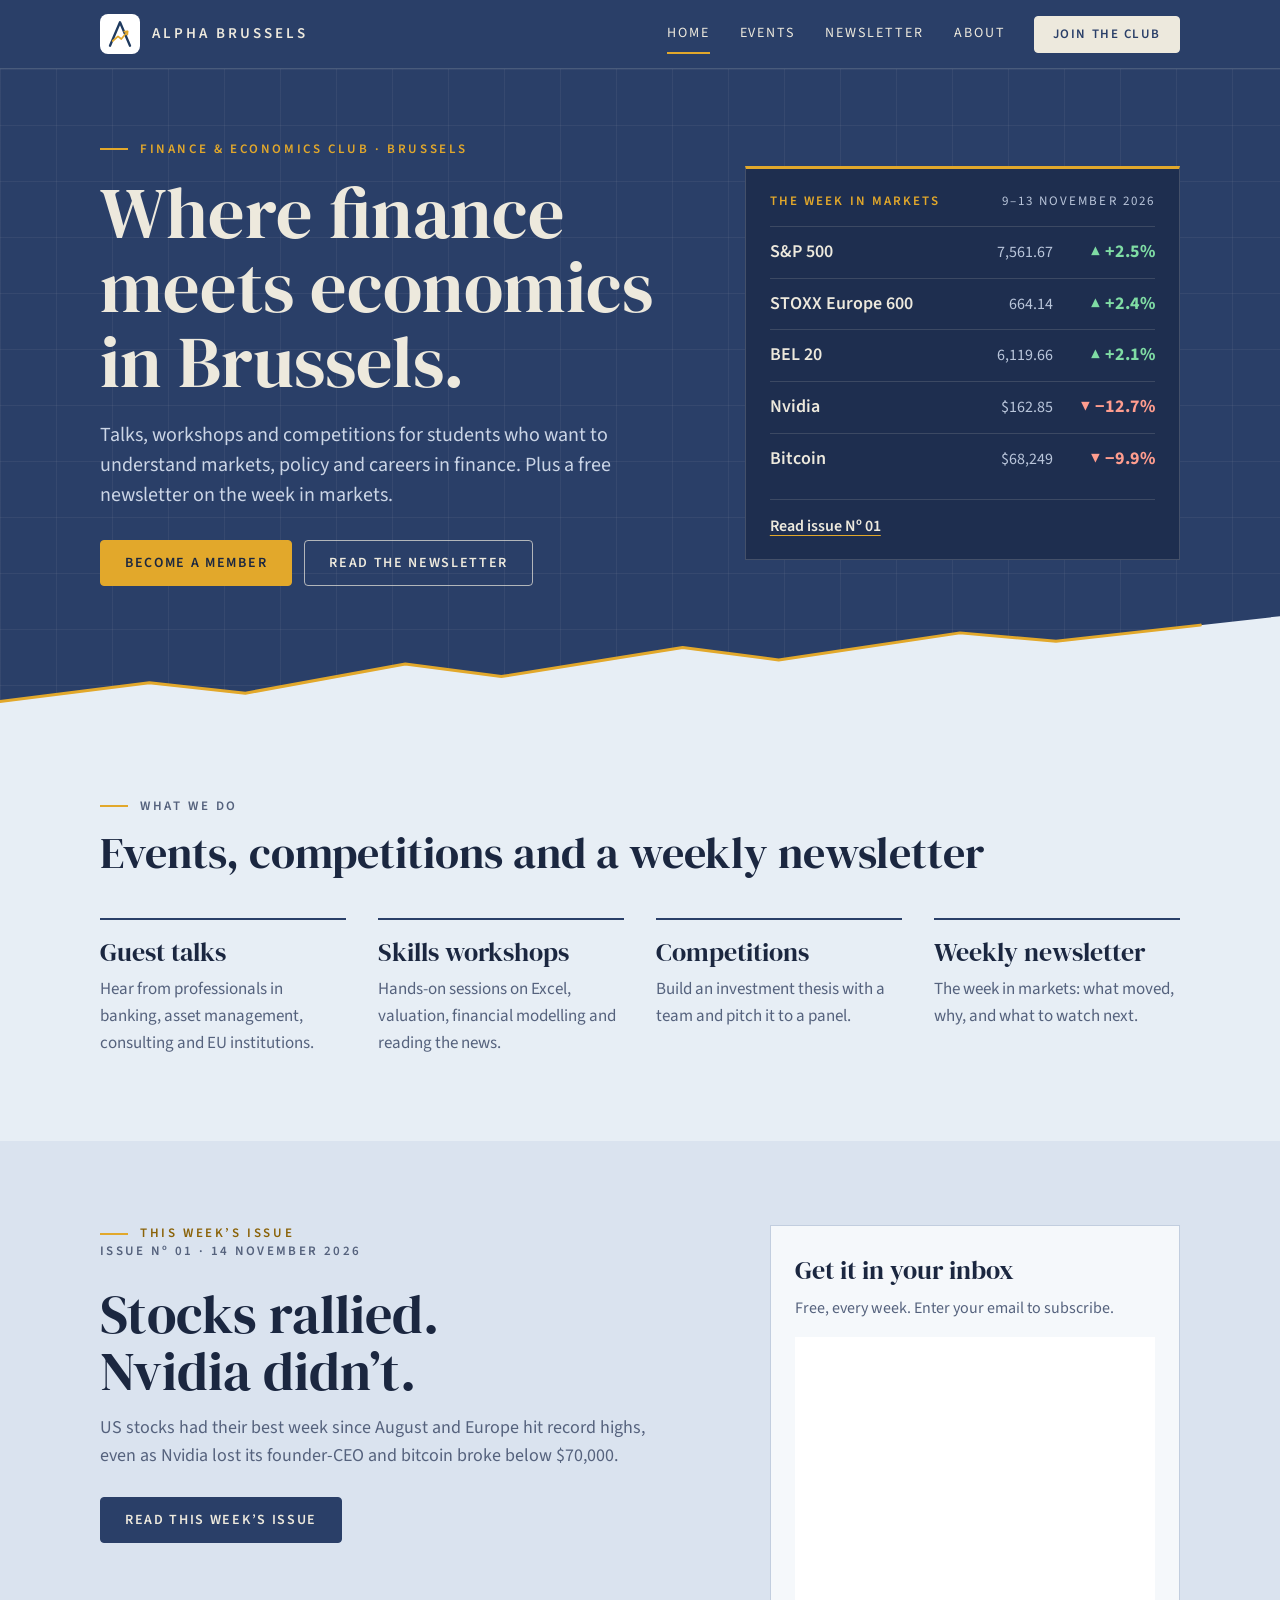
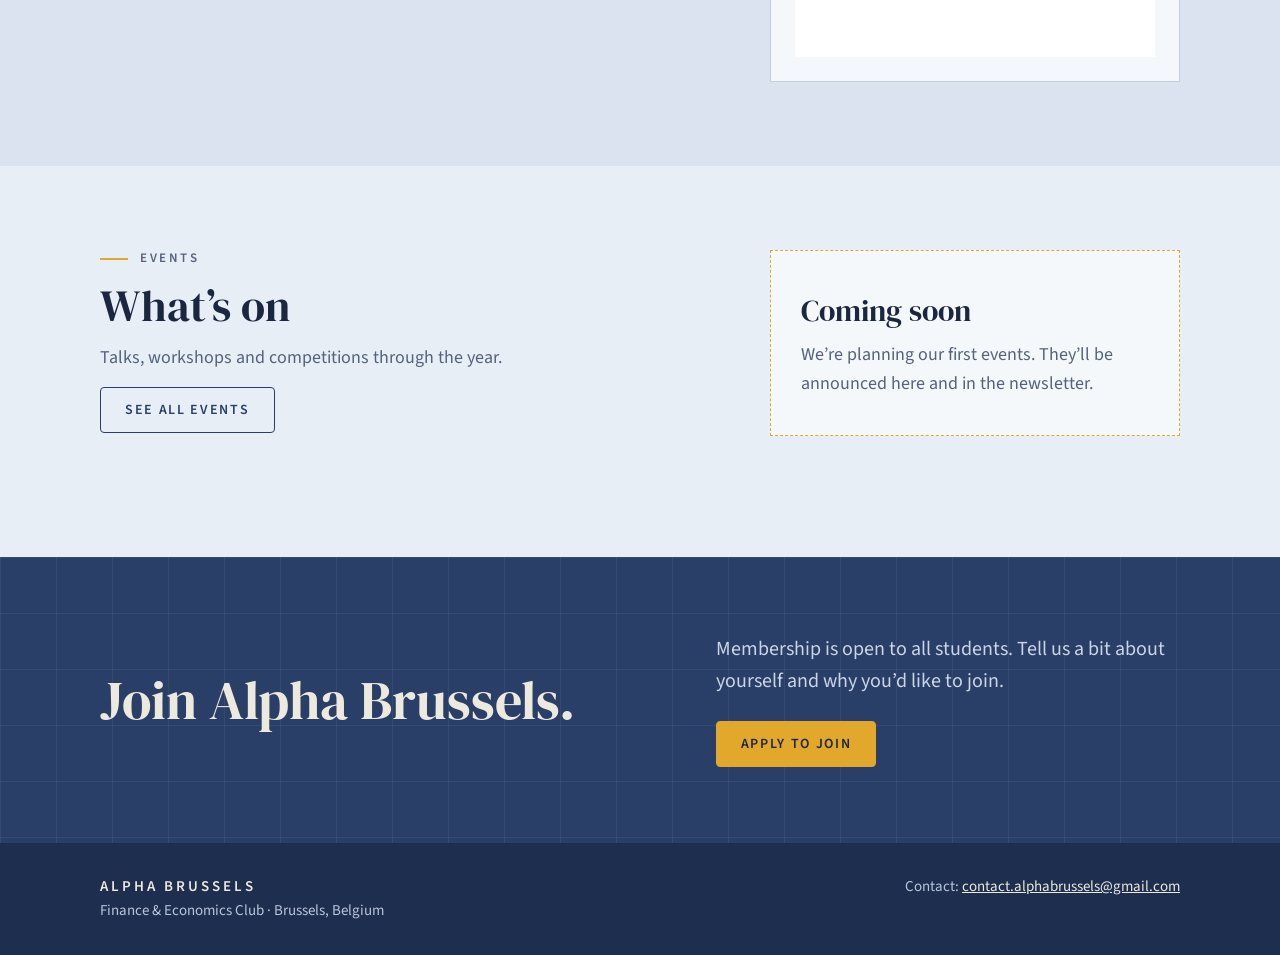
==== index.html @ 316cfa15 "Add the Alpha Brussels website and issue 1 of the newsletter Single-page site (home, events, newslet" ====
<!doctype html><html lang="en"><head><meta charset=utf8><meta name=viewport content="width=device-width,initial-scale=1,viewport-fit=cover"><style>:root{color-scheme:light;box-sizing:border-box;padding-top:env(safe-area-inset-top,0px);padding-bottom:env(safe-area-inset-bottom,0px)}html{scroll-padding-top:env(safe-area-inset-top,0px)}body{margin:0;padding:0;font:14px -apple-system,BlinkMacSystemFont,sans-serif;background:#fff;color:#000}img{max-width:100%}[hidden]:not([hidden=until-found i]){display:none!important}</style><title>Alpha Brussels – Finance &amp; Economics Club</title><meta name="description" content="Alpha Brussels is a student finance and economics club in Brussels: talks, workshops, competitions and a free weekly newsletter on the week in markets."><meta property="og:title" content="Alpha Brussels – Finance &amp; Economics Club"><meta property="og:description" content="Alpha Brussels is a student finance and economics club in Brussels: talks, workshops, competitions and a free weekly newsletter on the week in markets."><meta property="og:type" content="website"><link rel="icon" type="image/svg+xml" href="data:image/svg+xml,%3Csvg%20xmlns%3D%22http%3A//www.w3.org/2000/svg%22%20viewBox%3D%22-48%20-48%2096%2096%22%3E%3Crect%20x%3D%22-48%22%20y%3D%22-48%22%20width%3D%2296%22%20height%3D%2296%22%20rx%3D%2220%22%20fill%3D%22%23fff%22/%3E%3Cpolyline%20points%3D%22-30%2C35%200%2C-35%2030%2C35%22%20fill%3D%22none%22%20stroke%3D%22%231F3A5F%22%20stroke-width%3D%227%22%20stroke-linecap%3D%22round%22%20stroke-linejoin%3D%22round%22/%3E%3Cpolyline%20points%3D%22-22%2C21%20-6%2C7%204%2C15%2022%2C-7%22%20fill%3D%22none%22%20stroke%3D%22%23E2A82B%22%20stroke-width%3D%225%22%20stroke-linecap%3D%22round%22%20stroke-linejoin%3D%22round%22/%3E%3Cpolyline%20points%3D%2213%2C-7%2023%2C-8%2022%2C2%22%20fill%3D%22none%22%20stroke%3D%22%23E2A82B%22%20stroke-width%3D%225%22%20stroke-linecap%3D%22round%22%20stroke-linejoin%3D%22round%22/%3E%3C/svg%3E"></head><body>
<link rel="preconnect" href="https://fonts.googleapis.com"><link rel="preconnect" href="https://fonts.gstatic.com" crossorigin><link rel="stylesheet" href="https://fonts.googleapis.com/css2?family=DM+Serif+Display&family=Playfair+Display:wght@700;800&family=Source+Sans+3:wght@400;600;700&display=swap">
<style>
/* Layout: navy masthead and chart-paper hero that carries this week's market board; light blue-grey page below, ruled lists instead of boxed cards. */
:root{
  --navy:#2A3F68;--navy-deep:#1E2E4F;--ink:#1B2740;--bg:#E7EEF5;--band:#DAE3EF;--panel:#F5F8FB;
  --line:#C2CEDF;--muted:#55627D;--cream:#EDE9DD;--gold:#E2A82B;--gold-ink:#8A6208;
  --up:#1E8A4C;--down:#C0392B;--up-navy:#7FDCA4;--down-navy:#FF9D8E;
  --display:"DM Serif Display",Georgia,"Times New Roman",serif;
  --body:"Source Sans 3","Helvetica Neue",Helvetica,Arial,sans-serif;
  color-scheme:light;
}
*{box-sizing:border-box}
html{scroll-behavior:smooth}
body{margin:0;background:var(--bg);color:var(--ink);font:400 18px/1.6 var(--body);-webkit-font-smoothing:antialiased}
img{max-width:100%}
a{color:var(--navy)}
p{margin:0}
h1,h2,h3{font-family:var(--display);font-weight:400;margin:0;text-wrap:balance}
:focus-visible{outline:3px solid var(--gold);outline-offset:2px}
.wrap{max-width:1120px;margin-inline:auto;padding-left:max(20px,env(safe-area-inset-left,0px));padding-right:max(20px,env(safe-area-inset-right,0px))}

/* masthead */
.top{position:sticky;top:0;z-index:20;background:var(--navy);border-bottom:1px solid rgba(237,233,221,.16)}
.top .wrap{display:flex;align-items:center;gap:28px;min-height:68px}
.brand{display:flex;align-items:center;gap:12px;text-decoration:none;color:var(--cream);font-weight:600;letter-spacing:.2em;font-size:15px;white-space:nowrap}
.brand i{display:flex;background:#fff;border-radius:8px;padding:6px}
.menu{display:flex;gap:30px;margin-left:auto}
.menu a{color:var(--cream);text-decoration:none;font-size:14px;letter-spacing:.14em;text-transform:uppercase;padding-block:8px;border-bottom:2px solid transparent;white-space:nowrap}
.menu a:hover,.menu a[aria-current="page"]{border-bottom-color:var(--gold)}

/* buttons */
.btn{display:inline-block;font:600 14px/1 var(--body);letter-spacing:.12em;text-transform:uppercase;text-decoration:none;padding:15px 24px;border-radius:4px;border:1.5px solid var(--navy);background:var(--navy);color:var(--cream);cursor:pointer}
.btn:hover{background:var(--navy-deep);border-color:var(--navy-deep)}
.btn--gold{background:var(--gold);border-color:var(--gold);color:var(--ink)}
.btn--gold:hover{background:#EDB844;border-color:#EDB844}
.btn--cream{background:var(--cream);border-color:var(--cream);color:var(--navy)}
.btn--cream:hover{background:#fff;border-color:#fff}
.btn--ghost{background:transparent;border-color:rgba(237,233,221,.7);color:var(--cream)}
.btn--ghost:hover{background:rgba(237,233,221,.12);border-color:var(--cream)}
.btn--line{background:transparent;color:var(--navy)}
.btn--line:hover{background:rgba(42,63,104,.08);border-color:var(--navy)}
.btn--sm{padding:11px 18px;font-size:13px}
.btns{display:flex;gap:12px;flex-wrap:wrap}

.kicker{display:flex;align-items:center;gap:12px;font:600 13px/1.3 var(--body);letter-spacing:.2em;text-transform:uppercase;color:var(--gold-ink)}
.kicker::before{content:"";flex:none;width:28px;height:2px;background:var(--gold)}

/* navy surfaces share the chart-paper grid */
.navy{background-color:var(--navy);background-image:linear-gradient(rgba(237,233,221,.06) 1px,transparent 1px),linear-gradient(90deg,rgba(237,233,221,.06) 1px,transparent 1px);background-size:56px 56px;color:var(--cream)}
.navy .kicker{color:var(--gold)}
.navy h1,.navy h2{color:var(--cream)}
.navy .lead{color:#CBD5E6}

/* hero */
.hero{position:relative;overflow:hidden}
.hero .wrap{position:relative;z-index:1;display:grid;grid-template-columns:minmax(0,1.15fr) minmax(0,.85fr);gap:56px;align-items:center;padding-block:72px 128px}
.hero h1{font-size:clamp(40px,5.6vw,72px);line-height:1.04;margin-block:18px 20px}
.lead{font-size:20px;line-height:1.5;max-width:30em}
.hero .btns{margin-top:30px}
.trend{position:absolute;left:0;right:0;bottom:0;width:100%;height:104px;display:block}
.trend polyline{fill:none;stroke:var(--gold);stroke-width:3;stroke-linejoin:round;stroke-linecap:round;vector-effect:non-scaling-stroke}
.trend path{fill:var(--bg)}

/* market board */
.board{background:var(--navy-deep);border:1px solid rgba(237,233,221,.18);border-top:3px solid var(--gold);padding:22px 24px 20px}
.board-head{display:flex;justify-content:space-between;align-items:baseline;gap:12px;flex-wrap:wrap;font-size:13px;letter-spacing:.16em;text-transform:uppercase}
.board-head b{color:var(--gold);font-weight:600}
.board-head span{color:#B9C5DA}
.board ul{list-style:none;margin:14px 0 0;padding:0}
.board li{display:grid;grid-template-columns:minmax(0,1fr) auto auto;gap:14px;align-items:baseline;padding-block:11px;border-top:1px solid rgba(237,233,221,.14);font-variant-numeric:tabular-nums}
.b-name{font-weight:600;color:var(--cream)}
.b-close{color:#B9C5DA;font-size:16px}
.b-chg{text-align:right;font-weight:700;white-space:nowrap;min-width:88px}
.b-chg.up{color:var(--up-navy)}
.b-chg.down{color:var(--down-navy)}
.board-foot{margin-top:14px;padding-top:14px;border-top:1px solid rgba(237,233,221,.14);font-size:16px}
.board-foot a{color:var(--cream);font-weight:600;text-underline-offset:4px;text-decoration-color:var(--gold)}

/* page heads on inner pages */
.pagehead .wrap{padding-block:56px 64px}
.pagehead h1{font-size:clamp(38px,5vw,60px);line-height:1.06;margin-block:16px 14px}

/* sections */
.sec{padding-block:84px}
.sec--band{background:var(--band)}
.sec-head{display:grid;gap:14px;margin-bottom:40px}
.sec-head h2,.split h2{font-size:clamp(30px,3.6vw,44px);line-height:1.12}
.sec-head p{color:var(--muted);max-width:36em}

.ruled{display:grid;grid-template-columns:repeat(4,minmax(0,1fr));gap:32px}
.ruled > div{border-top:2px solid var(--navy);padding-top:18px}
.ruled h3{font-size:26px;line-height:1.15;margin-bottom:8px}
.ruled p{color:var(--muted);font-size:17px}

.split{display:grid;grid-template-columns:minmax(0,1.2fr) minmax(0,.8fr);gap:56px;align-items:start}
.meta{font:600 13px/1.4 var(--body);letter-spacing:.18em;text-transform:uppercase;color:var(--gold-ink)}
.teaser h3{font-size:clamp(34px,4.4vw,54px);line-height:1.05;margin-block:12px 14px}
.teaser p{color:var(--muted);max-width:32em;margin-bottom:26px}

.signup{background:var(--panel);border:1px solid var(--line);padding:24px}
.signup h3{font-size:26px;margin-bottom:4px}
.signup > p{color:var(--muted);font-size:16px;margin-bottom:16px}
.signup iframe{display:block;width:100%;max-width:480px;height:320px;border:0;background:#fff}
.signup .fine{margin:12px 0 0;font-size:14px}
.mock{background:#fff;border:1px solid var(--line);padding:18px}
.mock div{display:flex;gap:8px}
.mock input{flex:1;min-width:0;padding:12px;border:1px solid var(--line);font:inherit;font-size:16px}
.mock small{display:block;margin-top:10px;color:var(--muted);font-size:14px}

.soon{border:1.5px dashed var(--gold);background:var(--panel);padding:36px 30px}
.soon h3{font-size:30px;margin-bottom:6px}
.soon p{color:var(--muted)}

/* events */
.events{list-style:none;margin:0;padding:0;border-bottom:1px solid var(--line)}
.events li{display:grid;grid-template-columns:96px minmax(0,1fr);gap:28px;padding-block:24px;border-top:1px solid var(--line)}
.ev-date{font-family:var(--display);font-size:48px;line-height:1;color:var(--navy)}
.ev-date small{display:block;font:600 13px/1.4 var(--body);letter-spacing:.18em;text-transform:uppercase;color:var(--gold-ink);margin-top:6px}
.events h3{font-size:28px;line-height:1.15;margin-block:4px 6px}
.ev-facts{font-size:16px;color:var(--muted);font-variant-numeric:tabular-nums}
.ev-desc{margin-top:8px;max-width:38em}
.sub-h{font-size:26px;margin-block:56px 18px}

/* newsletter */
.nl{display:grid;grid-template-columns:minmax(0,680px) minmax(0,1fr);gap:48px;align-items:start}
.issue-bar{display:flex;justify-content:space-between;gap:12px;flex-wrap:wrap;margin-bottom:14px}
#issue{border:1px solid var(--line);background:#E6EDF5;min-height:160px;min-width:0;overflow-x:auto}
#issue .state{padding:36px 28px;color:var(--muted)}
.side{display:grid;gap:28px;position:sticky;top:92px;min-width:0}
.archive h2{font-size:28px;margin-bottom:6px}
.archive ol{list-style:none;margin:0;padding:0}
.archive li{border-top:1px solid var(--line);padding-block:14px}
.archive a{font-family:var(--display);font-size:21px;line-height:1.2;text-decoration:none;color:var(--ink);display:block}
.archive a:hover{color:var(--navy);text-decoration:underline;text-decoration-color:var(--gold);text-underline-offset:4px}
.archive small{display:block;font:600 12px/1.6 var(--body);letter-spacing:.16em;text-transform:uppercase;color:var(--gold-ink)}
.archive .note{color:var(--muted);font-size:16px;padding-top:14px;border-top:1px solid var(--line)}

/* about */
.prose{display:grid;gap:16px;max-width:40em;font-size:19px}
.people{display:grid;grid-template-columns:repeat(4,minmax(0,1fr));gap:32px}
.photo{display:flex;align-items:center;justify-content:center;width:100%;aspect-ratio:4/5;object-fit:cover;background:var(--navy);color:var(--cream);font:400 64px/1 var(--display);border-bottom:4px solid var(--gold);margin-bottom:16px}
.people h3{font-size:24px;line-height:1.2}
.role{font:600 13px/1.4 var(--body);letter-spacing:.16em;text-transform:uppercase;color:var(--gold-ink);margin-block:6px 8px}
.people p:last-child{color:var(--muted);font-size:17px}

/* join */
.steps{list-style:none;counter-reset:s;margin:0 0 32px;padding:0;max-width:44em}
.steps li{counter-increment:s;display:grid;grid-template-columns:56px minmax(0,1fr);gap:8px;padding-block:20px;border-top:1px solid var(--line)}
.steps li::before{content:counter(s);font:400 40px/1 var(--display);color:var(--navy)}
.steps strong{display:block;font-size:20px}
.steps span{color:var(--muted)}
.fine{font-size:15px;color:var(--muted);max-width:40em}

.cta .wrap{display:grid;grid-template-columns:minmax(0,1.1fr) minmax(0,.9fr);gap:48px;align-items:center;padding-block:76px}
.cta h2{font-size:clamp(34px,4.4vw,54px);line-height:1.06}
.cta p{color:#CBD5E6;font-size:20px;margin-bottom:24px}

footer{background:var(--navy-deep);color:#B9C5DA;font-size:15px}
footer .wrap{display:flex;justify-content:space-between;gap:24px;flex-wrap:wrap;padding-block:32px}
footer strong{color:var(--cream);letter-spacing:.2em;font-weight:600}
footer a{color:var(--cream)}

@media (prefers-reduced-motion:no-preference){
  .trend polyline{stroke-dasharray:1;stroke-dashoffset:0;animation:draw 1.8s ease-out both}
  @keyframes draw{from{stroke-dashoffset:1}to{stroke-dashoffset:0}}
}
@media (max-width:900px){
  .hero .wrap,.split,.nl,.cta .wrap{grid-template-columns:minmax(0,1fr);gap:36px}
  .ruled,.people{grid-template-columns:repeat(2,minmax(0,1fr))}
  .side{position:static}
}
@media (max-width:820px){
  .top .wrap{flex-wrap:wrap;gap:0 16px;padding-top:10px}
  .top .btn{margin-left:auto}
  .menu{order:3;width:100%;margin-left:0;gap:22px;overflow-x:auto;padding-block:6px 4px}
  .hero .wrap{padding-block:44px 104px}
  .sec{padding-block:56px}
  .pagehead .wrap{padding-block:40px 46px}
  .cta .wrap{padding-block:54px}
}
@media (max-width:520px){
  body{font-size:17px}
  .ruled,.people{grid-template-columns:minmax(0,1fr)}
  .brand span{display:none}
  .events li{grid-template-columns:68px minmax(0,1fr);gap:16px}
  .ev-date{font-size:38px}
  .board li{gap:10px}
  .b-chg{min-width:80px}
}

.top{top:env(safe-area-inset-top,0px)}
body::before{content:"";position:fixed;inset:0 0 auto;height:env(safe-area-inset-top,0px);z-index:30;background:var(--navy)}
</style>
<header class="top"><div class="wrap"><a class="brand" href="#home" aria-label="Alpha Brussels home"><i><svg width="28" height="28" viewBox="-36 -42 72 84" aria-hidden="true"><polyline points="-30,35 0,-35 30,35" fill="none" stroke="#1F3A5F" stroke-width="7" stroke-linecap="round" stroke-linejoin="round"/><polyline points="-22,21 -6,7 4,15 22,-7" fill="none" stroke="#E2A82B" stroke-width="5" stroke-linecap="round" stroke-linejoin="round"/><polyline points="13,-7 23,-8 22,2" fill="none" stroke="#E2A82B" stroke-width="5" stroke-linecap="round" stroke-linejoin="round"/></svg></i><span>ALPHA BRUSSELS</span></a><nav class="menu" aria-label="Main"><a href="#home" aria-current="page">Home</a><a href="#events">Events</a><a href="#newsletter">Newsletter</a><a href="#about">About</a></nav><a class="btn btn--cream btn--sm" href="#join">Join the club</a></div></header>
<main>
<div class="page" id="p-home"><section class="hero navy"><div class="wrap"><div><p class="kicker">Finance &amp; Economics Club · Brussels</p><h1>Where finance meets economics in Brussels.</h1><p class="lead">Talks, workshops and competitions for students who want to understand markets, policy and careers in finance. Plus a free newsletter on the week in markets.</p><div class="btns"><a class="btn btn--gold" href="#join">Become a member</a><a class="btn btn--ghost" href="#newsletter">Read the newsletter</a></div></div><aside class="board" id="board" aria-label="This week in markets"><div class="board-head"><b>The week in markets</b><span>9–13 November 2026</span></div><ul><li><span class="b-name">S&amp;P 500</span><span class="b-close">7,561.67</span><span class="b-chg up">▲ +2.5%</span></li><li><span class="b-name">STOXX Europe 600</span><span class="b-close">664.14</span><span class="b-chg up">▲ +2.4%</span></li><li><span class="b-name">BEL 20</span><span class="b-close">6,119.66</span><span class="b-chg up">▲ +2.1%</span></li><li><span class="b-name">Nvidia</span><span class="b-close">$162.85</span><span class="b-chg down">▼ −12.7%</span></li><li><span class="b-name">Bitcoin</span><span class="b-close">$68,249</span><span class="b-chg down">▼ −9.9%</span></li></ul><p class="board-foot"><a href="#newsletter">Read issue Nº 01</a></p></aside></div><svg class="trend" viewBox="0 0 1200 100" preserveAspectRatio="none" aria-hidden="true"><path d="M0,88 L140,70 230,80 380,52 470,64 640,36 730,48 900,22 990,30 1200,6 L1200,100 L0,100 Z"/><polyline pathLength="1" points="0,88 140,70 230,80 380,52 470,64 640,36 730,48 900,22 990,30 1200,6"/></svg></section>
<section class="sec"><div class="wrap"><div class="sec-head"><p class="kicker">What we do</p><h2>Events, competitions and a weekly newsletter</h2></div><div class="ruled"><div><h3>Guest talks</h3><p>Hear from professionals in banking, asset management, consulting and EU institutions.</p></div><div><h3>Skills workshops</h3><p>Hands-on sessions on Excel, valuation, financial modelling and reading the news.</p></div><div><h3>Competitions</h3><p>Build an investment thesis with a team and pitch it to a panel.</p></div><div><h3>Weekly newsletter</h3><p>The week in markets: what moved, why, and what to watch next.</p></div></div></div></section>
<section class="sec sec--band"><div class="wrap split"><div><p class="kicker">This week’s issue</p><div class="teaser" id="teaser"><p class="meta">Issue Nº 01 · 14 November 2026</p><h3>The week in markets</h3><p>US stocks had their best week since August and Europe hit record highs, even as Nvidia lost its founder-CEO and bitcoin broke below $70,000.</p><a class="btn" href="#newsletter">Read this week’s issue</a></div></div><div class="signup"><h3>Get it in your inbox</h3><p>Free, every week. Enter your email to subscribe.</p><iframe src="https://alphabrussels.substack.com/embed" title="Subscribe to the Alpha Brussels newsletter" loading="lazy" scrolling="no"></iframe></div></div></section>
<section class="sec"><div class="wrap split"><div class="sec-head"><p class="kicker">Events</p><h2>What’s on</h2><p>Talks, workshops and competitions through the year.</p><div><a class="btn btn--line" href="#events">See all events</a></div></div><div id="next-event"><div class="soon"><h3>Coming soon</h3><p>We’re planning our first events. They’ll be announced here and in the newsletter.</p></div></div></div></section>
<section class="cta navy"><div class="wrap"><h2>Join Alpha Brussels.</h2><div><p>Membership is open to all students. Tell us a bit about yourself and why you’d like to join.</p><a class="btn btn--gold" href="#join">Apply to join</a></div></div></section></div>
<div class="page" id="p-events" hidden><section class="pagehead navy"><div class="wrap"><p class="kicker">Events</p><h1>Events and competitions</h1><p class="lead">Everything we run, in one place.</p></div></section><section class="sec"><div class="wrap" id="events-list"><div class="soon"><h3>Coming soon</h3><p>We’re planning our first events. They’ll be announced here and in the newsletter.</p></div></div></section></div>
<div class="page" id="p-newsletter" hidden><section class="pagehead navy"><div class="wrap"><p class="kicker">Newsletter</p><h1>The Alpha weekly</h1><p class="lead">The week in markets, every week. The issue below is the same one we send by email.</p></div></section><section class="sec"><div class="wrap nl"><div><div class="issue-bar"><p class="meta" id="issue-meta">Latest issue</p></div><div id="issue"><p class="state">Loading the latest issue…</p></div></div><div class="side"><div class="signup"><h3>Get it in your inbox</h3><p>Free, every week. Enter your email to subscribe.</p><iframe src="https://alphabrussels.substack.com/embed" title="Subscribe to the Alpha Brussels newsletter" loading="lazy" scrolling="no"></iframe></div><div class="archive" id="archive"><p class="kicker">Archive</p><h2>Past issues</h2><ol id="archive-list"></ol></div></div></div></section></div>
<div class="page" id="p-about" hidden><section class="pagehead navy"><div class="wrap"><p class="kicker">About</p><h1>Who we are</h1><p class="lead">A student club for finance and economics in Brussels.</p></div></section><section class="sec"><div class="wrap"><div class="prose"><p>Alpha Brussels is a student finance and economics club. We run guest talks, skills workshops and competitions, and we publish a newsletter on the week in markets. Our events are also where members, alumni and employers meet.</p><p>Membership is open to all students, whatever you study.</p></div></div></section>
<section class="sec sec--band"><div class="wrap"><div class="sec-head"><p class="kicker">The board</p><h2>The people who run the club</h2></div><div class="people">
<!-- To add a photo: put the file in the images folder and replace the photo div with <img class="photo" src="images/name.jpg" alt="Full name"> -->
<div><div class="photo">A</div><h3>Name Surname</h3><p class="role">President</p><p>Leads the club, sets the programme and represents us to the university and partners.</p></div>
<div><div class="photo">B</div><h3>Name Surname</h3><p class="role">Vice president</p><p>Supports the president and coordinates the board and its projects.</p></div>
<div><div class="photo">C</div><h3>Name Surname</h3><p class="role">Treasurer</p><p>Looks after the budget, sponsorships and membership.</p></div>
<div><div class="photo">D</div><h3>Name Surname</h3><p class="role">Events &amp; communications</p><p>Plans talks and competitions and runs the newsletter and social media.</p></div>
</div></div></section></div>
<div class="page" id="p-join" hidden><section class="pagehead navy"><div class="wrap"><p class="kicker">Join</p><h1>Join Alpha Brussels</h1><p class="lead">Membership is open to all students.</p></div></section><section class="sec"><div class="wrap"><ol class="steps"><li><div><strong>Fill in the application form</strong><span>We ask for your name, school, year of study, your CV and why you want to join.</span></div></li><li><div><strong>The board reviews it</strong><span>We’ll get back to you by email.</span></div></li><li><div><strong>Welcome to the club</strong><span>You’ll hear about events first and get the weekly newsletter.</span></div></li></ol><a class="btn btn--gold" href="https://docs.google.com/forms/d/e/1FAIpQLSd0Q7y8fV-YgB2bqtjG5F73oFVszdUAfiVojvBKEq7Qiu8PgQ/viewform" target="_blank" rel="noopener">Open the application form</a><p class="fine" style="margin-top:24px">Uploading a CV requires signing in with a Google account. Your application is only seen by the board and is used to process your membership. To have it deleted, email contact.alphabrussels@gmail.com.</p></div></section></div>
</main>
<footer><div class="wrap"><div><strong>ALPHA BRUSSELS</strong><br>Finance &amp; Economics Club · Brussels, Belgium</div><div>Contact: <a href="mailto:contact.alphabrussels@gmail.com">contact.alphabrussels@gmail.com</a>
<!-- SOCIALS: when your accounts exist, remove these comment markers and fill in the links
<br><a href="https://instagram.com/YOURNAME">Instagram</a> · <a href="https://linkedin.com/company/YOURNAME">LinkedIn</a> · <a href="https://facebook.com/YOURNAME">Facebook</a> · <a href="https://tiktok.com/@YOURNAME">TikTok</a>
-->
</div></div></footer>
<script>window.AB_PREVIEW=true;</script>
<script>
/* Alpha Brussels site script. Reads issues/issues.json and events.json and fills the pages. */
(function () {
  var PREVIEW = !!window.AB_PREVIEW;
  var $ = function (id) { return document.getElementById(id); };
  function esc(s) { return String(s == null ? '' : s).replace(/[&<>"]/g, function (c) { return { '&': '&amp;', '<': '&lt;', '>': '&gt;', '"': '&quot;' }[c]; }); }
  function day(s) { var p = String(s).split('-'); return new Date(+p[0], +p[1] - 1, +p[2]); }
  function longDate(s) { return day(s).toLocaleDateString('en-GB', { day: 'numeric', month: 'long', year: 'numeric' }); }
  function num(n) { return 'Nº ' + (n < 10 ? '0' + n : n); }
  function getJSON(url) { return fetch(url, { cache: 'no-cache' }).then(function (r) { if (!r.ok) throw new Error(url); return r.json(); }); }
  function link(page) { return PREVIEW ? '#' + page : (page === 'home' ? 'index' : page) + '.html'; }

  /* ---------- newsletter ---------- */
  var issues = [], current = null;

  function board(i) {
    var el = $('board'); if (!el || !i.board) return;
    el.innerHTML = '<div class="board-head"><b>The week in markets</b><span>' + esc(i.week || longDate(i.date)) + '</span></div><ul>' +
      i.board.map(function (r) {
        var up = /^\+/.test(r[2]);
        return '<li><span class="b-name">' + esc(r[0]) + '</span><span class="b-close">' + esc(r[1]) + '</span><span class="b-chg ' + (up ? 'up' : 'down') + '">' + (up ? '▲ ' : '▼ ') + esc(r[2]) + '</span></li>';
      }).join('') + '</ul><p class="board-foot"><a href="' + link('newsletter') + '">Read issue ' + num(i.issue) + '</a></p>';
  }
  function teaser(i) {
    var el = $('teaser'); if (!el) return;
    el.innerHTML = '<p class="meta">Issue ' + num(i.issue) + ' · ' + longDate(i.date) + '</p><h3>' + esc(i.title) + '</h3><p>' + esc(i.summary) + '</p><a class="btn" href="' + link('newsletter') + '">Read this week’s issue</a>';
  }
  function archive() {
    var el = $('archive-list'); if (!el) return;
    el.innerHTML = issues.map(function (i) {
      return '<li><small>' + num(i.issue) + ' · ' + longDate(i.date) + (i === current ? ' · reading now' : '') + '</small><a href="newsletter.html?issue=' + encodeURIComponent(i.file.replace(/\.html$/, '')) + '" data-file="' + esc(i.file) + '">' + esc(i.title) + '</a></li>';
    }).join('') + (issues.length < 2 ? '<li class="note">This is our first issue. Every new one is added here.</li>' : '');
  }
  function showIssue(i, scroll) {
    var host = $('issue'); if (!host) return;
    current = i;
    if ($('issue-meta')) $('issue-meta').textContent = 'Issue ' + num(i.issue) + ' · ' + longDate(i.date);
    archive();
    fetch('issues/' + i.file, { cache: 'no-cache' }).then(function (r) { if (!r.ok) throw new Error(i.file); return r.text(); }).then(function (html) {
      var doc = new DOMParser().parseFromString(html, 'text/html');
      doc.querySelectorAll('script').forEach(function (s) { s.remove(); });
      var css = Array.prototype.map.call(doc.querySelectorAll('style'), function (s) { return s.textContent; }).join('\n');
      doc.querySelectorAll('img').forEach(function (im) { var s = im.getAttribute('src') || ''; if (!/^(https?:|data:|\/)/.test(s)) im.setAttribute('src', 'issues/' + s); });
      doc.querySelectorAll('a[href^="http"]').forEach(function (a) { a.target = '_blank'; a.rel = 'noopener'; });
      var root = host.shadowRoot || host.attachShadow({ mode: 'open' });
      root.innerHTML = '<style>:host{display:block}' + css + '</style>' + doc.body.innerHTML;
      if (!host.abBound) { host.abBound = true; root.addEventListener('click', function (e) {
        var a = e.target.closest && e.target.closest('a[href^="#"]'); if (!a) return;
        e.preventDefault();
        var id = a.getAttribute('href').slice(1);
        var t = id ? root.getElementById(id) : $('archive');
        if (t) t.scrollIntoView({ behavior: 'smooth', block: 'start' });
      }); }
      if (scroll) host.scrollIntoView({ behavior: 'smooth', block: 'start' });
    }).catch(function () {
      host.innerHTML = '<p class="state">We couldn’t load this issue. Please try again in a moment.</p>';
    });
  }
  document.addEventListener('click', function (e) {
    var a = e.target.closest && e.target.closest('#archive-list a'); if (!a) return;
    var i = issues.filter(function (x) { return x.file === a.getAttribute('data-file'); })[0]; if (!i) return;
    e.preventDefault();
    if (!PREVIEW) { try { history.replaceState(null, '', a.getAttribute('href')); } catch (err) {} }
    showIssue(i, true);
  });

  getJSON('issues/issues.json').then(function (list) {
    issues = list.slice().sort(function (a, b) { return a.date < b.date ? 1 : -1; });
    if (!issues.length) throw new Error('none');
    var want = null;
    if (!PREVIEW) { try { want = new URLSearchParams(location.search).get('issue'); } catch (err) {} }
    var first = issues.filter(function (x) { return want && x.file === want + '.html'; })[0] || issues[0];
    board(issues[0]); teaser(issues[0]); showIssue(first, false);
  }).catch(function () {
    if ($('issue')) $('issue').innerHTML = '<p class="state">The first issue is on its way. Subscribe to get it by email.</p>';
    if ($('archive-list')) $('archive-list').innerHTML = '<li class="note">Issues will be listed here.</li>';
  });

  /* ---------- events ---------- */
  function eventItem(e) {
    var d = day(e.date);
    var facts = [e.type, d.toLocaleDateString('en-GB', { weekday: 'long' }), e.time, e.place].filter(Boolean).map(esc).join(' · ');
    return '<li><div class="ev-date">' + d.getDate() + '<small>' + d.toLocaleDateString('en-GB', { month: 'short', year: 'numeric' }) + '</small></div><div><p class="ev-facts">' + facts + '</p><h3>' + esc(e.title) + '</h3>' +
      (e.description ? '<p class="ev-desc">' + esc(e.description) + '</p>' : '') +
      (e.link ? '<p class="ev-desc"><a href="' + esc(e.link) + '" target="_blank" rel="noopener">' + esc(e.linkText || 'Sign up') + '</a></p>' : '') + '</div></li>';
  }
  var SOON = '<div class="soon"><h3>Coming soon</h3><p>We’re planning our first events. They’ll be announced here and in the newsletter.</p></div>';
  getJSON('events.json').then(function (list) {
    var t = new Date(); t.setHours(0, 0, 0, 0);
    var up = list.filter(function (e) { return day(e.date) >= t; }).sort(function (a, b) { return a.date < b.date ? -1 : 1; });
    var past = list.filter(function (e) { return day(e.date) < t; }).sort(function (a, b) { return a.date < b.date ? 1 : -1; });
    if ($('events-list')) $('events-list').innerHTML = (up.length ? '<ul class="events">' + up.map(eventItem).join('') + '</ul>' : SOON) +
      (past.length ? '<h2 class="sub-h">Past events</h2><ul class="events">' + past.map(eventItem).join('') + '</ul>' : '');
    if ($('next-event') && up.length) $('next-event').innerHTML = '<ul class="events">' + eventItem(up[0]) + '</ul>';
  }).catch(function () {});
})();

</script>
<script>
(function(){var ids=['home','events','newsletter','about','join'];
function show(){var h=(location.hash||'#home').slice(1);if(ids.indexOf(h)<0)h='home';
ids.forEach(function(i){document.getElementById('p-'+i).hidden=(i!==h)});
document.querySelectorAll('.menu a').forEach(function(a){if(a.getAttribute('href')==='#'+h)a.setAttribute('aria-current','page');else a.removeAttribute('aria-current')});
window.scrollTo(0,0)}
window.addEventListener('hashchange',show);show();})();
</script>

</body></html>
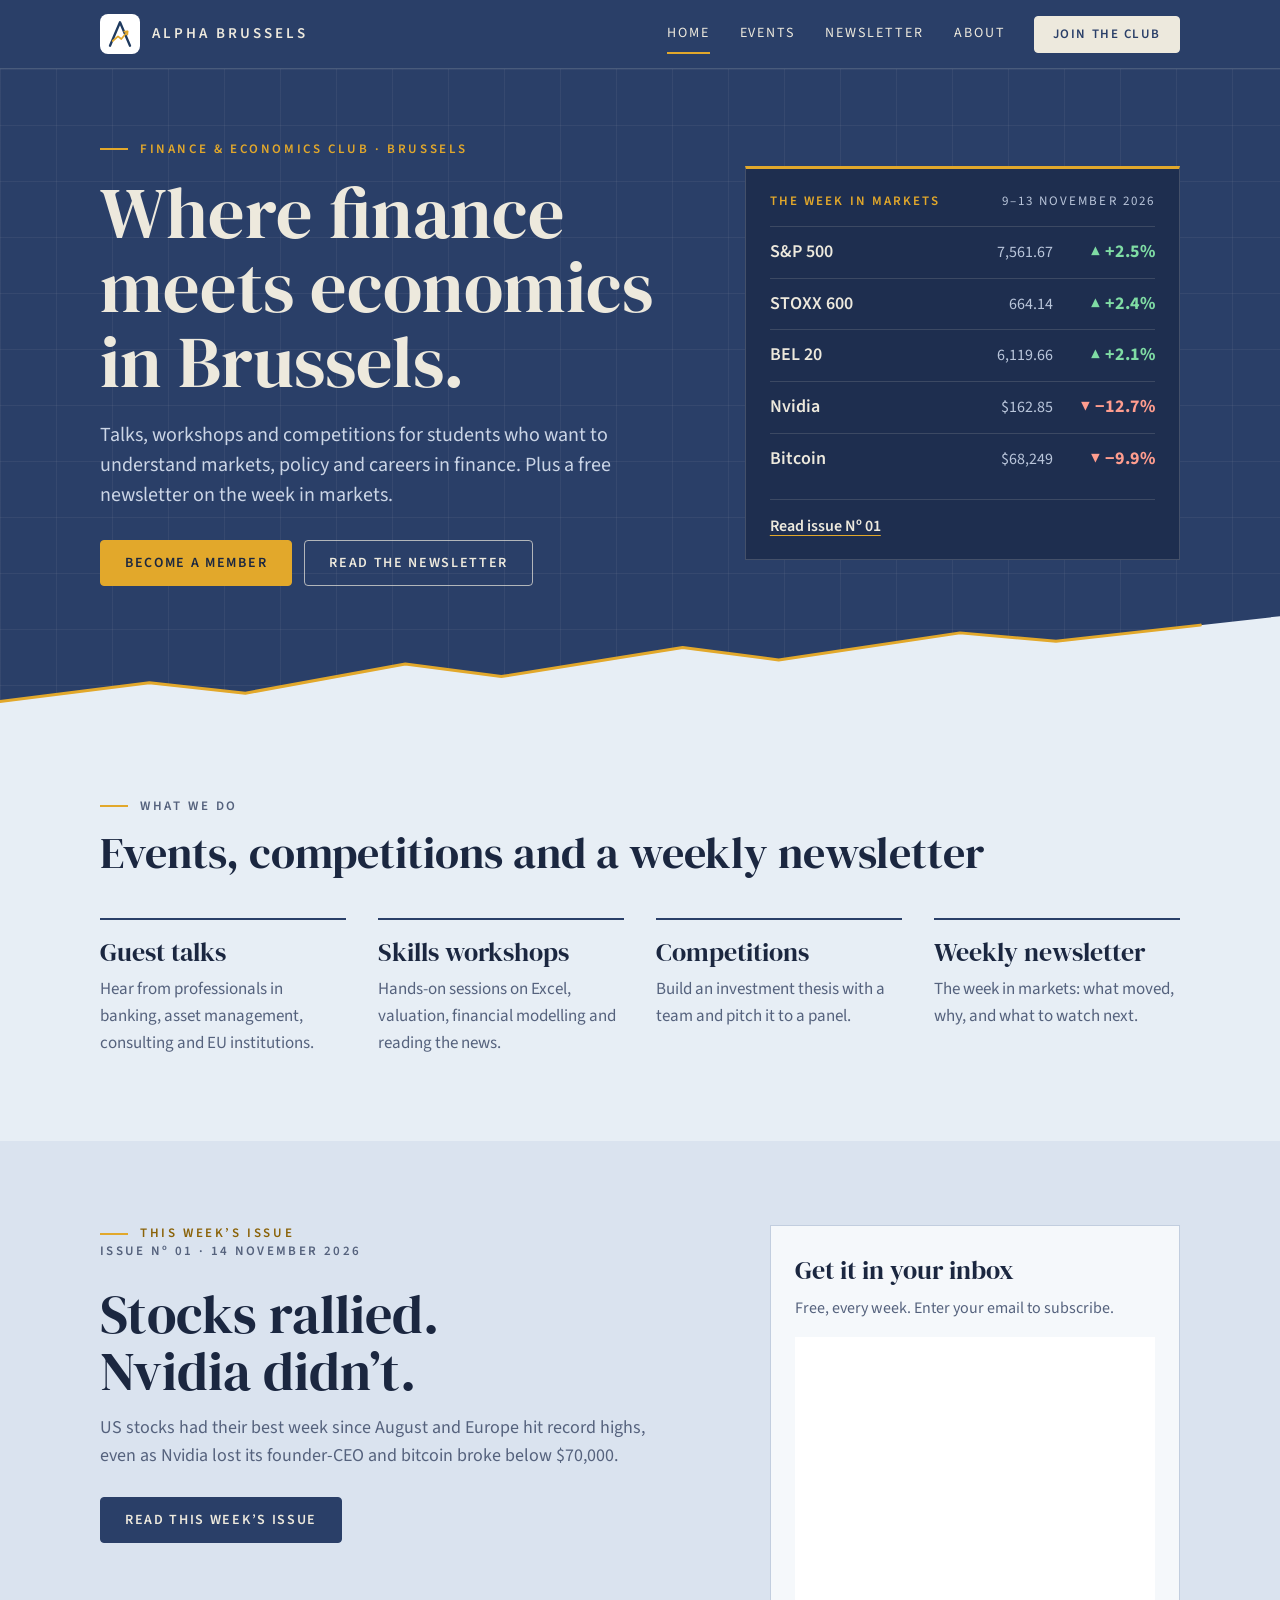
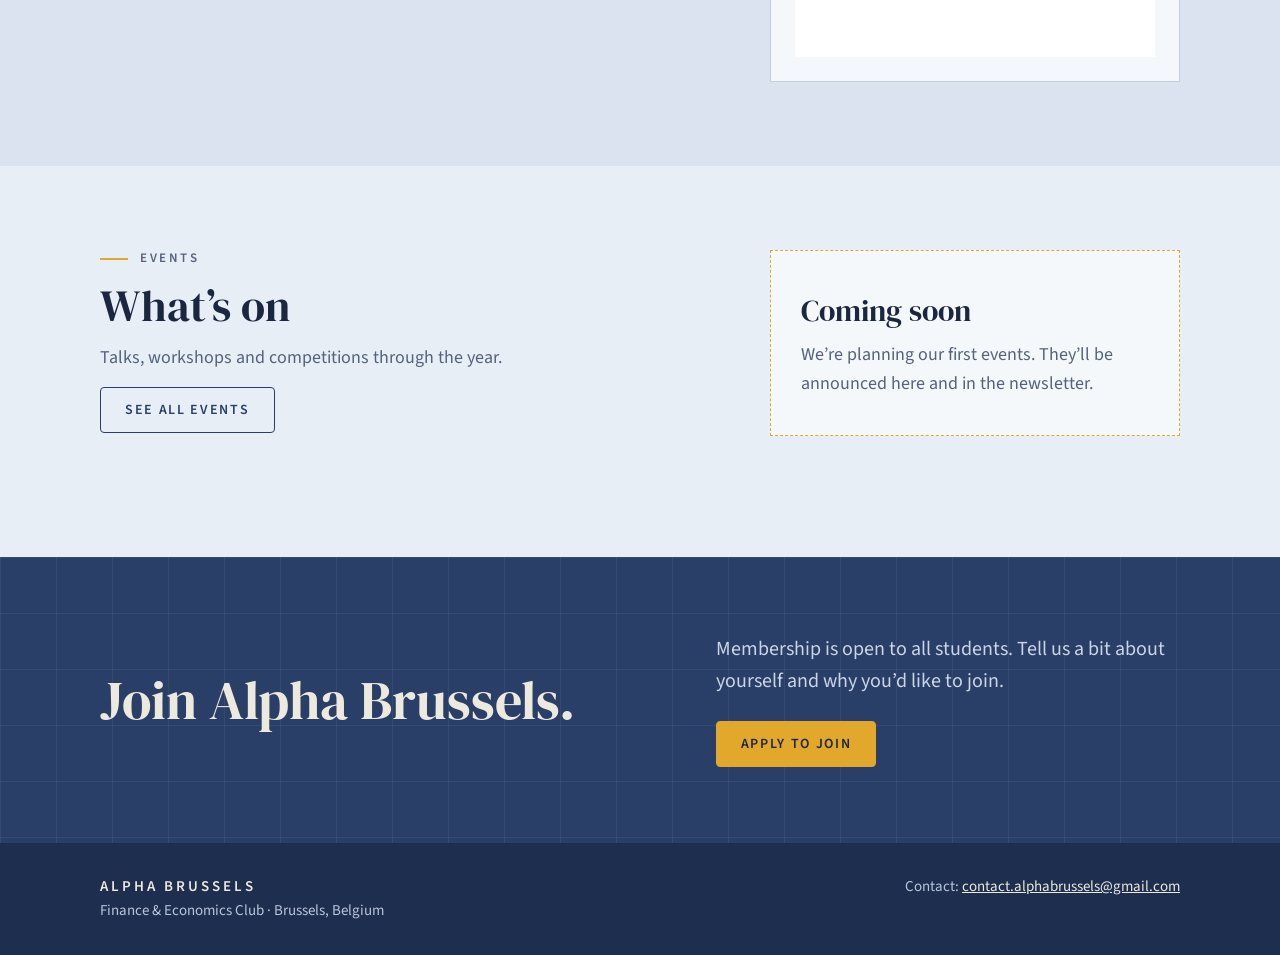
==== commit 2d3b08dd: "Short email version: brief, picture of the week's changes, button to the full issue The Substack ema" ====
--- a/index.html
+++ b/index.html
@@ -287,7 +287,7 @@
     issues = list.slice().sort(function (a, b) { return a.date < b.date ? 1 : -1; });
     if (!issues.length) throw new Error('none');
     var want = null;
-    if (!PREVIEW) { try { want = new URLSearchParams(location.search).get('issue'); } catch (err) {} }
+    try { want = new URLSearchParams(location.search).get('issue'); } catch (err) {}
     var first = issues.filter(function (x) { return want && x.file === want + '.html'; })[0] || issues[0];
     board(issues[0]); teaser(issues[0]); showIssue(first, false);
   }).catch(function () {
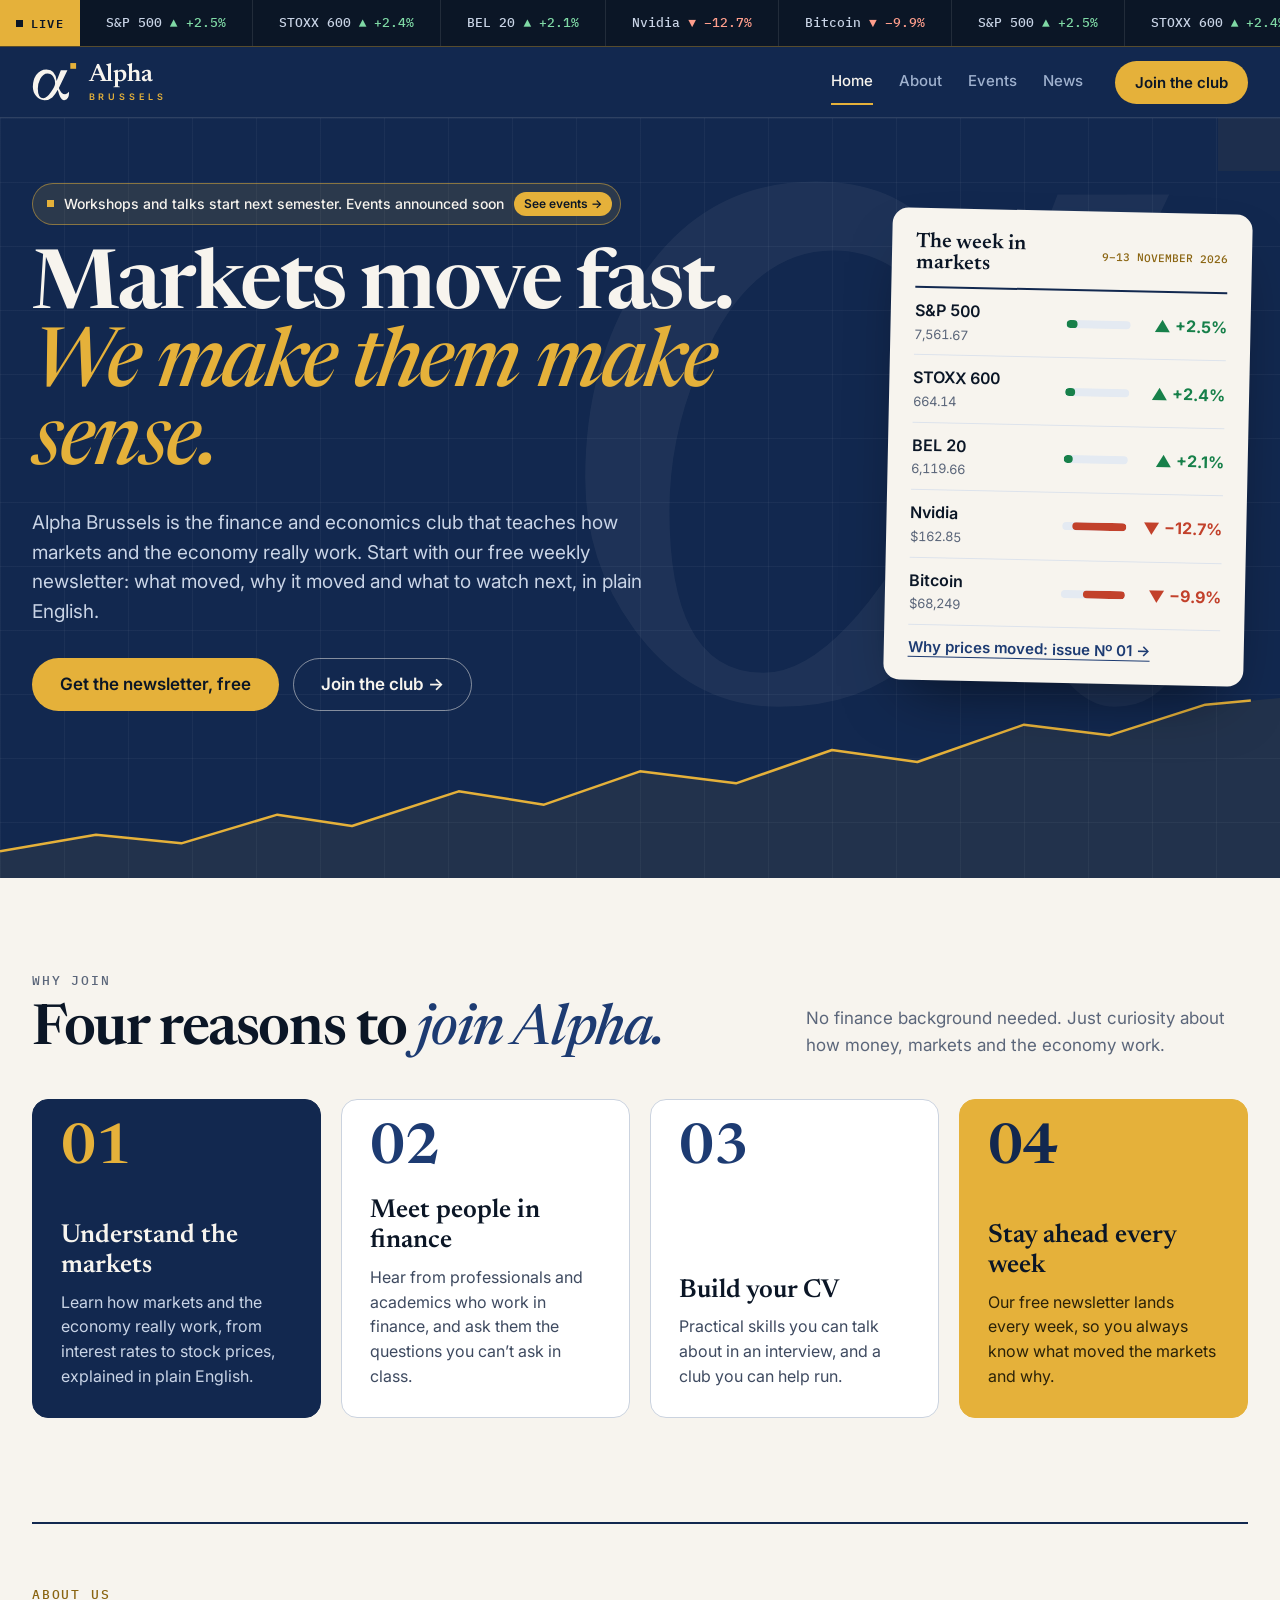
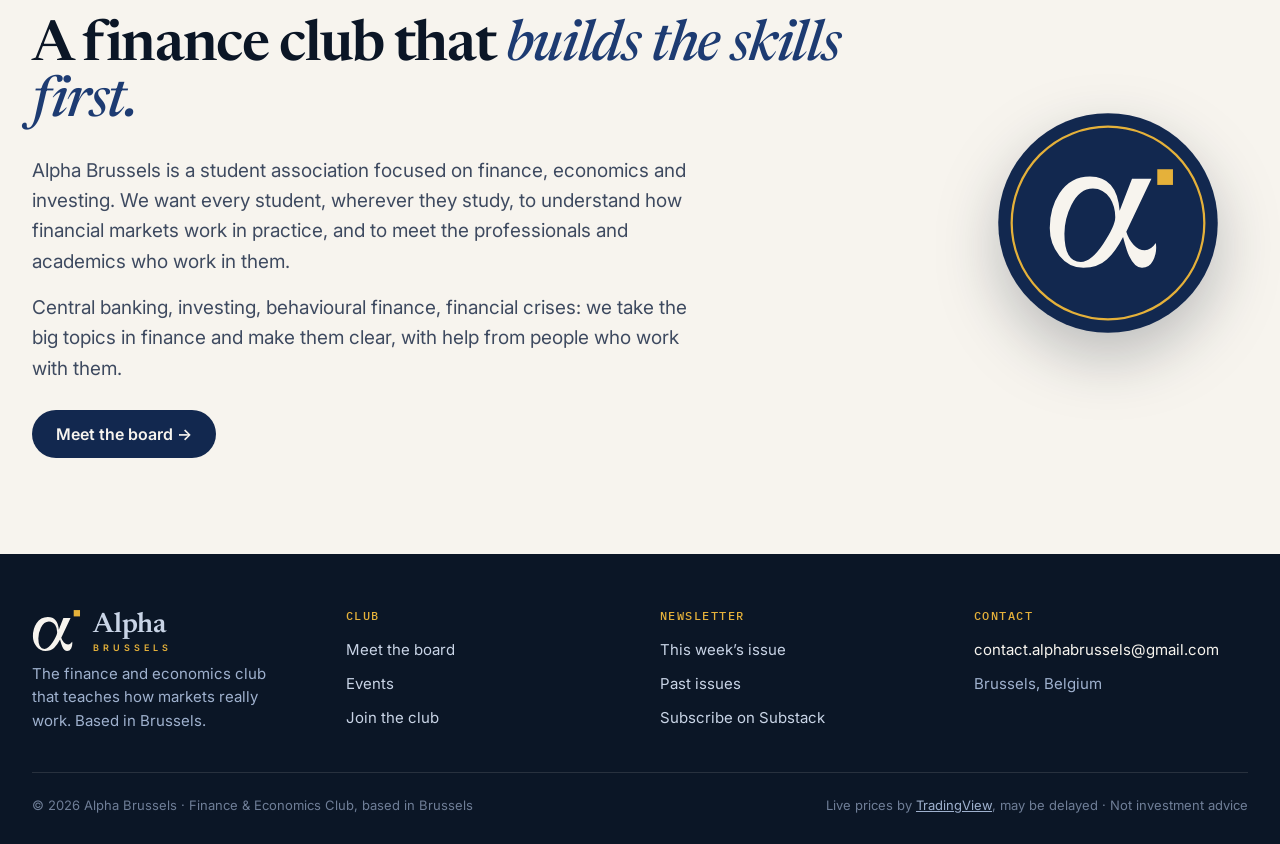
==== commit 6e62259e: "New website design Co-Authored-By: Claude Opus 5.5 <noreply@anthropic.com> Claude-Session: https://c" ====
--- a/index.html
+++ b/index.html
@@ -1,260 +1,630 @@
-<!doctype html><html lang="en"><head><meta charset=utf8><meta name=viewport content="width=device-width,initial-scale=1,viewport-fit=cover"><style>:root{color-scheme:light;box-sizing:border-box;padding-top:env(safe-area-inset-top,0px);padding-bottom:env(safe-area-inset-bottom,0px)}html{scroll-padding-top:env(safe-area-inset-top,0px)}body{margin:0;padding:0;font:14px -apple-system,BlinkMacSystemFont,sans-serif;background:#fff;color:#000}img{max-width:100%}[hidden]:not([hidden=until-found i]){display:none!important}</style><title>Alpha Brussels – Finance &amp; Economics Club</title><meta name="description" content="Alpha Brussels is a student finance and economics club in Brussels: talks, workshops, competitions and a free weekly newsletter on the week in markets."><meta property="og:title" content="Alpha Brussels – Finance &amp; Economics Club"><meta property="og:description" content="Alpha Brussels is a student finance and economics club in Brussels: talks, workshops, competitions and a free weekly newsletter on the week in markets."><meta property="og:type" content="website"><link rel="icon" type="image/svg+xml" href="data:image/svg+xml,%3Csvg%20xmlns%3D%22http%3A//www.w3.org/2000/svg%22%20viewBox%3D%22-48%20-48%2096%2096%22%3E%3Crect%20x%3D%22-48%22%20y%3D%22-48%22%20width%3D%2296%22%20height%3D%2296%22%20rx%3D%2220%22%20fill%3D%22%23fff%22/%3E%3Cpolyline%20points%3D%22-30%2C35%200%2C-35%2030%2C35%22%20fill%3D%22none%22%20stroke%3D%22%231F3A5F%22%20stroke-width%3D%227%22%20stroke-linecap%3D%22round%22%20stroke-linejoin%3D%22round%22/%3E%3Cpolyline%20points%3D%22-22%2C21%20-6%2C7%204%2C15%2022%2C-7%22%20fill%3D%22none%22%20stroke%3D%22%23E2A82B%22%20stroke-width%3D%225%22%20stroke-linecap%3D%22round%22%20stroke-linejoin%3D%22round%22/%3E%3Cpolyline%20points%3D%2213%2C-7%2023%2C-8%2022%2C2%22%20fill%3D%22none%22%20stroke%3D%22%23E2A82B%22%20stroke-width%3D%225%22%20stroke-linecap%3D%22round%22%20stroke-linejoin%3D%22round%22/%3E%3C/svg%3E"></head><body>
-<link rel="preconnect" href="https://fonts.googleapis.com"><link rel="preconnect" href="https://fonts.gstatic.com" crossorigin><link rel="stylesheet" href="https://fonts.googleapis.com/css2?family=DM+Serif+Display&family=Playfair+Display:wght@700;800&family=Source+Sans+3:wght@400;600;700&display=swap">
+<!doctype html>
+<html lang="en">
+<head>
+<meta charset="utf-8">
+<meta name="viewport" content="width=device-width, initial-scale=1, viewport-fit=cover">
+<title>Alpha Brussels – Finance &amp; Economics Club</title>
+<meta name="description" content="Alpha Brussels is the finance and economics club that teaches how markets and the economy really work. Free weekly markets newsletter, workshops and talks. Based in Brussels, open to every student.">
+<link rel="canonical" href="https://alphabrussels.github.io/">
+<meta property="og:type" content="website">
+<meta property="og:site_name" content="Alpha Brussels">
+<meta property="og:url" content="https://alphabrussels.github.io/">
+<meta property="og:title" content="Alpha Brussels – Finance &amp; Economics Club">
+<meta property="og:description" content="Markets move fast. We make them make sense. A free weekly markets newsletter, workshops and talks. Based in Brussels.">
+<meta property="og:image" content="https://alphabrussels.github.io/social-card.png">
+<meta property="og:image:width" content="1200">
+<meta property="og:image:height" content="630">
+<meta property="og:image:alt" content="Alpha Brussels, Finance &amp; Economics Club, based in Brussels">
+<meta name="twitter:card" content="summary_large_image">
+<meta name="theme-color" content="#12284F">
+<link rel="icon" type="image/svg+xml" href="assets/favicon.svg">
+<link rel="icon" type="image/png" sizes="32x32" href="assets/favicon-32.png">
+<link rel="apple-touch-icon" href="assets/apple-touch-icon.png">
+<link rel="preconnect" href="https://fonts.googleapis.com">
+<link rel="preconnect" href="https://fonts.gstatic.com" crossorigin>
+<link rel="stylesheet" href="https://fonts.googleapis.com/css2?family=Newsreader:ital,opsz,wght@0,6..72,400;0,6..72,600;0,6..72,700;1,6..72,500;1,6..72,600&family=Inter:wght@400;500;600;700&family=IBM+Plex+Mono:wght@500&display=swap">
 <style>
-/* Layout: navy masthead and chart-paper hero that carries this week's market board; light blue-grey page below, ruled lists instead of boxed cards. */
 :root{
-  --navy:#2A3F68;--navy-deep:#1E2E4F;--ink:#1B2740;--bg:#E7EEF5;--band:#DAE3EF;--panel:#F5F8FB;
-  --line:#C2CEDF;--muted:#55627D;--cream:#EDE9DD;--gold:#E2A82B;--gold-ink:#8A6208;
-  --up:#1E8A4C;--down:#C0392B;--up-navy:#7FDCA4;--down-navy:#FF9D8E;
-  --display:"DM Serif Display",Georgia,"Times New Roman",serif;
-  --body:"Source Sans 3","Helvetica Neue",Helvetica,Arial,sans-serif;
+  --ink:#0B1626;--night:#12284F;--blue:#1D3B72;--gold:#E5B13A;--gold-ink:#8A6410;--gold-dark:#C8941F;
+  --mist:#E4EAF2;--paper:#F7F4EE;--rule:#CBD3DF;--stone:#5B667A;--soft:#C9D4E6;--dim:#9FB1CE;
+  --gain:#17804A;--loss:#C2412B;--gain-dark:#7FD9A5;--loss-dark:#FF9E8C;
+  --serif:Newsreader,Georgia,"Times New Roman",serif;--sans:Inter,"Helvetica Neue",Helvetica,Arial,sans-serif;--mono:"IBM Plex Mono",ui-monospace,Menlo,monospace;
+  --wrap:1400px;--pad:32px;
   color-scheme:light;
 }
 *{box-sizing:border-box}
 html{scroll-behavior:smooth}
-body{margin:0;background:var(--bg);color:var(--ink);font:400 18px/1.6 var(--body);-webkit-font-smoothing:antialiased}
+body{margin:0;background:var(--night);color:var(--paper);font:400 17px/1.6 var(--sans);-webkit-font-smoothing:antialiased;overflow-x:hidden}
 img{max-width:100%}
-a{color:var(--navy)}
-p{margin:0}
-h1,h2,h3{font-family:var(--display);font-weight:400;margin:0;text-wrap:balance}
+a{color:inherit}
+button{font:inherit}
+h1,h2,h3,p{margin:0}
 :focus-visible{outline:3px solid var(--gold);outline-offset:2px}
-.wrap{max-width:1120px;margin-inline:auto;padding-left:max(20px,env(safe-area-inset-left,0px));padding-right:max(20px,env(safe-area-inset-right,0px))}
-
-/* masthead */
-.top{position:sticky;top:0;z-index:20;background:var(--navy);border-bottom:1px solid rgba(237,233,221,.16)}
-.top .wrap{display:flex;align-items:center;gap:28px;min-height:68px}
-.brand{display:flex;align-items:center;gap:12px;text-decoration:none;color:var(--cream);font-weight:600;letter-spacing:.2em;font-size:15px;white-space:nowrap}
-.brand i{display:flex;background:#fff;border-radius:8px;padding:6px}
-.menu{display:flex;gap:30px;margin-left:auto}
-.menu a{color:var(--cream);text-decoration:none;font-size:14px;letter-spacing:.14em;text-transform:uppercase;padding-block:8px;border-bottom:2px solid transparent;white-space:nowrap}
-.menu a:hover,.menu a[aria-current="page"]{border-bottom-color:var(--gold)}
-
-/* buttons */
-.btn{display:inline-block;font:600 14px/1 var(--body);letter-spacing:.12em;text-transform:uppercase;text-decoration:none;padding:15px 24px;border-radius:4px;border:1.5px solid var(--navy);background:var(--navy);color:var(--cream);cursor:pointer}
-.btn:hover{background:var(--navy-deep);border-color:var(--navy-deep)}
-.btn--gold{background:var(--gold);border-color:var(--gold);color:var(--ink)}
-.btn--gold:hover{background:#EDB844;border-color:#EDB844}
-.btn--cream{background:var(--cream);border-color:var(--cream);color:var(--navy)}
-.btn--cream:hover{background:#fff;border-color:#fff}
-.btn--ghost{background:transparent;border-color:rgba(237,233,221,.7);color:var(--cream)}
-.btn--ghost:hover{background:rgba(237,233,221,.12);border-color:var(--cream)}
-.btn--line{background:transparent;color:var(--navy)}
-.btn--line:hover{background:rgba(42,63,104,.08);border-color:var(--navy)}
-.btn--sm{padding:11px 18px;font-size:13px}
-.btns{display:flex;gap:12px;flex-wrap:wrap}
-
-.kicker{display:flex;align-items:center;gap:12px;font:600 13px/1.3 var(--body);letter-spacing:.2em;text-transform:uppercase;color:var(--gold-ink)}
-.kicker::before{content:"";flex:none;width:28px;height:2px;background:var(--gold)}
-
-/* navy surfaces share the chart-paper grid */
-.navy{background-color:var(--navy);background-image:linear-gradient(rgba(237,233,221,.06) 1px,transparent 1px),linear-gradient(90deg,rgba(237,233,221,.06) 1px,transparent 1px);background-size:56px 56px;color:var(--cream)}
-.navy .kicker{color:var(--gold)}
-.navy h1,.navy h2{color:var(--cream)}
-.navy .lead{color:#CBD5E6}
-
-/* hero */
-.hero{position:relative;overflow:hidden}
-.hero .wrap{position:relative;z-index:1;display:grid;grid-template-columns:minmax(0,1.15fr) minmax(0,.85fr);gap:56px;align-items:center;padding-block:72px 128px}
-.hero h1{font-size:clamp(40px,5.6vw,72px);line-height:1.04;margin-block:18px 20px}
-.lead{font-size:20px;line-height:1.5;max-width:30em}
-.hero .btns{margin-top:30px}
-.trend{position:absolute;left:0;right:0;bottom:0;width:100%;height:104px;display:block}
-.trend polyline{fill:none;stroke:var(--gold);stroke-width:3;stroke-linejoin:round;stroke-linecap:round;vector-effect:non-scaling-stroke}
-.trend path{fill:var(--bg)}
-
-/* market board */
-.board{background:var(--navy-deep);border:1px solid rgba(237,233,221,.18);border-top:3px solid var(--gold);padding:22px 24px 20px}
-.board-head{display:flex;justify-content:space-between;align-items:baseline;gap:12px;flex-wrap:wrap;font-size:13px;letter-spacing:.16em;text-transform:uppercase}
-.board-head b{color:var(--gold);font-weight:600}
-.board-head span{color:#B9C5DA}
-.board ul{list-style:none;margin:14px 0 0;padding:0}
-.board li{display:grid;grid-template-columns:minmax(0,1fr) auto auto;gap:14px;align-items:baseline;padding-block:11px;border-top:1px solid rgba(237,233,221,.14);font-variant-numeric:tabular-nums}
-.b-name{font-weight:600;color:var(--cream)}
-.b-close{color:#B9C5DA;font-size:16px}
-.b-chg{text-align:right;font-weight:700;white-space:nowrap;min-width:88px}
-.b-chg.up{color:var(--up-navy)}
-.b-chg.down{color:var(--down-navy)}
-.board-foot{margin-top:14px;padding-top:14px;border-top:1px solid rgba(237,233,221,.14);font-size:16px}
-.board-foot a{color:var(--cream);font-weight:600;text-underline-offset:4px;text-decoration-color:var(--gold)}
-
-/* page heads on inner pages */
-.pagehead .wrap{padding-block:56px 64px}
-.pagehead h1{font-size:clamp(38px,5vw,60px);line-height:1.06;margin-block:16px 14px}
-
-/* sections */
-.sec{padding-block:84px}
-.sec--band{background:var(--band)}
-.sec-head{display:grid;gap:14px;margin-bottom:40px}
-.sec-head h2,.split h2{font-size:clamp(30px,3.6vw,44px);line-height:1.12}
-.sec-head p{color:var(--muted);max-width:36em}
-
-.ruled{display:grid;grid-template-columns:repeat(4,minmax(0,1fr));gap:32px}
-.ruled > div{border-top:2px solid var(--navy);padding-top:18px}
-.ruled h3{font-size:26px;line-height:1.15;margin-bottom:8px}
-.ruled p{color:var(--muted);font-size:17px}
-
-.split{display:grid;grid-template-columns:minmax(0,1.2fr) minmax(0,.8fr);gap:56px;align-items:start}
-.meta{font:600 13px/1.4 var(--body);letter-spacing:.18em;text-transform:uppercase;color:var(--gold-ink)}
-.teaser h3{font-size:clamp(34px,4.4vw,54px);line-height:1.05;margin-block:12px 14px}
-.teaser p{color:var(--muted);max-width:32em;margin-bottom:26px}
-
-.signup{background:var(--panel);border:1px solid var(--line);padding:24px}
-.signup h3{font-size:26px;margin-bottom:4px}
-.signup > p{color:var(--muted);font-size:16px;margin-bottom:16px}
-.signup iframe{display:block;width:100%;max-width:480px;height:320px;border:0;background:#fff}
-.signup .fine{margin:12px 0 0;font-size:14px}
-.mock{background:#fff;border:1px solid var(--line);padding:18px}
-.mock div{display:flex;gap:8px}
-.mock input{flex:1;min-width:0;padding:12px;border:1px solid var(--line);font:inherit;font-size:16px}
-.mock small{display:block;margin-top:10px;color:var(--muted);font-size:14px}
-
-.soon{border:1.5px dashed var(--gold);background:var(--panel);padding:36px 30px}
-.soon h3{font-size:30px;margin-bottom:6px}
-.soon p{color:var(--muted)}
+.wrap{max-width:var(--wrap);margin:0 auto;padding-left:max(var(--pad),env(safe-area-inset-left,0px));padding-right:max(var(--pad),env(safe-area-inset-right,0px))}
+.kicker{font:500 13px/1 var(--mono);letter-spacing:.14em;text-transform:uppercase;color:var(--gold)}
+.kicker--ink{color:var(--gold-ink)}
+.display{font:600 clamp(2.6rem,5vw,4.6rem)/1.0 var(--serif);letter-spacing:-.025em}
+.display em,.h2 em{font-style:italic;font-weight:500;color:var(--gold)}
+.on-paper .display em,.on-paper .h2 em{color:var(--blue)}
+.h2{font:600 clamp(2.2rem,4.4vw,4rem)/1.0 var(--serif);letter-spacing:-.025em}
+.lead{font-size:19px;line-height:1.55;color:var(--soft);max-width:34em}
+.btn{display:inline-flex;align-items:center;gap:8px;border:0;cursor:pointer;text-decoration:none;font:600 17px/1 var(--sans);padding:18px 28px;border-radius:999px}
+.btn--gold{background:var(--gold);color:var(--ink)}
+.btn--gold:hover{background:#EDBE52}
+.btn--ghost{background:transparent;color:var(--paper);border:1px solid rgba(247,244,238,.5);padding:17px 27px}
+.btn--ghost:hover{border-color:var(--paper);background:rgba(247,244,238,.06)}
+.btn--night{background:var(--night);color:var(--paper)}
+.btn--night:hover{background:var(--blue)}
+.btn--sm{font-size:15px;padding:14px 20px}
+.btns{display:flex;flex-wrap:wrap;gap:14px;align-items:center}
+.grid-bg{background-image:linear-gradient(rgba(247,244,238,.045) 1px,transparent 1px),linear-gradient(90deg,rgba(247,244,238,.045) 1px,transparent 1px);background-size:64px 64px}
+.vh{position:absolute;width:1px;height:1px;overflow:hidden;clip:rect(0 0 0 0);white-space:nowrap}
+
+/* ticker */
+.tape{display:flex;align-items:stretch;background:var(--ink);border-bottom:1px solid rgba(229,177,58,.35);min-height:46px}
+.tape__live{flex:none;display:flex;align-items:center;gap:8px;padding:0 16px;background:var(--gold);color:var(--ink);font:600 12px/1 var(--mono);letter-spacing:.1em}
+.dot{width:7px;height:7px;background:currentColor;display:inline-block;animation:pulse 1.8s ease-in-out infinite}
+.tape__body{flex:1;min-width:0;overflow:hidden;position:relative}
+.tape__fallback{display:flex;width:max-content;white-space:nowrap;font:500 13px/46px var(--mono);color:var(--soft);animation:tape 38s linear infinite}
+.tape__fallback span{padding:0 26px;border-right:1px solid rgba(247,244,238,.1)}
+.tape .tradingview-widget-container{position:absolute;inset:0}
+@keyframes tape{from{transform:translateX(0)}to{transform:translateX(-50%)}}
+@keyframes pulse{0%,100%{opacity:1}50%{opacity:.35}}
+
+/* header */
+.top{border-bottom:1px solid rgba(247,244,238,.12);background:var(--night);position:sticky;top:0;z-index:20}
+.top .wrap{display:flex;flex-wrap:wrap;align-items:center;gap:10px 32px;padding-top:12px;padding-bottom:12px}
+.brand{display:flex;align-items:center;gap:12px;text-decoration:none;color:var(--paper)}
+.brand img{height:38px;width:auto;display:block}
+.brand__name{display:flex;flex-direction:column;line-height:1}
+.brand__name b{font:600 25px/1 var(--serif);letter-spacing:-.01em}
+.brand__name small{font:600 9px/1 var(--sans);letter-spacing:.44em;color:var(--gold);margin-top:4px}
+.menu{display:flex;flex-wrap:wrap;gap:2px 26px;margin-left:auto}
+.menu a{color:var(--dim);text-decoration:none;font:500 15px/44px var(--sans);border-bottom:2px solid transparent}
+.menu a:hover{color:var(--paper)}
+.menu a[aria-current="page"]{color:var(--paper);border-bottom-color:var(--gold)}
+
+/* pages */
+.page{animation:fade .45s ease-out both}
+.page[hidden]{display:none!important}
+@keyframes fade{from{opacity:0;transform:translateY(10px)}to{opacity:1;transform:none}}
+
+/* home hero */
+.hero{position:relative;overflow:hidden;min-height:calc(100vh - 140px);display:flex}
+.hero__mark{position:absolute;right:-4%;top:-6%;width:min(760px,62vw);opacity:.05;pointer-events:none}
+.hero__line{position:absolute;left:0;right:0;bottom:0;width:100%;height:200px;display:block}
+.hero__line polyline{stroke-dasharray:1;stroke-dashoffset:0;animation:draw 2.4s ease-out both}
+@keyframes draw{from{stroke-dashoffset:1}to{stroke-dashoffset:0}}
+.hero .wrap{position:relative;width:100%;padding-top:48px;padding-bottom:150px;display:flex;flex-wrap:wrap;gap:48px;align-items:center}
+.hero__text{flex:999 1 600px;min-width:0}
+.pill{display:inline-flex;align-items:center;gap:10px;flex-wrap:wrap;cursor:pointer;text-decoration:none;background:rgba(229,177,58,.12);color:var(--paper);border:1px solid rgba(229,177,58,.5);border-radius:999px;padding:8px 8px 8px 14px;font:500 14px/1.3 var(--sans);margin-bottom:26px}
+.pill .dot{color:var(--gold)}
+.pill b{background:var(--gold);color:var(--ink);border-radius:999px;padding:6px 10px;font:600 12px/1 var(--sans)}
+.hero h1{font:600 clamp(2.8rem,6.4vw,6rem)/.95 var(--serif);letter-spacing:-.03em;margin-bottom:24px}
+.hero h1 em{font-style:italic;font-weight:500;color:var(--gold)}
+.hero .lead{margin-bottom:32px}
+.weekcard{flex:1 1 360px;min-width:0;background:var(--paper);color:var(--ink);border-radius:16px;padding:24px 24px 20px;box-shadow:0 30px 60px -24px rgba(0,0,0,.55);transform:rotate(1.2deg)}
+.weekcard__head{display:flex;justify-content:space-between;align-items:center;gap:8px;padding-bottom:12px;border-bottom:2px solid var(--night)}
+.weekcard__head b{font:600 21px/1 var(--serif)}
+.weekcard__head span{font:500 11px/1 var(--mono);color:var(--gold-ink);text-transform:uppercase;white-space:nowrap}
+.wrow{display:grid;grid-template-columns:minmax(0,1fr) 64px 84px;gap:12px;align-items:center;padding:10px 0;border-bottom:1px solid #DDE3EC;font-variant-numeric:tabular-nums}
+.wrow__name{display:flex;flex-direction:column}
+.wrow__name b{font-weight:600;font-size:16px}
+.wrow__name small{font-size:13px;color:var(--stone)}
+.wrow__bar{height:8px;background:var(--mist);border-radius:4px;display:flex;overflow:hidden}
+.wrow__bar i{height:8px;border-radius:4px;display:block}
+.wrow__chg{text-align:right;font:700 16px/1 var(--sans)}
+.weekcard a{display:inline-block;margin-top:14px;font:600 15px/1 var(--sans);color:var(--blue);text-underline-offset:4px}
+
+/* paper sections */
+.on-paper{background:var(--paper);color:var(--ink)}
+.sec{padding:96px 0}
+.sechead{display:flex;flex-wrap:wrap;justify-content:space-between;align-items:flex-end;gap:16px 48px;margin-bottom:40px}
+.sechead p{max-width:26em;color:var(--stone)}
+.reasons{display:grid;grid-template-columns:repeat(auto-fit,minmax(260px,1fr));gap:20px}
+.reason{border-radius:16px;padding:28px;min-height:270px;display:flex;flex-direction:column;justify-content:space-between;gap:24px;border:1px solid var(--rule);background:#fff;transition:transform .25s ease,box-shadow .25s ease}
+.reason:hover{transform:translateY(-4px);box-shadow:0 18px 40px -18px rgba(11,22,38,.35)}
+.reason__n{font:600 56px/.8 var(--serif);color:var(--blue)}
+.reason h3{font:600 26px/1.15 var(--serif);margin-bottom:8px}
+.reason p{font-size:16px;line-height:1.55;color:#3E4A60}
+.reason--night{background:var(--night);border-color:var(--night);color:var(--paper)}
+.reason--night .reason__n{color:var(--gold)}
+.reason--night p{color:var(--soft)}
+.reason--gold{background:var(--gold);border-color:var(--gold)}
+.reason--gold .reason__n{color:var(--night)}
+.reason--gold p{color:#2B2208}
+.about{display:flex;flex-wrap:wrap;gap:40px 80px;align-items:center;border-top:2px solid var(--night);padding-top:64px}
+.about__text{flex:999 1 600px;min-width:0}
+.about__text p.body{font-size:19px;line-height:1.6;color:#3E4A60;max-width:36em;margin-bottom:16px}
+.about__seal{flex:1 1 280px;display:flex;justify-content:center}
+.about__seal img{width:min(300px,80%);filter:drop-shadow(0 24px 30px rgba(11,22,38,.25))}
+
+/* board */
+.inner{padding-top:64px;padding-bottom:88px}
+.board-intro{display:flex;flex-wrap:wrap;justify-content:space-between;align-items:flex-end;gap:20px 64px;margin-bottom:44px}
+.board-intro div:last-child{flex:1 1 460px;max-width:560px;color:var(--soft)}
+.board-intro div:last-child p+p{margin-top:12px}
+.board-intro a{color:var(--gold);white-space:nowrap}
+.members{display:flex;flex-direction:column;gap:18px}
+.member{background:var(--paper);color:var(--ink);border-radius:18px;overflow:hidden;display:flex;flex-wrap:wrap}
+.member__photo{flex:0 0 240px;max-width:100%;min-height:240px;background:var(--mist);border-right:4px solid var(--gold);display:flex;align-items:center;justify-content:center;overflow:hidden}
+.member__photo img{width:100%;height:100%;object-fit:cover;display:block}
+.member__photo img.ph{width:110px;height:auto;opacity:.9;object-fit:contain}
+.member__body{flex:1 1 420px;min-width:0;padding:28px 32px;display:flex;flex-direction:column;gap:8px}
+.member__role{font:500 12px/1.4 var(--mono);letter-spacing:.12em;color:var(--gold-ink);text-transform:uppercase}
+.member__name{font:600 32px/1.1 var(--serif)}
+.member__name.tba{color:var(--stone);font-style:italic;font-weight:500}
+.member__what{color:#3E4A60;max-width:46em}
+.member__bio{color:var(--stone);max-width:46em;font-style:italic;font-size:16px}
+.member__links{margin-top:auto;padding-top:14px;display:flex;flex-wrap:wrap;gap:8px 22px}
+.member__links a{display:inline-flex;align-items:center;gap:6px;color:var(--blue);font:600 14px/1 var(--sans);text-decoration:none}
+.member__links a:hover{text-decoration:underline}
+.member__links svg{width:16px;height:16px}
 
 /* events */
-.events{list-style:none;margin:0;padding:0;border-bottom:1px solid var(--line)}
-.events li{display:grid;grid-template-columns:96px minmax(0,1fr);gap:28px;padding-block:24px;border-top:1px solid var(--line)}
-.ev-date{font-family:var(--display);font-size:48px;line-height:1;color:var(--navy)}
-.ev-date small{display:block;font:600 13px/1.4 var(--body);letter-spacing:.18em;text-transform:uppercase;color:var(--gold-ink);margin-top:6px}
-.events h3{font-size:28px;line-height:1.15;margin-block:4px 6px}
-.ev-facts{font-size:16px;color:var(--muted);font-variant-numeric:tabular-nums}
-.ev-desc{margin-top:8px;max-width:38em}
-.sub-h{font-size:26px;margin-block:56px 18px}
-
-/* newsletter */
-.nl{display:grid;grid-template-columns:minmax(0,680px) minmax(0,1fr);gap:48px;align-items:start}
-.issue-bar{display:flex;justify-content:space-between;gap:12px;flex-wrap:wrap;margin-bottom:14px}
-#issue{border:1px solid var(--line);background:#E6EDF5;min-height:160px;min-width:0;overflow-x:auto}
-#issue .state{padding:36px 28px;color:var(--muted)}
-.side{display:grid;gap:28px;position:sticky;top:92px;min-width:0}
-.archive h2{font-size:28px;margin-bottom:6px}
-.archive ol{list-style:none;margin:0;padding:0}
-.archive li{border-top:1px solid var(--line);padding-block:14px}
-.archive a{font-family:var(--display);font-size:21px;line-height:1.2;text-decoration:none;color:var(--ink);display:block}
-.archive a:hover{color:var(--navy);text-decoration:underline;text-decoration-color:var(--gold);text-underline-offset:4px}
-.archive small{display:block;font:600 12px/1.6 var(--body);letter-spacing:.16em;text-transform:uppercase;color:var(--gold-ink)}
-.archive .note{color:var(--muted);font-size:16px;padding-top:14px;border-top:1px solid var(--line)}
-
-/* about */
-.prose{display:grid;gap:16px;max-width:40em;font-size:19px}
-.people{display:grid;grid-template-columns:repeat(4,minmax(0,1fr));gap:32px}
-.photo{display:flex;align-items:center;justify-content:center;width:100%;aspect-ratio:4/5;object-fit:cover;background:var(--navy);color:var(--cream);font:400 64px/1 var(--display);border-bottom:4px solid var(--gold);margin-bottom:16px}
-.people h3{font-size:24px;line-height:1.2}
-.role{font:600 13px/1.4 var(--body);letter-spacing:.16em;text-transform:uppercase;color:var(--gold-ink);margin-block:6px 8px}
-.people p:last-child{color:var(--muted);font-size:17px}
+.events{position:relative;text-align:center;padding-top:88px;padding-bottom:96px;overflow:hidden}
+.events__mark{position:absolute;left:50%;top:40px;transform:translateX(-50%);width:min(620px,80vw);opacity:.05;pointer-events:none}
+.events h1{max-width:14em;margin:0 auto 24px;font:600 clamp(2.8rem,6vw,5.6rem)/.98 var(--serif);letter-spacing:-.03em}
+.events h1 em{font-style:italic;font-weight:500;color:var(--gold)}
+.events .lead{margin:0 auto 36px}
+.events .btns{justify-content:center;margin-bottom:64px}
+.tba-row{display:grid;grid-template-columns:repeat(auto-fit,minmax(260px,1fr));border-top:1px solid rgba(247,244,238,.18);border-bottom:1px solid rgba(247,244,238,.18)}
+.tba-row div{padding:34px 20px}
+.tba-row div+div{border-left:1px solid rgba(247,244,238,.18)}
+.tba-row b{display:block;font:600 clamp(2rem,3.4vw,3rem)/1 var(--serif);margin-bottom:10px}
+.tba-row span{font:500 12px/1 var(--mono);letter-spacing:.12em;color:var(--gold)}
+
+/* news */
+.newstop{display:flex;flex-wrap:wrap;gap:48px 72px;align-items:flex-start;padding-top:64px;padding-bottom:88px}
+.newstop__left{flex:999 1 560px;min-width:0}
+.subscribe{background:var(--paper);border-radius:16px;padding:10px;max-width:560px;margin:26px 0 30px}
+.subscribe iframe{display:block;width:100%;height:150px;border:0;background:var(--paper);border-radius:10px}
+.subscribe p{color:var(--stone);font-size:13px;padding:6px 8px 2px}
+.subscribe a{color:var(--blue)}
+.issues{border-top:1px solid rgba(247,244,238,.18);max-width:640px;margin-top:12px}
+.issue-link{display:grid;grid-template-columns:72px minmax(0,1fr) auto;gap:14px;align-items:center;padding:16px 0;border-bottom:1px solid rgba(247,244,238,.18);text-decoration:none;color:var(--paper)}
+.issue-link:hover b{text-decoration:underline;text-decoration-color:var(--gold);text-underline-offset:4px}
+.issue-link span:first-child{font:600 26px/1 var(--serif);color:var(--gold)}
+.issue-link b{display:block;font:600 19px/1.2 var(--serif)}
+.issue-link small{font:500 12px/1.6 var(--mono);color:var(--dim);text-transform:uppercase}
+.issue-link em{font-style:normal;color:var(--gold);white-space:nowrap}
+.today{flex:1 1 440px;min-width:0;background:var(--paper);color:var(--ink);border-radius:18px;padding:28px;box-shadow:0 30px 60px -24px rgba(0,0,0,.55)}
+.today__head{display:flex;justify-content:space-between;align-items:flex-start;gap:12px;padding-bottom:16px;border-bottom:2px solid var(--night)}
+.today__head h2{font:600 30px/1.1 var(--serif)}
+.live-tag{display:inline-flex;align-items:center;gap:6px;font:600 11px/1 var(--mono);letter-spacing:.1em;color:var(--gain);border:1px solid var(--gain);border-radius:999px;padding:6px 9px;white-space:nowrap}
+.live-tag .dot{width:6px;height:6px}
+.pick{margin:18px 0;background:var(--night);color:var(--paper);border-radius:14px;padding:18px 20px;border-left:6px solid var(--gold)}
+.pick__label{font:500 11px/1.3 var(--mono);letter-spacing:.12em;color:var(--gold);margin-bottom:8px}
+.pick__title{font:600 22px/1.2 var(--serif);margin-bottom:8px}
+.pick__note{font-size:14px;line-height:1.5;color:var(--soft)}
+.pick__note a{color:var(--gold)}
+.today__sub{font:500 11px/1 var(--mono);letter-spacing:.12em;color:var(--stone);margin:0 0 6px;text-transform:uppercase}
+.calendar{min-height:420px}
+.today__foot{margin-top:12px;color:var(--stone);font-size:12px}
+.markets{background:var(--ink);padding:72px 0 88px;border-top:1px solid rgba(229,177,58,.25)}
+.minis{display:grid;grid-template-columns:repeat(6,minmax(0,1fr));gap:14px;margin-bottom:14px}
+@media (max-width:1200px){.minis{grid-template-columns:repeat(3,minmax(0,1fr))}}
+@media (max-width:640px){.minis{grid-template-columns:repeat(2,minmax(0,1fr))}}
+.panel{background:var(--night);border:1px solid rgba(247,244,238,.12);border-radius:14px;overflow:hidden}
+.mini{height:200px}
+.panels{display:flex;flex-wrap:wrap;gap:14px}
+.panel--wide{flex:999 1 620px;min-width:0}
+.panel--side{flex:1 1 360px;min-width:0}
+.panel__head{display:flex;flex-wrap:wrap;justify-content:space-between;align-items:center;gap:8px;padding:18px 20px 10px}
+.panel__head b{font:600 22px/1 var(--serif)}
+.panel__head span{font:500 11px/1 var(--mono);letter-spacing:.1em;color:var(--dim)}
+.heatmap{height:520px}
+.stories{height:520px}
+.widget-note{margin-top:18px;font-size:12px;color:#6F7E97}
+.reader{background:var(--mist);padding:40px 0 88px;scroll-margin-top:72px}
+.reader[hidden]{display:none}
+.reader__bar{display:flex;flex-wrap:wrap;justify-content:space-between;align-items:center;gap:12px;margin-bottom:18px;color:var(--ink)}
+.reader__bar button{background:none;border:0;cursor:pointer;color:var(--blue);font:600 15px/1 var(--sans);padding:8px 0}
+.reader__bar span{font:500 12px/1 var(--mono);letter-spacing:.12em;color:var(--stone);text-transform:uppercase}
+#issue{max-width:720px;margin:0 auto;background:transparent;min-height:200px;overflow-x:auto}
+#issue .state{padding:36px 28px;color:var(--stone)}
 
 /* join */
-.steps{list-style:none;counter-reset:s;margin:0 0 32px;padding:0;max-width:44em}
-.steps li{counter-increment:s;display:grid;grid-template-columns:56px minmax(0,1fr);gap:8px;padding-block:20px;border-top:1px solid var(--line)}
-.steps li::before{content:counter(s);font:400 40px/1 var(--display);color:var(--navy)}
-.steps strong{display:block;font-size:20px}
-.steps span{color:var(--muted)}
-.fine{font-size:15px;color:var(--muted);max-width:40em}
-
-.cta .wrap{display:grid;grid-template-columns:minmax(0,1.1fr) minmax(0,.9fr);gap:48px;align-items:center;padding-block:76px}
-.cta h2{font-size:clamp(34px,4.4vw,54px);line-height:1.06}
-.cta p{color:#CBD5E6;font-size:20px;margin-bottom:24px}
-
-footer{background:var(--navy-deep);color:#B9C5DA;font-size:15px}
-footer .wrap{display:flex;justify-content:space-between;gap:24px;flex-wrap:wrap;padding-block:32px}
-footer strong{color:var(--cream);letter-spacing:.2em;font-weight:600}
-footer a{color:var(--cream)}
-
-@media (prefers-reduced-motion:no-preference){
-  .trend polyline{stroke-dasharray:1;stroke-dashoffset:0;animation:draw 1.8s ease-out both}
-  @keyframes draw{from{stroke-dashoffset:1}to{stroke-dashoffset:0}}
+.join{display:flex;flex-wrap:wrap;gap:40px 80px;align-items:center;padding-top:64px;padding-bottom:88px;min-height:calc(100vh - 140px - 330px)}
+.join__text{flex:999 1 520px;min-width:0}
+.join h1{font:600 clamp(2.8rem,5.6vw,5rem)/.98 var(--serif);letter-spacing:-.03em;margin-bottom:22px}
+.join h1 em{font-style:italic;font-weight:500;color:var(--gold)}
+.join .lead{margin-bottom:30px}
+.steps{flex:1 1 380px;min-width:0;list-style:none;margin:0;padding:0;border-top:1px solid rgba(247,244,238,.18)}
+.steps li{display:grid;grid-template-columns:56px minmax(0,1fr);gap:8px;padding:18px 0;border-bottom:1px solid rgba(247,244,238,.18)}
+.steps li>span{font:600 36px/1 var(--serif);color:var(--gold)}
+.steps strong{display:block;font-size:18px}
+.steps small{color:var(--dim);font-size:15px}
+.fine{margin-top:22px;font-size:14px;color:var(--dim);max-width:38em}
+
+/* footer */
+.foot{background:var(--ink);color:var(--dim);font-size:15px}
+.foot .wrap{padding-top:56px;padding-bottom:28px}
+.foot__cols{display:grid;grid-template-columns:repeat(auto-fit,minmax(250px,1fr));gap:36px 40px;padding-bottom:40px;border-bottom:1px solid rgba(247,244,238,.12)}
+.foot__cols nav,.foot__cols>div{display:flex;flex-direction:column;align-items:flex-start;gap:10px}
+.foot__label{font:500 12px/1 var(--mono);letter-spacing:.12em;color:var(--gold);margin-bottom:6px}
+.foot a{color:var(--soft);text-decoration:none}
+.foot a:hover{color:var(--paper);text-decoration:underline}
+.foot .mail{color:var(--paper);white-space:nowrap}
+.foot__about{max-width:260px;line-height:1.55}
+.foot .brand img{height:42px}
+.foot .brand__name b{font-size:28px}
+.foot__legal{display:flex;flex-wrap:wrap;justify-content:space-between;gap:10px 32px;padding-top:22px;font-size:13px;color:#6F7E97}
+.foot__legal a{color:var(--dim);text-decoration:underline}
+
+@media (max-width:820px){
+  :root{--pad:20px}
+  .top{position:static}
+  .menu{order:3;width:100%;margin-left:0;gap:2px 20px;overflow-x:auto}
+  .hero{min-height:0}
+  .hero .wrap{padding-bottom:130px}
+  .weekcard{transform:none}
+  .sec{padding:64px 0}
+  .member__photo{flex-basis:100%;min-height:220px;border-right:0;border-bottom:4px solid var(--gold)}
+  .tba-row div+div{border-left:0;border-top:1px solid rgba(247,244,238,.18)}
+  .heatmap,.stories{height:440px}
 }
-@media (max-width:900px){
-  .hero .wrap,.split,.nl,.cta .wrap{grid-template-columns:minmax(0,1fr);gap:36px}
-  .ruled,.people{grid-template-columns:repeat(2,minmax(0,1fr))}
-  .side{position:static}
-}
-@media (max-width:820px){
-  .top .wrap{flex-wrap:wrap;gap:0 16px;padding-top:10px}
-  .top .btn{margin-left:auto}
-  .menu{order:3;width:100%;margin-left:0;gap:22px;overflow-x:auto;padding-block:6px 4px}
-  .hero .wrap{padding-block:44px 104px}
-  .sec{padding-block:56px}
-  .pagehead .wrap{padding-block:40px 46px}
-  .cta .wrap{padding-block:54px}
-}
-@media (max-width:520px){
-  body{font-size:17px}
-  .ruled,.people{grid-template-columns:minmax(0,1fr)}
-  .brand span{display:none}
-  .events li{grid-template-columns:68px minmax(0,1fr);gap:16px}
-  .ev-date{font-size:38px}
-  .board li{gap:10px}
-  .b-chg{min-width:80px}
-}
-
-.top{top:env(safe-area-inset-top,0px)}
-body::before{content:"";position:fixed;inset:0 0 auto;height:env(safe-area-inset-top,0px);z-index:30;background:var(--navy)}
+@media (prefers-reduced-motion:reduce){*{animation:none!important;transition:none!important}html{scroll-behavior:auto}}
 </style>
-<header class="top"><div class="wrap"><a class="brand" href="#home" aria-label="Alpha Brussels home"><i><svg width="28" height="28" viewBox="-36 -42 72 84" aria-hidden="true"><polyline points="-30,35 0,-35 30,35" fill="none" stroke="#1F3A5F" stroke-width="7" stroke-linecap="round" stroke-linejoin="round"/><polyline points="-22,21 -6,7 4,15 22,-7" fill="none" stroke="#E2A82B" stroke-width="5" stroke-linecap="round" stroke-linejoin="round"/><polyline points="13,-7 23,-8 22,2" fill="none" stroke="#E2A82B" stroke-width="5" stroke-linecap="round" stroke-linejoin="round"/></svg></i><span>ALPHA BRUSSELS</span></a><nav class="menu" aria-label="Main"><a href="#home" aria-current="page">Home</a><a href="#events">Events</a><a href="#newsletter">Newsletter</a><a href="#about">About</a></nav><a class="btn btn--cream btn--sm" href="#join">Join the club</a></div></header>
-<main>
-<div class="page" id="p-home"><section class="hero navy"><div class="wrap"><div><p class="kicker">Finance &amp; Economics Club · Brussels</p><h1>Where finance meets economics in Brussels.</h1><p class="lead">Talks, workshops and competitions for students who want to understand markets, policy and careers in finance. Plus a free newsletter on the week in markets.</p><div class="btns"><a class="btn btn--gold" href="#join">Become a member</a><a class="btn btn--ghost" href="#newsletter">Read the newsletter</a></div></div><aside class="board" id="board" aria-label="This week in markets"><div class="board-head"><b>The week in markets</b><span>9–13 November 2026</span></div><ul><li><span class="b-name">S&amp;P 500</span><span class="b-close">7,561.67</span><span class="b-chg up">▲ +2.5%</span></li><li><span class="b-name">STOXX Europe 600</span><span class="b-close">664.14</span><span class="b-chg up">▲ +2.4%</span></li><li><span class="b-name">BEL 20</span><span class="b-close">6,119.66</span><span class="b-chg up">▲ +2.1%</span></li><li><span class="b-name">Nvidia</span><span class="b-close">$162.85</span><span class="b-chg down">▼ −12.7%</span></li><li><span class="b-name">Bitcoin</span><span class="b-close">$68,249</span><span class="b-chg down">▼ −9.9%</span></li></ul><p class="board-foot"><a href="#newsletter">Read issue Nº 01</a></p></aside></div><svg class="trend" viewBox="0 0 1200 100" preserveAspectRatio="none" aria-hidden="true"><path d="M0,88 L140,70 230,80 380,52 470,64 640,36 730,48 900,22 990,30 1200,6 L1200,100 L0,100 Z"/><polyline pathLength="1" points="0,88 140,70 230,80 380,52 470,64 640,36 730,48 900,22 990,30 1200,6"/></svg></section>
-<section class="sec"><div class="wrap"><div class="sec-head"><p class="kicker">What we do</p><h2>Events, competitions and a weekly newsletter</h2></div><div class="ruled"><div><h3>Guest talks</h3><p>Hear from professionals in banking, asset management, consulting and EU institutions.</p></div><div><h3>Skills workshops</h3><p>Hands-on sessions on Excel, valuation, financial modelling and reading the news.</p></div><div><h3>Competitions</h3><p>Build an investment thesis with a team and pitch it to a panel.</p></div><div><h3>Weekly newsletter</h3><p>The week in markets: what moved, why, and what to watch next.</p></div></div></div></section>
-<section class="sec sec--band"><div class="wrap split"><div><p class="kicker">This week’s issue</p><div class="teaser" id="teaser"><p class="meta">Issue Nº 01 · 14 November 2026</p><h3>The week in markets</h3><p>US stocks had their best week since August and Europe hit record highs, even as Nvidia lost its founder-CEO and bitcoin broke below $70,000.</p><a class="btn" href="#newsletter">Read this week’s issue</a></div></div><div class="signup"><h3>Get it in your inbox</h3><p>Free, every week. Enter your email to subscribe.</p><iframe src="https://alphabrussels.substack.com/embed" title="Subscribe to the Alpha Brussels newsletter" loading="lazy" scrolling="no"></iframe></div></div></section>
-<section class="sec"><div class="wrap split"><div class="sec-head"><p class="kicker">Events</p><h2>What’s on</h2><p>Talks, workshops and competitions through the year.</p><div><a class="btn btn--line" href="#events">See all events</a></div></div><div id="next-event"><div class="soon"><h3>Coming soon</h3><p>We’re planning our first events. They’ll be announced here and in the newsletter.</p></div></div></div></section>
-<section class="cta navy"><div class="wrap"><h2>Join Alpha Brussels.</h2><div><p>Membership is open to all students. Tell us a bit about yourself and why you’d like to join.</p><a class="btn btn--gold" href="#join">Apply to join</a></div></div></section></div>
-<div class="page" id="p-events" hidden><section class="pagehead navy"><div class="wrap"><p class="kicker">Events</p><h1>Events and competitions</h1><p class="lead">Everything we run, in one place.</p></div></section><section class="sec"><div class="wrap" id="events-list"><div class="soon"><h3>Coming soon</h3><p>We’re planning our first events. They’ll be announced here and in the newsletter.</p></div></div></section></div>
-<div class="page" id="p-newsletter" hidden><section class="pagehead navy"><div class="wrap"><p class="kicker">Newsletter</p><h1>The Alpha weekly</h1><p class="lead">The week in markets, every week. The issue below is the same one we send by email.</p></div></section><section class="sec"><div class="wrap nl"><div><div class="issue-bar"><p class="meta" id="issue-meta">Latest issue</p></div><div id="issue"><p class="state">Loading the latest issue…</p></div></div><div class="side"><div class="signup"><h3>Get it in your inbox</h3><p>Free, every week. Enter your email to subscribe.</p><iframe src="https://alphabrussels.substack.com/embed" title="Subscribe to the Alpha Brussels newsletter" loading="lazy" scrolling="no"></iframe></div><div class="archive" id="archive"><p class="kicker">Archive</p><h2>Past issues</h2><ol id="archive-list"></ol></div></div></div></section></div>
-<div class="page" id="p-about" hidden><section class="pagehead navy"><div class="wrap"><p class="kicker">About</p><h1>Who we are</h1><p class="lead">A student club for finance and economics in Brussels.</p></div></section><section class="sec"><div class="wrap"><div class="prose"><p>Alpha Brussels is a student finance and economics club. We run guest talks, skills workshops and competitions, and we publish a newsletter on the week in markets. Our events are also where members, alumni and employers meet.</p><p>Membership is open to all students, whatever you study.</p></div></div></section>
-<section class="sec sec--band"><div class="wrap"><div class="sec-head"><p class="kicker">The board</p><h2>The people who run the club</h2></div><div class="people">
-<!-- To add a photo: put the file in the images folder and replace the photo div with <img class="photo" src="images/name.jpg" alt="Full name"> -->
-<div><div class="photo">A</div><h3>Name Surname</h3><p class="role">President</p><p>Leads the club, sets the programme and represents us to the university and partners.</p></div>
-<div><div class="photo">B</div><h3>Name Surname</h3><p class="role">Vice president</p><p>Supports the president and coordinates the board and its projects.</p></div>
-<div><div class="photo">C</div><h3>Name Surname</h3><p class="role">Treasurer</p><p>Looks after the budget, sponsorships and membership.</p></div>
-<div><div class="photo">D</div><h3>Name Surname</h3><p class="role">Events &amp; communications</p><p>Plans talks and competitions and runs the newsletter and social media.</p></div>
-</div></div></section></div>
-<div class="page" id="p-join" hidden><section class="pagehead navy"><div class="wrap"><p class="kicker">Join</p><h1>Join Alpha Brussels</h1><p class="lead">Membership is open to all students.</p></div></section><section class="sec"><div class="wrap"><ol class="steps"><li><div><strong>Fill in the application form</strong><span>We ask for your name, school, year of study, your CV and why you want to join.</span></div></li><li><div><strong>The board reviews it</strong><span>We’ll get back to you by email.</span></div></li><li><div><strong>Welcome to the club</strong><span>You’ll hear about events first and get the weekly newsletter.</span></div></li></ol><a class="btn btn--gold" href="https://docs.google.com/forms/d/e/1FAIpQLSd0Q7y8fV-YgB2bqtjG5F73oFVszdUAfiVojvBKEq7Qiu8PgQ/viewform" target="_blank" rel="noopener">Open the application form</a><p class="fine" style="margin-top:24px">Uploading a CV requires signing in with a Google account. Your application is only seen by the board and is used to process your membership. To have it deleted, email contact.alphabrussels@gmail.com.</p></div></section></div>
+</head>
+<body>
+
+<div class="tape" aria-label="Live market prices">
+  <span class="tape__live"><span class="dot"></span>LIVE</span>
+  <div class="tape__body">
+    <div class="tape__fallback" id="tape-fallback" aria-hidden="true"></div>
+    <div class="tradingview-widget-container" id="tv-tape"><div class="tradingview-widget-container__widget"></div></div>
+  </div>
+</div>
+
+<header class="top">
+  <div class="wrap">
+    <a class="brand" href="#home" aria-label="Alpha Brussels home">
+      <img src="assets/alpha-mark-light.svg" alt="">
+      <span class="brand__name"><b>Alpha</b><small>BRUSSELS</small></span>
+    </a>
+    <nav class="menu" aria-label="Main">
+      <a href="#home" data-tab="home">Home</a>
+      <a href="#about" data-tab="about">About</a>
+      <a href="#events" data-tab="events">Events</a>
+      <a href="#newsletter" data-tab="newsletter">News</a>
+    </nav>
+    <a class="btn btn--gold btn--sm" href="#join">Join the club</a>
+  </div>
+</header>
+
+<main class="grid-bg">
+
+  <!-- HOME -->
+  <div class="page" data-page="home">
+    <section class="hero">
+      <img class="hero__mark" src="assets/alpha-mark-light.svg" alt="">
+      <svg class="hero__line" viewBox="0 0 1200 300" preserveAspectRatio="none" aria-hidden="true">
+        <path d="M0,260 L90,235 170,248 260,205 330,222 430,170 510,190 600,140 690,158 780,108 860,126 960,70 1040,86 1130,40 1200,30 L1200,300 L0,300 Z" fill="rgba(229,177,58,0.08)"/>
+        <polyline pathLength="1" points="0,260 90,235 170,248 260,205 330,222 430,170 510,190 600,140 690,158 780,108 860,126 960,70 1040,86 1130,40 1200,30" fill="none" stroke="#E5B13A" stroke-width="2.5" vector-effect="non-scaling-stroke" stroke-linejoin="round"/>
+      </svg>
+      <div class="wrap">
+        <div class="hero__text">
+          <a class="pill" href="#events"><span class="dot"></span>Workshops and talks start next semester. Events announced soon <b>See events →</b></a>
+          <h1>Markets move fast.<br><em>We make them make sense.</em></h1>
+          <p class="lead">Alpha Brussels is the finance and economics club that teaches how markets and the economy really work. Start with our free weekly newsletter: what moved, why it moved and what to watch next, in plain English.</p>
+          <div class="btns">
+            <a class="btn btn--gold" href="#newsletter" data-focus="subscribe">Get the newsletter, free</a>
+            <a class="btn btn--ghost" href="#join">Join the club →</a>
+          </div>
+        </div>
+        <aside class="weekcard" aria-label="This week in markets">
+          <div class="weekcard__head"><b>The week in markets</b><span id="week-label"></span></div>
+          <div id="week-rows"></div>
+          <a id="week-link" href="#newsletter">Why prices moved: read the latest issue →</a>
+        </aside>
+      </div>
+    </section>
+
+    <section class="on-paper sec" style="padding-bottom:40px">
+      <div class="wrap">
+        <div class="sechead">
+          <div>
+            <p class="kicker kicker--ink" style="margin-bottom:16px">Why join</p>
+            <h2 class="h2">Four reasons to <em>join Alpha.</em></h2>
+          </div>
+          <p>No finance background needed. Just curiosity about how money, markets and the economy work.</p>
+        </div>
+        <div class="reasons">
+          <div class="reason reason--night"><span class="reason__n">01</span><div><h3>Understand the markets</h3><p>Learn how markets and the economy really work, from interest rates to stock prices, explained in plain English.</p></div></div>
+          <div class="reason"><span class="reason__n">02</span><div><h3>Meet people in finance</h3><p>Hear from professionals and academics who work in finance, and ask them the questions you can’t ask in class.</p></div></div>
+          <div class="reason"><span class="reason__n">03</span><div><h3>Build your CV</h3><p>Practical skills you can talk about in an interview, and a club you can help run.</p></div></div>
+          <div class="reason reason--gold"><span class="reason__n">04</span><div><h3>Stay ahead every week</h3><p>Our free newsletter lands every week, so you always know what moved the markets and why.</p></div></div>
+        </div>
+      </div>
+    </section>
+
+    <section class="on-paper" style="padding:64px 0 96px">
+      <div class="wrap">
+        <div class="about">
+          <div class="about__text">
+            <p class="kicker kicker--ink" style="margin-bottom:18px">About us</p>
+            <h2 class="h2" style="margin-bottom:24px">A finance club that <em>builds the skills first.</em></h2>
+            <p class="body">Alpha Brussels is a student association focused on finance, economics and investing. We want every student, wherever they study, to understand how financial markets work in practice, and to meet the professionals and academics who work in them.</p>
+            <p class="body" style="margin-bottom:26px">Central banking, investing, behavioural finance, financial crises: we take the big topics in finance and make them clear, with help from people who work with them.</p>
+            <a class="btn btn--night" href="#about" style="font-size:16px;padding:16px 24px">Meet the board →</a>
+          </div>
+          <div class="about__seal"><img src="assets/alpha-seal.svg" alt="Alpha Brussels club seal"></div>
+        </div>
+      </div>
+    </section>
+  </div>
+
+  <!-- ABOUT / BOARD -->
+  <div class="page" data-page="about" hidden>
+    <div class="wrap inner">
+      <div class="board-intro">
+        <div>
+          <p class="kicker" style="margin-bottom:16px">About · The board</p>
+          <h1 class="display">Meet <em>the board.</em></h1>
+        </div>
+        <div>
+          <p>Alpha Brussels is run by five students. Each of us leads one part of the club, from the programme and the team to our partners and the newsletter.</p>
+          <p>Have an idea, a question or want to help out? Write to any of us directly, or reach the whole board at <a href="mailto:contact.alphabrussels@gmail.com">contact.alphabrussels@gmail.com</a>.</p>
+        </div>
+      </div>
+      <div class="members" id="members"></div>
+    </div>
+  </div>
+
+  <!-- EVENTS -->
+  <div class="page" data-page="events" hidden>
+    <div class="wrap events">
+      <img class="events__mark" src="assets/alpha-mark-light.svg" alt="">
+      <p class="kicker" style="position:relative;margin-bottom:22px">Events</p>
+      <h1 style="position:relative">Our events start <em>next semester.</em></h1>
+      <p class="lead" style="position:relative">Workshops, talks and competitions with people from finance and economics. Dates, topics and speakers will be announced here and in the newsletter.</p>
+      <div class="btns" style="position:relative">
+        <a class="btn btn--gold" href="#newsletter" data-focus="subscribe">Get notified in the newsletter</a>
+        <a class="btn btn--ghost" href="#join">Join the club →</a>
+      </div>
+      <div class="tba-row" style="position:relative">
+        <div><b>Workshops</b><span>TO BE ANNOUNCED</span></div>
+        <div><b><i>Talks</i></b><span>TO BE ANNOUNCED</span></div>
+        <div><b>Competitions</b><span>TO BE ANNOUNCED</span></div>
+      </div>
+    </div>
+  </div>
+
+  <!-- NEWS -->
+  <div class="page" data-page="newsletter" hidden>
+    <div class="wrap newstop">
+      <div class="newstop__left">
+        <p class="kicker" style="margin-bottom:16px">The Alpha weekly</p>
+        <h1 class="display" style="margin-bottom:18px">The week in markets, <em>in your inbox.</em></h1>
+        <p class="lead" style="color:var(--soft)">What moved, why it moved and what to watch next, in plain English. Every number is checked against two sources, and every source is listed.</p>
+        <div class="subscribe" id="subscribe">
+          <iframe src="https://alphabrussels.substack.com/embed" title="Subscribe to the Alpha Brussels newsletter" loading="lazy" scrolling="no"></iframe>
+          <p>Box not showing? <a href="https://alphabrussels.substack.com" target="_blank" rel="noopener">Subscribe on Substack</a>.</p>
+        </div>
+        <p class="kicker" style="margin-bottom:12px">Issues</p>
+        <div class="issues" id="issues"></div>
+      </div>
+
+      <aside class="today" aria-label="What to watch today">
+        <div class="today__head">
+          <div>
+            <p class="kicker kicker--ink" style="margin-bottom:6px" id="today-short">Today</p>
+            <h2>What to watch today</h2>
+          </div>
+          <span class="live-tag"><span class="dot"></span>LIVE</span>
+        </div>
+        <div class="pick" id="pick">
+          <p class="pick__label" id="pick-label">★ From the latest issue</p>
+          <p class="pick__title" id="pick-title">Loading…</p>
+          <p class="pick__note" id="pick-note"></p>
+        </div>
+        <p class="today__sub" id="today-long">Full calendar for today</p>
+        <div class="calendar tradingview-widget-container" id="tv-calendar"><div class="tradingview-widget-container__widget"></div></div>
+        <p class="today__foot">★ Our pick comes from the “What to expect next week” calendar in the latest issue. The full list is TradingView’s economic calendar and updates on its own.</p>
+      </aside>
+    </div>
+
+    <section class="reader" id="reader" hidden>
+      <div class="wrap">
+        <div class="reader__bar"><button type="button" id="reader-close">← Back to all issues</button><span id="reader-meta"></span></div>
+        <div id="issue"><p class="state">Loading the issue…</p></div>
+      </div>
+    </section>
+
+    <section class="markets" aria-label="Markets right now">
+      <div class="wrap">
+        <div class="sechead" style="margin-bottom:32px">
+          <div>
+            <p class="kicker" style="margin-bottom:14px">Live markets</p>
+            <h2 class="h2">Markets <em>right now.</em></h2>
+          </div>
+          <p style="color:var(--dim);font-size:15px;max-width:30em">Live charts and prices from TradingView, updating on their own. The newsletter explains the week; these show the moment.</p>
+        </div>
+        <div class="minis" id="minis"></div>
+        <div class="panels">
+          <div class="panel panel--wide">
+            <div class="panel__head"><b>Who’s up, who’s down</b><span>S&amp;P 500 HEATMAP · TODAY</span></div>
+            <div class="heatmap tradingview-widget-container" id="tv-heatmap"><div class="tradingview-widget-container__widget"></div></div>
+          </div>
+          <div class="panel panel--side">
+            <div class="panel__head"><b>Top stories</b><span>LIVE HEADLINES</span></div>
+            <div class="stories tradingview-widget-container" id="tv-stories"><div class="tradingview-widget-container__widget"></div></div>
+          </div>
+        </div>
+        <p class="widget-note">Live widgets by TradingView. Prices may be delayed. Headlines come from TradingView’s news feed, not from Alpha Brussels. Not investment advice.</p>
+      </div>
+    </section>
+  </div>
+
+  <!-- JOIN -->
+  <div class="page" data-page="join" hidden>
+    <div class="wrap join">
+      <div class="join__text">
+        <p class="kicker" style="margin-bottom:18px">Join</p>
+        <h1>Join Alpha <em>Brussels.</em></h1>
+        <p class="lead">Open to every student, wherever you study. Join now and you’ll be the first to hear when our events are announced.</p>
+        <a class="btn btn--gold" id="apply" href="https://docs.google.com/forms/d/e/1FAIpQLSd0Q7y8fV-YgB2bqtjG5F73oFVszdUAfiVojvBKEq7Qiu8PgQ/viewform" target="_blank" rel="noopener">Open the application form →</a>
+        <p class="fine">Uploading a CV requires signing in with a Google account. Your application is only seen by the board and is used to process your membership. To have it deleted, email contact.alphabrussels@gmail.com.</p>
+      </div>
+      <ol class="steps">
+        <li><span>1</span><div><strong>Fill in the form</strong><small>Your name, school, year of study, your CV and why you want to join.</small></div></li>
+        <li><span>2</span><div><strong>The board reviews it</strong><small>We read every application and get back to you by email.</small></div></li>
+        <li><span>3</span><div><strong>Welcome to the club</strong><small>You hear about events first and get the weekly newsletter.</small></div></li>
+      </ol>
+    </div>
+  </div>
 </main>
-<footer><div class="wrap"><div><strong>ALPHA BRUSSELS</strong><br>Finance &amp; Economics Club · Brussels, Belgium</div><div>Contact: <a href="mailto:contact.alphabrussels@gmail.com">contact.alphabrussels@gmail.com</a>
-<!-- SOCIALS: when your accounts exist, remove these comment markers and fill in the links
-<br><a href="https://instagram.com/YOURNAME">Instagram</a> · <a href="https://linkedin.com/company/YOURNAME">LinkedIn</a> · <a href="https://facebook.com/YOURNAME">Facebook</a> · <a href="https://tiktok.com/@YOURNAME">TikTok</a>
--->
-</div></div></footer>
-<script>window.AB_PREVIEW=true;</script>
+
+<footer class="foot">
+  <div class="wrap">
+    <div class="foot__cols">
+      <div>
+        <a class="brand" href="#home" aria-label="Alpha Brussels home"><img src="assets/alpha-mark-light.svg" alt=""><span class="brand__name"><b>Alpha</b><small>BRUSSELS</small></span></a>
+        <p class="foot__about">The finance and economics club that teaches how markets really work. Based in Brussels.</p>
+      </div>
+      <nav aria-label="Club">
+        <span class="foot__label">CLUB</span>
+        <a href="#about">Meet the board</a>
+        <a href="#events">Events</a>
+        <a href="#join">Join the club</a>
+      </nav>
+      <nav aria-label="Newsletter">
+        <span class="foot__label">NEWSLETTER</span>
+        <a href="#newsletter">This week’s issue</a>
+        <a href="#newsletter" data-focus="issues">Past issues</a>
+        <a href="https://alphabrussels.substack.com" target="_blank" rel="noopener">Subscribe on Substack</a>
+      </nav>
+      <div>
+        <span class="foot__label">CONTACT</span>
+        <a class="mail" href="mailto:contact.alphabrussels@gmail.com">contact.alphabrussels@gmail.com</a>
+        <span>Brussels, Belgium</span>
+      </div>
+    </div>
+    <div class="foot__legal">
+      <span>© <span id="year">2026</span> Alpha Brussels · Finance &amp; Economics Club, based in Brussels</span>
+      <span>Live prices by <a href="https://www.tradingview.com/" target="_blank" rel="noopener">TradingView</a>, may be delayed · Not investment advice</span>
+    </div>
+  </div>
+</footer>
+
 <script>
-/* Alpha Brussels site script. Reads issues/issues.json and events.json and fills the pages. */
+/* ============ Settings: edit these ============ */
+// Board members. Leave name, bio, email, linkedin or photo empty until you have them; the card shows "To be announced" and hides empty links.
+var BOARD = [
+  { role: 'President', what: 'Leads the club and the board, sets the programme and represents Alpha Brussels to universities and partners.', name: '', bio: '', email: '', linkedin: '', photo: '' },
+  { role: 'HR', what: 'Looks after members and the team: welcomes new members, recruits volunteers and keeps everyone working together.', name: '', bio: '', email: '', linkedin: '', photo: '' },
+  { role: 'Operations', what: 'Makes events happen: rooms, planning, logistics and everything on the day.', name: '', bio: '', email: '', linkedin: '', photo: '' },
+  { role: 'Marketing', what: 'Runs our brand, social media, website and the weekly newsletter, so students hear about us.', name: '', bio: '', email: '', linkedin: '', photo: '' },
+  { role: 'Corporate relations', what: 'Builds our links with companies, banks and institutions, and brings in speakers and partners.', name: '', bio: '', email: '', linkedin: '', photo: '' }
+];
+// TradingView symbols. If one shows no data in the live preview, swap it for another listing of the same market.
+var TAPE = [
+  ['FOREXCOM:SPXUSD', 'S&P 500'], ['FOREXCOM:DJI', 'Dow Jones'], ['FOREXCOM:NSXUSD', 'Nasdaq 100'],
+  ['STOXX:SXXP', 'STOXX 600'], ['XETR:DAX', 'DAX'], ['EURONEXT:PX1', 'CAC 40'], ['FOREXCOM:UKXGBP', 'FTSE 100'], ['EURONEXT:BEL20', 'BEL 20'],
+  ['FOREXCOM:JP225', 'Nikkei 225'], ['FOREXCOM:HKXHKD', 'Hang Seng'], ['BITSTAMP:BTCUSD', 'Bitcoin'], ['BITSTAMP:ETHUSD', 'Ether'],
+  ['TVC:USOIL', 'WTI oil'], ['TVC:GOLD', 'Gold'], ['FRED:DGS10', 'US 10-yr yield'], ['FX:EURUSD', 'EUR/USD']
+];
+var MINIS = [['FOREXCOM:SPXUSD', 'S&P 500'], ['STOXX:SXXP', 'STOXX 600'], ['EURONEXT:BEL20', 'BEL 20'], ['FOREXCOM:JP225', 'Nikkei 225'], ['BITSTAMP:BTCUSD', 'Bitcoin'], ['TVC:GOLD', 'Gold']];
+// Economic calendar: countries (ISO codes, lower case) and importance (-1 low, 0 medium, 1 high).
+var CAL_COUNTRIES = 'us,eu,gb,be,de,fr,jp,cn';
+var CAL_IMPORTANCE = '0,1';
+
+/* ============ Site script ============ */
 (function () {
-  var PREVIEW = !!window.AB_PREVIEW;
   var $ = function (id) { return document.getElementById(id); };
   function esc(s) { return String(s == null ? '' : s).replace(/[&<>"]/g, function (c) { return { '&': '&amp;', '<': '&lt;', '>': '&gt;', '"': '&quot;' }[c]; }); }
   function day(s) { var p = String(s).split('-'); return new Date(+p[0], +p[1] - 1, +p[2]); }
+  function iso(d) { return d.getFullYear() + '-' + String(d.getMonth() + 1).padStart(2, '0') + '-' + String(d.getDate()).padStart(2, '0'); }
   function longDate(s) { return day(s).toLocaleDateString('en-GB', { day: 'numeric', month: 'long', year: 'numeric' }); }
   function num(n) { return 'Nº ' + (n < 10 ? '0' + n : n); }
   function getJSON(url) { return fetch(url, { cache: 'no-cache' }).then(function (r) { if (!r.ok) throw new Error(url); return r.json(); }); }
-  function link(page) { return PREVIEW ? '#' + page : (page === 'home' ? 'index' : page) + '.html'; }
-
-  /* ---------- newsletter ---------- */
-  var issues = [], current = null;
-
-  function board(i) {
-    var el = $('board'); if (!el || !i.board) return;
-    el.innerHTML = '<div class="board-head"><b>The week in markets</b><span>' + esc(i.week || longDate(i.date)) + '</span></div><ul>' +
-      i.board.map(function (r) {
-        var up = /^\+/.test(r[2]);
-        return '<li><span class="b-name">' + esc(r[0]) + '</span><span class="b-close">' + esc(r[1]) + '</span><span class="b-chg ' + (up ? 'up' : 'down') + '">' + (up ? '▲ ' : '▼ ') + esc(r[2]) + '</span></li>';
-      }).join('') + '</ul><p class="board-foot"><a href="' + link('newsletter') + '">Read issue ' + num(i.issue) + '</a></p>';
+  $('year').textContent = new Date().getFullYear();
+
+  /* --- TradingView widgets: loaded in the visitor's browser only, nothing runs on a server --- */
+  var mounted = {};
+  function mount(id, script, config) {
+    if (mounted[id]) return; mounted[id] = true;
+    var host = $(id); if (!host) return;
+    var s = document.createElement('script');
+    s.src = 'https://s3.tradingview.com/external-embedding/' + script; s.async = true;
+    s.text = JSON.stringify(config);
+    host.appendChild(s);
   }
-  function teaser(i) {
-    var el = $('teaser'); if (!el) return;
-    el.innerHTML = '<p class="meta">Issue ' + num(i.issue) + ' · ' + longDate(i.date) + '</p><h3>' + esc(i.title) + '</h3><p>' + esc(i.summary) + '</p><a class="btn" href="' + link('newsletter') + '">Read this week’s issue</a>';
+  mount('tv-tape', 'embed-widget-ticker-tape.js', {
+    symbols: TAPE.map(function (t) { return { proName: t[0], title: t[1] }; }),
+    showSymbolLogo: false, isTransparent: true, displayMode: 'compact', colorTheme: 'dark', locale: 'en'
+  });
+  // Hide the stand-in strip once TradingView's ticker has drawn itself.
+  var tapeCheck = setInterval(function () {
+    if (document.querySelector('#tv-tape iframe')) { $('tape-fallback').style.visibility = 'hidden'; clearInterval(tapeCheck); }
+  }, 1000);
+  setTimeout(function () { clearInterval(tapeCheck); }, 20000);
+
+  function mountNews() {
+    mount('tv-calendar', 'embed-widget-events.js', {
+      colorTheme: 'light', isTransparent: true, width: '100%', height: 420, locale: 'en',
+      importanceFilter: CAL_IMPORTANCE, countryFilter: CAL_COUNTRIES
+    });
+    var minis = $('minis');
+    if (!minis.children.length) {
+      MINIS.forEach(function (m, i) {
+        var box = document.createElement('div'); box.className = 'panel mini tradingview-widget-container'; box.id = 'tv-mini-' + i;
+        box.innerHTML = '<div class="tradingview-widget-container__widget"></div>';
+        minis.appendChild(box);
+        mount(box.id, 'embed-widget-mini-symbol-overview.js', { symbol: m[0], width: '100%', height: 200, locale: 'en', dateRange: '1D', colorTheme: 'dark', isTransparent: true, autosize: false, largeChartUrl: '' });
+      });
+    }
+    mount('tv-heatmap', 'embed-widget-stock-heatmap.js', {
+      dataSource: 'SPX500', blockSize: 'market_cap_basic', blockColor: 'change', grouping: 'sector', locale: 'en',
+      colorTheme: 'dark', isTransparent: true, hasTopBar: false, isDataSetEnabled: false, isZoomEnabled: true, hasSymbolTooltip: true, width: '100%', height: '100%'
+    });
+    mount('tv-stories', 'embed-widget-timeline.js', { feedMode: 'all_symbols', isTransparent: true, displayMode: 'regular', width: '100%', height: '100%', colorTheme: 'dark', locale: 'en' });
   }
-  function archive() {
-    var el = $('archive-list'); if (!el) return;
-    el.innerHTML = issues.map(function (i) {
-      return '<li><small>' + num(i.issue) + ' · ' + longDate(i.date) + (i === current ? ' · reading now' : '') + '</small><a href="newsletter.html?issue=' + encodeURIComponent(i.file.replace(/\.html$/, '')) + '" data-file="' + esc(i.file) + '">' + esc(i.title) + '</a></li>';
-    }).join('') + (issues.length < 2 ? '<li class="note">This is our first issue. Every new one is added here.</li>' : '');
+
+  /* --- Board members --- */
+  var ICON_MAIL = '<svg viewBox="0 0 24 24" fill="none" stroke="currentColor" stroke-width="2" stroke-linecap="round" stroke-linejoin="round" aria-hidden="true"><rect x="3" y="5" width="18" height="14" rx="2"/><path d="m3 7 9 6 9-6"/></svg>';
+  var ICON_LINK = '<svg viewBox="0 0 24 24" fill="none" stroke="currentColor" stroke-width="2" stroke-linecap="round" stroke-linejoin="round" aria-hidden="true"><path d="M14 4h6v6"/><path d="M20 4 11 13"/><path d="M19 14v5a1 1 0 0 1-1 1H5a1 1 0 0 1-1-1V6a1 1 0 0 1 1-1h5"/></svg>';
+  $('members').innerHTML = BOARD.map(function (b) {
+    var photo = b.photo ? '<img src="' + esc(b.photo) + '" alt="' + esc(b.name || b.role) + '">' : '<img class="ph" src="assets/alpha-seal.svg" alt="">';
+    var links = (b.email ? '<a href="mailto:' + esc(b.email) + '">' + ICON_MAIL + esc(b.email) + '</a>' : '') +
+                (b.linkedin ? '<a href="' + esc(b.linkedin) + '" target="_blank" rel="noopener">' + ICON_LINK + 'LinkedIn</a>' : '');
+    return '<article class="member"><div class="member__photo">' + photo + '</div><div class="member__body">' +
+      '<p class="member__role">' + esc(b.role) + '</p>' +
+      '<h2 class="member__name' + (b.name ? '' : ' tba') + '">' + (b.name ? esc(b.name) : 'To be announced') + '</h2>' +
+      '<p class="member__what">' + esc(b.what) + '</p>' +
+      (b.bio ? '<p class="member__bio">' + esc(b.bio) + '</p>' : '') +
+      (links ? '<div class="member__links">' + links + '</div>' : '') +
+      '</div></article>';
+  }).join('');
+
+  /* --- Issues: the newest entry of issues/issues.json --- */
+  var issues = [], latest = null;
+  function weekCard(i) {
+    $('week-label').textContent = i.week || longDate(i.date);
+    $('week-rows').innerHTML = (i.board || []).map(function (r) {
+      var up = !/^[−-]/.test(r[2]);
+      var size = Math.min(Math.abs(parseFloat(String(r[2]).replace('−', '-').replace(/[^0-9.\-]/g, ''))) || 0, 15) / 15 * 100;
+      var col = up ? 'var(--gain)' : 'var(--loss)';
+      return '<div class="wrow"><span class="wrow__name"><b>' + esc(r[0]) + '</b><small>' + esc(r[1]) + '</small></span>' +
+        '<span class="wrow__bar" style="justify-content:' + (up ? 'flex-start' : 'flex-end') + '"><i style="width:' + size.toFixed(0) + '%;background:' + col + '"></i></span>' +
+        '<span class="wrow__chg" style="color:' + col + '">' + (up ? '▲ ' : '▼ ') + esc(r[2]) + '</span></div>';
+    }).join('');
+    $('week-link').textContent = 'Why prices moved: issue ' + num(i.issue) + ' →';
+    $('week-link').setAttribute('href', '?issue=' + encodeURIComponent(i.file.replace(/\.html$/, '')) + '#newsletter');
+    $('tape-fallback').innerHTML = [0, 1].map(function () {
+      return (i.board || []).map(function (r) { var up = !/^[−-]/.test(r[2]); return '<span>' + esc(r[0]) + ' <span style="color:' + (up ? 'var(--gain-dark)' : 'var(--loss-dark)') + ';padding:0;border:0">' + (up ? '▲ ' : '▼ ') + esc(r[2]) + '</span></span>'; }).join('');
+    }).join('');
   }
-  function showIssue(i, scroll) {
-    var host = $('issue'); if (!host) return;
-    current = i;
-    if ($('issue-meta')) $('issue-meta').textContent = 'Issue ' + num(i.issue) + ' · ' + longDate(i.date);
-    archive();
+  function issueList() {
+    $('issues').innerHTML = issues.map(function (i, k) {
+      return '<a class="issue-link" href="?issue=' + encodeURIComponent(i.file.replace(/\.html$/, '')) + '#newsletter" data-file="' + esc(i.file) + '">' +
+        '<span>' + num(i.issue) + '</span><span><b>' + esc(i.title) + '</b><small>' + (k === 0 ? 'Latest · ' : '') + esc(longDate(i.date)) + '</small></span><em>Read →</em></a>';
+    }).join('');
+  }
+  function openIssue(i, scroll) {
+    var host = $('issue'); $('reader').hidden = false;
+    $('reader-meta').textContent = 'Issue ' + num(i.issue) + ' · ' + longDate(i.date);
     fetch('issues/' + i.file, { cache: 'no-cache' }).then(function (r) { if (!r.ok) throw new Error(i.file); return r.text(); }).then(function (html) {
       var doc = new DOMParser().parseFromString(html, 'text/html');
       doc.querySelectorAll('script').forEach(function (s) { s.remove(); });
@@ -263,65 +633,84 @@
       doc.querySelectorAll('a[href^="http"]').forEach(function (a) { a.target = '_blank'; a.rel = 'noopener'; });
       var root = host.shadowRoot || host.attachShadow({ mode: 'open' });
       root.innerHTML = '<style>:host{display:block}' + css + '</style>' + doc.body.innerHTML;
-      if (!host.abBound) { host.abBound = true; root.addEventListener('click', function (e) {
-        var a = e.target.closest && e.target.closest('a[href^="#"]'); if (!a) return;
-        e.preventDefault();
-        var id = a.getAttribute('href').slice(1);
-        var t = id ? root.getElementById(id) : $('archive');
-        if (t) t.scrollIntoView({ behavior: 'smooth', block: 'start' });
-      }); }
-      if (scroll) host.scrollIntoView({ behavior: 'smooth', block: 'start' });
+      if (!host.abBound) {
+        host.abBound = true;
+        root.addEventListener('click', function (e) {
+          var a = e.target.closest && e.target.closest('a[href^="#"]'); if (!a) return;
+          e.preventDefault();
+          var t = root.getElementById(a.getAttribute('href').slice(1));
+          if (t) t.scrollIntoView({ behavior: 'smooth', block: 'start' }); else $('issues').scrollIntoView({ behavior: 'smooth' });
+        });
+      }
+      if (scroll) $('reader').scrollIntoView({ behavior: 'smooth', block: 'start' });
+    }).catch(function () { host.innerHTML = '<p class="state">We couldn’t load this issue. Please try again in a moment.</p>'; });
+  }
+  document.addEventListener('click', function (e) {
+    var a = e.target.closest && e.target.closest('.issue-link, #week-link'); if (!a) return;
+    var file = a.getAttribute('data-file') || (latest && latest.file);
+    var i = issues.filter(function (x) { return x.file === file; })[0]; if (!i) return;
+    e.preventDefault();
+    try { history.replaceState(null, '', '?issue=' + encodeURIComponent(i.file.replace(/\.html$/, '')) + '#newsletter'); } catch (err) {}
+    show('newsletter', false);
+    openIssue(i, true);
+  });
+  $('reader-close').addEventListener('click', function () { $('reader').hidden = true; try { history.replaceState(null, '', location.pathname + '#newsletter'); } catch (err) {} $('issues').scrollIntoView({ behavior: 'smooth', block: 'center' }); });
+
+  /* --- Today's pick: issues/<date>.watch.json, written by the weekly build --- */
+  function todayPanel() {
+    var now = new Date();
+    $('today-short').textContent = 'Today · ' + now.toLocaleDateString('en-GB', { weekday: 'short', day: 'numeric', month: 'short' });
+    $('today-long').textContent = 'Full calendar for ' + now.toLocaleDateString('en-GB', { weekday: 'long', day: 'numeric', month: 'long' });
+    var setPick = function (label, title, note) { $('pick-label').textContent = label; $('pick-title').textContent = title; $('pick-note').innerHTML = note; };
+    var weekend = now.getDay() === 0 || now.getDay() === 6;
+    if (!latest) { setPick('★ Our pick', 'Our first issue is on its way.', ''); return; }
+    var link = '<a href="?issue=' + encodeURIComponent(latest.file.replace(/\.html$/, '')) + '#newsletter" class="issue-link-inline" data-file="' + esc(latest.file) + '">issue ' + num(latest.issue) + '</a>';
+    getJSON('issues/' + latest.date + '.watch.json').then(function (w) {
+      var pick = (w.days || {})[iso(now)];
+      if (pick) setPick('★ Today’s key event · from issue ' + num(latest.issue), pick, 'Why it matters is in the “What to expect next week” section of ' + link + '.');
+      else if (weekend) setPick('★ From issue ' + num(latest.issue), 'Markets are closed today.', 'Next week’s calendar arrives with Saturday’s issue.');
+      else setPick('★ From issue ' + num(latest.issue), 'No key event picked for today.', 'Each weekday, the newsletter picks the one event that matters most.');
     }).catch(function () {
-      host.innerHTML = '<p class="state">We couldn’t load this issue. Please try again in a moment.</p>';
+      setPick('★ From issue ' + num(latest.issue), weekend ? 'Markets are closed today.' : 'Today’s pick appears with the next issue.', 'Each weekday, the newsletter picks the one event that matters most.');
     });
   }
   document.addEventListener('click', function (e) {
-    var a = e.target.closest && e.target.closest('#archive-list a'); if (!a) return;
-    var i = issues.filter(function (x) { return x.file === a.getAttribute('data-file'); })[0]; if (!i) return;
-    e.preventDefault();
-    if (!PREVIEW) { try { history.replaceState(null, '', a.getAttribute('href')); } catch (err) {} }
-    showIssue(i, true);
+    var a = e.target.closest && e.target.closest('.issue-link-inline'); if (!a || !latest) return;
+    e.preventDefault(); show('newsletter', false); openIssue(latest, true);
   });
 
   getJSON('issues/issues.json').then(function (list) {
     issues = list.slice().sort(function (a, b) { return a.date < b.date ? 1 : -1; });
-    if (!issues.length) throw new Error('none');
-    var want = null;
-    try { want = new URLSearchParams(location.search).get('issue'); } catch (err) {}
-    var first = issues.filter(function (x) { return want && x.file === want + '.html'; })[0] || issues[0];
-    board(issues[0]); teaser(issues[0]); showIssue(first, false);
+    latest = issues[0] || null;
+    if (latest) weekCard(latest);
+    issueList(); todayPanel();
+    var want = null; try { want = new URLSearchParams(location.search).get('issue'); } catch (err) {}
+    var hit = want && issues.filter(function (x) { return x.file === want + '.html'; })[0];
+    if (hit) { show('newsletter', false); openIssue(hit, true); }
   }).catch(function () {
-    if ($('issue')) $('issue').innerHTML = '<p class="state">The first issue is on its way. Subscribe to get it by email.</p>';
-    if ($('archive-list')) $('archive-list').innerHTML = '<li class="note">Issues will be listed here.</li>';
+    $('issues').innerHTML = '<p style="padding:16px 0;color:var(--dim)">Issues will be listed here.</p>';
+    todayPanel();
   });
 
-  /* ---------- events ---------- */
-  function eventItem(e) {
-    var d = day(e.date);
-    var facts = [e.type, d.toLocaleDateString('en-GB', { weekday: 'long' }), e.time, e.place].filter(Boolean).map(esc).join(' · ');
-    return '<li><div class="ev-date">' + d.getDate() + '<small>' + d.toLocaleDateString('en-GB', { month: 'short', year: 'numeric' }) + '</small></div><div><p class="ev-facts">' + facts + '</p><h3>' + esc(e.title) + '</h3>' +
-      (e.description ? '<p class="ev-desc">' + esc(e.description) + '</p>' : '') +
-      (e.link ? '<p class="ev-desc"><a href="' + esc(e.link) + '" target="_blank" rel="noopener">' + esc(e.linkText || 'Sign up') + '</a></p>' : '') + '</div></li>';
+  /* --- Tabs --- */
+  var PAGES = ['home', 'about', 'events', 'newsletter', 'join'];
+  function show(name, top) {
+    if (PAGES.indexOf(name) < 0) name = 'home';
+    document.querySelectorAll('.page').forEach(function (p) { p.hidden = p.getAttribute('data-page') !== name; });
+    document.querySelectorAll('.menu a').forEach(function (a) { if (a.getAttribute('data-tab') === name) a.setAttribute('aria-current', 'page'); else a.removeAttribute('aria-current'); });
+    if (name === 'newsletter') mountNews();
+    document.title = (name === 'home' ? '' : ({ about: 'Meet the board', events: 'Events', newsletter: 'News', join: 'Join' })[name] + ' · ') + 'Alpha Brussels – Finance & Economics Club';
+    if (top !== false) window.scrollTo(0, 0);
   }
-  var SOON = '<div class="soon"><h3>Coming soon</h3><p>We’re planning our first events. They’ll be announced here and in the newsletter.</p></div>';
-  getJSON('events.json').then(function (list) {
-    var t = new Date(); t.setHours(0, 0, 0, 0);
-    var up = list.filter(function (e) { return day(e.date) >= t; }).sort(function (a, b) { return a.date < b.date ? -1 : 1; });
-    var past = list.filter(function (e) { return day(e.date) < t; }).sort(function (a, b) { return a.date < b.date ? 1 : -1; });
-    if ($('events-list')) $('events-list').innerHTML = (up.length ? '<ul class="events">' + up.map(eventItem).join('') + '</ul>' : SOON) +
-      (past.length ? '<h2 class="sub-h">Past events</h2><ul class="events">' + past.map(eventItem).join('') + '</ul>' : '');
-    if ($('next-event') && up.length) $('next-event').innerHTML = '<ul class="events">' + eventItem(up[0]) + '</ul>';
-  }).catch(function () {});
+  function route() { show((location.hash || '#home').slice(1)); }
+  window.addEventListener('hashchange', route);
+  document.addEventListener('click', function (e) {
+    var a = e.target.closest && e.target.closest('a[data-focus]'); if (!a) return;
+    var target = a.getAttribute('data-focus');
+    setTimeout(function () { var el = $(target); if (el) el.scrollIntoView({ behavior: 'smooth', block: 'center' }); }, 80);
+  });
+  route();
 })();
-
 </script>
-<script>
-(function(){var ids=['home','events','newsletter','about','join'];
-function show(){var h=(location.hash||'#home').slice(1);if(ids.indexOf(h)<0)h='home';
-ids.forEach(function(i){document.getElementById('p-'+i).hidden=(i!==h)});
-document.querySelectorAll('.menu a').forEach(function(a){if(a.getAttribute('href')==='#'+h)a.setAttribute('aria-current','page');else a.removeAttribute('aria-current')});
-window.scrollTo(0,0)}
-window.addEventListener('hashchange',show);show();})();
-</script>
-
-</body></html>+</body>
+</html>
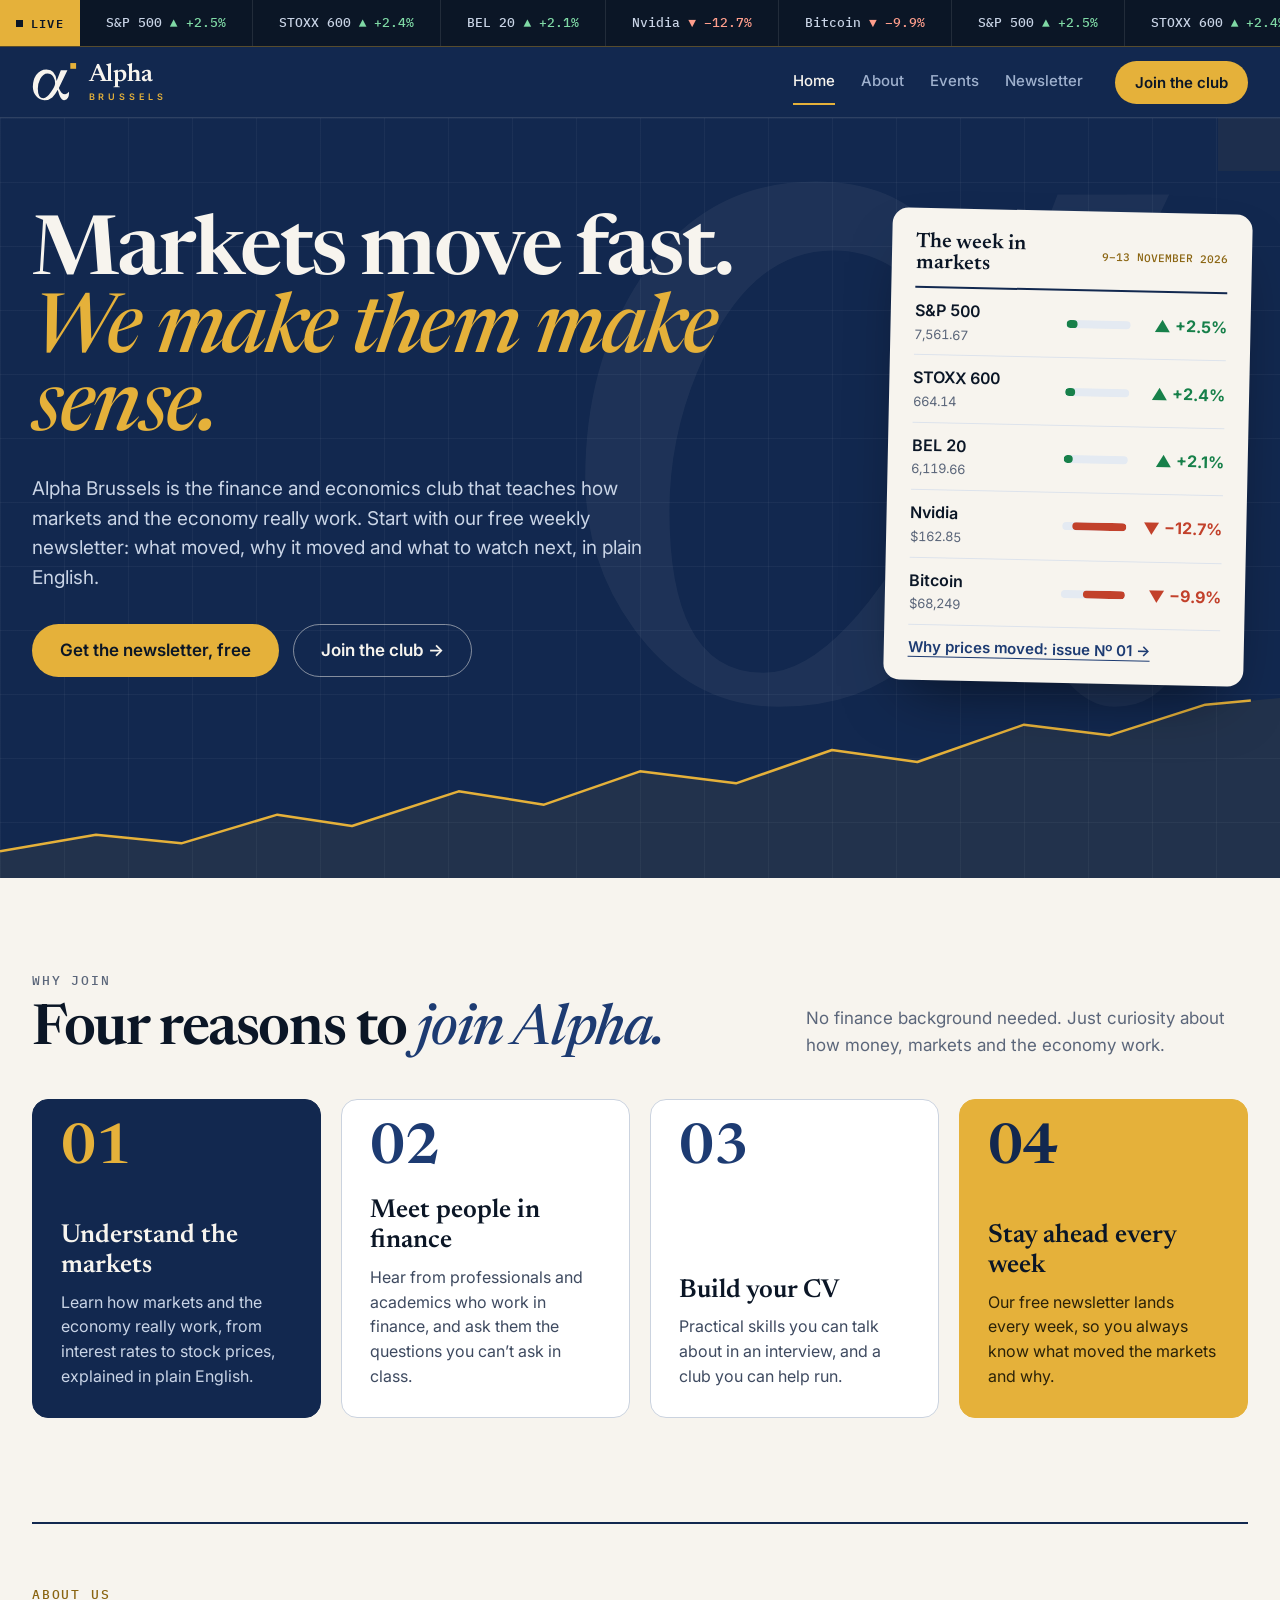
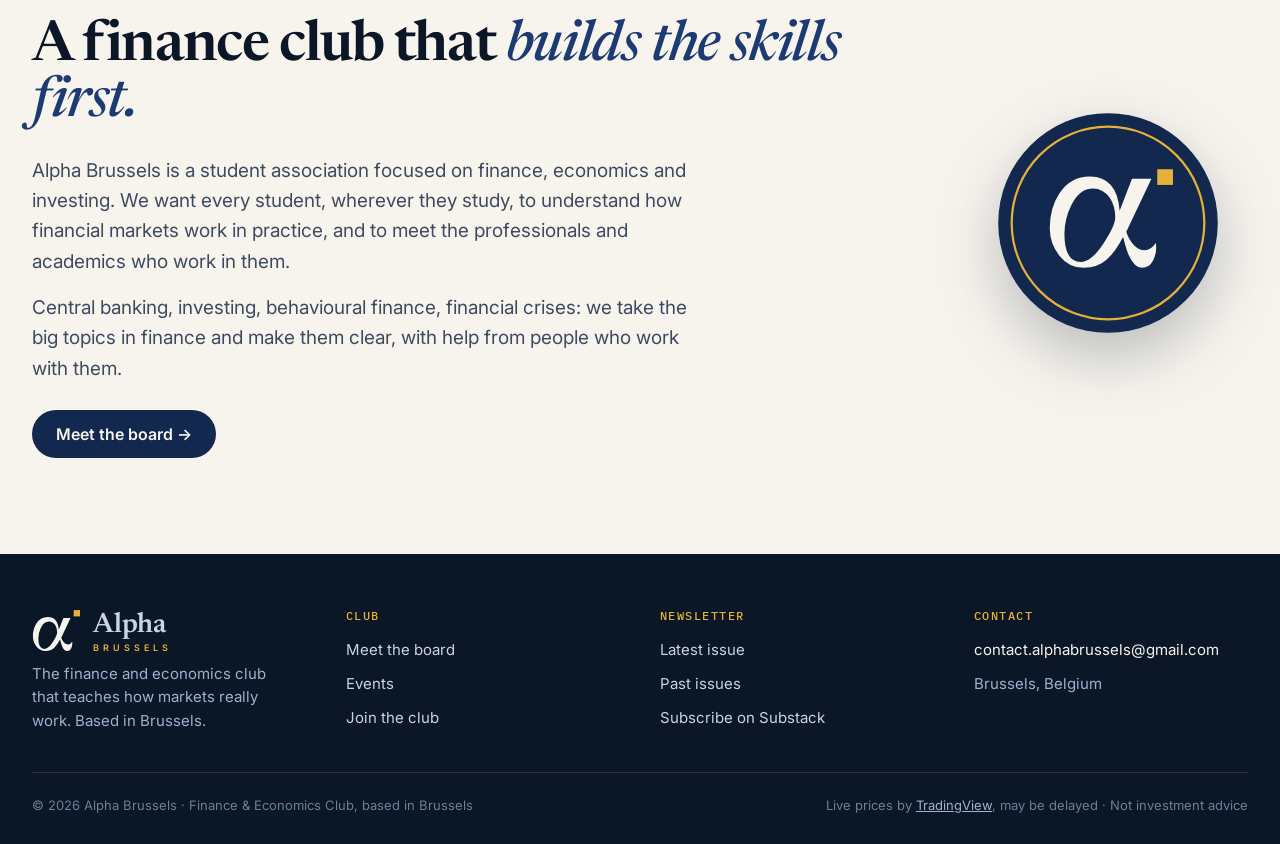
==== commit 07b6d62a: "Newsletter tab: latest issue and past issues only; remove home banner; issue pages open in the tab C" ====
--- a/index.html
+++ b/index.html
@@ -97,9 +97,6 @@
 @keyframes draw{from{stroke-dashoffset:1}to{stroke-dashoffset:0}}
 .hero .wrap{position:relative;width:100%;padding-top:48px;padding-bottom:150px;display:flex;flex-wrap:wrap;gap:48px;align-items:center}
 .hero__text{flex:999 1 600px;min-width:0}
-.pill{display:inline-flex;align-items:center;gap:10px;flex-wrap:wrap;cursor:pointer;text-decoration:none;background:rgba(229,177,58,.12);color:var(--paper);border:1px solid rgba(229,177,58,.5);border-radius:999px;padding:8px 8px 8px 14px;font:500 14px/1.3 var(--sans);margin-bottom:26px}
-.pill .dot{color:var(--gold)}
-.pill b{background:var(--gold);color:var(--ink);border-radius:999px;padding:6px 10px;font:600 12px/1 var(--sans)}
 .hero h1{font:600 clamp(2.8rem,6.4vw,6rem)/.95 var(--serif);letter-spacing:-.03em;margin-bottom:24px}
 .hero h1 em{font-style:italic;font-weight:500;color:var(--gold)}
 .hero .lead{margin-bottom:32px}
@@ -175,54 +172,38 @@
 .tba-row span{font:500 12px/1 var(--mono);letter-spacing:.12em;color:var(--gold)}
 
 /* news */
-.newstop{display:flex;flex-wrap:wrap;gap:48px 72px;align-items:flex-start;padding-top:64px;padding-bottom:88px}
-.newstop__left{flex:999 1 560px;min-width:0}
-.subscribe{background:var(--paper);border-radius:16px;padding:10px;max-width:560px;margin:26px 0 30px}
+.nlhead{display:grid;grid-template-columns:minmax(0,1.2fr) minmax(0,1fr);gap:40px 72px;align-items:center;padding-top:64px;padding-bottom:72px}
+@media (max-width:900px){.nlhead{grid-template-columns:minmax(0,1fr);padding-top:48px;padding-bottom:56px}}
+.nlhead__links{display:flex;flex-wrap:wrap;gap:12px 28px;margin-top:26px}
+.nlhead__links a{color:var(--gold);font:600 16px/1.3 var(--sans);text-decoration:none}
+.nlhead__links a:hover{text-decoration:underline;text-underline-offset:4px}
+.subscribe{background:var(--paper);border-radius:16px;padding:18px 14px 12px;box-shadow:0 30px 60px -24px rgba(0,0,0,.55)}
+.subscribe__title{font:600 22px/1.2 var(--serif)!important;color:var(--night)!important;padding:0 8px 6px!important}
 .subscribe iframe{display:block;width:100%;height:150px;border:0;background:var(--paper);border-radius:10px}
 .subscribe p{color:var(--stone);font-size:13px;padding:6px 8px 2px}
 .subscribe a{color:var(--blue)}
-.issues{border-top:1px solid rgba(247,244,238,.18);max-width:640px;margin-top:12px}
-.issue-link{display:grid;grid-template-columns:72px minmax(0,1fr) auto;gap:14px;align-items:center;padding:16px 0;border-bottom:1px solid rgba(247,244,238,.18);text-decoration:none;color:var(--paper)}
-.issue-link:hover b{text-decoration:underline;text-decoration-color:var(--gold);text-underline-offset:4px}
-.issue-link span:first-child{font:600 26px/1 var(--serif);color:var(--gold)}
-.issue-link b{display:block;font:600 19px/1.2 var(--serif)}
-.issue-link small{font:500 12px/1.6 var(--mono);color:var(--dim);text-transform:uppercase}
-.issue-link em{font-style:normal;color:var(--gold);white-space:nowrap}
-.today{flex:1 1 440px;min-width:0;background:var(--paper);color:var(--ink);border-radius:18px;padding:28px;box-shadow:0 30px 60px -24px rgba(0,0,0,.55)}
-.today__head{display:flex;justify-content:space-between;align-items:flex-start;gap:12px;padding-bottom:16px;border-bottom:2px solid var(--night)}
-.today__head h2{font:600 30px/1.1 var(--serif)}
-.live-tag{display:inline-flex;align-items:center;gap:6px;font:600 11px/1 var(--mono);letter-spacing:.1em;color:var(--gain);border:1px solid var(--gain);border-radius:999px;padding:6px 9px;white-space:nowrap}
-.live-tag .dot{width:6px;height:6px}
-.pick{margin:18px 0;background:var(--night);color:var(--paper);border-radius:14px;padding:18px 20px;border-left:6px solid var(--gold)}
-.pick__label{font:500 11px/1.3 var(--mono);letter-spacing:.12em;color:var(--gold);margin-bottom:8px}
-.pick__title{font:600 22px/1.2 var(--serif);margin-bottom:8px}
-.pick__note{font-size:14px;line-height:1.5;color:var(--soft)}
-.pick__note a{color:var(--gold)}
-.today__sub{font:500 11px/1 var(--mono);letter-spacing:.12em;color:var(--stone);margin:0 0 6px;text-transform:uppercase}
-.calendar{min-height:420px}
-.today__foot{margin-top:12px;color:var(--stone);font-size:12px}
-.markets{background:var(--ink);padding:72px 0 88px;border-top:1px solid rgba(229,177,58,.25)}
-.minis{display:grid;grid-template-columns:repeat(6,minmax(0,1fr));gap:14px;margin-bottom:14px}
-@media (max-width:1200px){.minis{grid-template-columns:repeat(3,minmax(0,1fr))}}
-@media (max-width:640px){.minis{grid-template-columns:repeat(2,minmax(0,1fr))}}
-.panel{background:var(--night);border:1px solid rgba(247,244,238,.12);border-radius:14px;overflow:hidden}
-.mini{height:200px}
-.panels{display:flex;flex-wrap:wrap;gap:14px}
-.panel--wide{flex:999 1 620px;min-width:0}
-.panel--side{flex:1 1 360px;min-width:0}
-.panel__head{display:flex;flex-wrap:wrap;justify-content:space-between;align-items:center;gap:8px;padding:18px 20px 10px}
-.panel__head b{font:600 22px/1 var(--serif)}
-.panel__head span{font:500 11px/1 var(--mono);letter-spacing:.1em;color:var(--dim)}
-.heatmap{height:520px}
-.stories{height:520px}
-.widget-note{margin-top:18px;font-size:12px;color:#6F7E97}
-.reader{background:var(--mist);padding:40px 0 88px;scroll-margin-top:72px}
-.reader[hidden]{display:none}
-.reader__bar{display:flex;flex-wrap:wrap;justify-content:space-between;align-items:center;gap:12px;margin-bottom:18px;color:var(--ink)}
-.reader__bar button{background:none;border:0;cursor:pointer;color:var(--blue);font:600 15px/1 var(--sans);padding:8px 0}
+.reader{background:var(--mist);padding:44px 0 72px;scroll-margin-top:72px}
+.reader__bar{max-width:720px;margin:0 auto 14px;display:flex;flex-wrap:wrap;justify-content:space-between;align-items:center;gap:12px;padding:0 12px}
 .reader__bar span{font:500 12px/1 var(--mono);letter-spacing:.12em;color:var(--stone);text-transform:uppercase}
+.reader__tag{background:var(--gold);color:var(--ink)!important;border-radius:999px;padding:7px 12px}
+.reader__tag[hidden]{display:none}
 #issue{max-width:720px;margin:0 auto;background:transparent;min-height:200px;overflow-x:auto}
 #issue .state{padding:36px 28px;color:var(--stone)}
+.archive{background:var(--paper);color:var(--ink);padding:64px 0 96px;scroll-margin-top:72px}
+.archive__head{display:flex;flex-wrap:wrap;justify-content:space-between;align-items:flex-end;gap:16px 40px;margin-bottom:28px}
+.archive__head p{color:var(--stone);max-width:30em}
+.issues{border-top:2px solid var(--night)}
+.issue-link{display:grid;grid-template-columns:84px minmax(0,1fr) auto;gap:16px;align-items:center;padding:20px 12px;border-bottom:1px solid var(--rule);text-decoration:none;color:var(--ink);border-radius:0}
+.issue-link:hover{background:#fff}
+.issue-link:hover b{text-decoration:underline;text-decoration-color:var(--gold);text-underline-offset:4px}
+.issue-link span:first-child{font:600 30px/1 var(--serif);color:var(--gold-ink)}
+.issue-link b{display:block;font:600 22px/1.2 var(--serif);color:var(--night)}
+.issue-link small{font:500 12px/1.6 var(--mono);letter-spacing:.06em;color:var(--stone);text-transform:uppercase}
+.issue-link em{font-style:normal;font-weight:600;color:var(--blue);white-space:nowrap}
+.issue-link[aria-current]{background:#fff;box-shadow:inset 4px 0 0 var(--gold)}
+.issue-link[aria-current] em{color:var(--gold-ink)}
+@media (max-width:600px){.issue-link{grid-template-columns:56px minmax(0,1fr);padding:16px 4px}.issue-link em{grid-column:2}.issue-link span:first-child{font-size:24px}}
+.archive .empty{padding:20px 0;color:var(--stone)}
 
 /* join */
 .join{display:flex;flex-wrap:wrap;gap:40px 80px;align-items:center;padding-top:64px;padding-bottom:88px;min-height:calc(100vh - 140px - 330px)}
@@ -262,7 +243,6 @@
   .sec{padding:64px 0}
   .member__photo{flex-basis:100%;min-height:220px;border-right:0;border-bottom:4px solid var(--gold)}
   .tba-row div+div{border-left:0;border-top:1px solid rgba(247,244,238,.18)}
-  .heatmap,.stories{height:440px}
 }
 @media (prefers-reduced-motion:reduce){*{animation:none!important;transition:none!important}html{scroll-behavior:auto}}
 </style>
@@ -287,7 +267,7 @@
       <a href="#home" data-tab="home">Home</a>
       <a href="#about" data-tab="about">About</a>
       <a href="#events" data-tab="events">Events</a>
-      <a href="#newsletter" data-tab="newsletter">News</a>
+      <a href="#newsletter" data-tab="newsletter">Newsletter</a>
     </nav>
     <a class="btn btn--gold btn--sm" href="#join">Join the club</a>
   </div>
@@ -305,7 +285,6 @@
       </svg>
       <div class="wrap">
         <div class="hero__text">
-          <a class="pill" href="#events"><span class="dot"></span>Workshops and talks start next semester. Events announced soon <b>See events →</b></a>
           <h1>Markets move fast.<br><em>We make them make sense.</em></h1>
           <p class="lead">Alpha Brussels is the finance and economics club that teaches how markets and the economy really work. Start with our free weekly newsletter: what moved, why it moved and what to watch next, in plain English.</p>
           <div class="btns">
@@ -391,68 +370,39 @@
     </div>
   </div>
 
-  <!-- NEWS -->
+  <!-- NEWSLETTER -->
   <div class="page" data-page="newsletter" hidden>
-    <div class="wrap newstop">
-      <div class="newstop__left">
-        <p class="kicker" style="margin-bottom:16px">The Alpha weekly</p>
+    <section class="wrap nlhead">
+      <div>
+        <p class="kicker" style="margin-bottom:16px">The Alpha Weekly</p>
         <h1 class="display" style="margin-bottom:18px">The week in markets, <em>in your inbox.</em></h1>
         <p class="lead" style="color:var(--soft)">What moved, why it moved and what to watch next, in plain English. Every number is checked against two sources, and every source is listed.</p>
-        <div class="subscribe" id="subscribe">
-          <iframe src="https://alphabrussels.substack.com/embed" title="Subscribe to the Alpha Brussels newsletter" loading="lazy" scrolling="no"></iframe>
-          <p>Box not showing? <a href="https://alphabrussels.substack.com" target="_blank" rel="noopener">Subscribe on Substack</a>.</p>
+        <p class="nlhead__links"><a href="#newsletter" data-focus="reader">Read the latest issue ↓</a><a href="#newsletter" data-focus="archive">All past issues ↓</a></p>
+      </div>
+      <div class="subscribe" id="subscribe">
+        <p class="subscribe__title">Get it every Saturday, free</p>
+        <iframe src="https://alphabrussels.substack.com/embed" title="Subscribe to the Alpha Brussels newsletter" loading="lazy" scrolling="no"></iframe>
+        <p>Box not showing? <a href="https://alphabrussels.substack.com" target="_blank" rel="noopener">Subscribe on Substack</a>.</p>
+      </div>
+    </section>
+
+    <section class="reader" id="reader">
+      <div class="wrap">
+        <div class="reader__bar"><span id="reader-meta">The latest issue</span><span class="reader__tag" id="reader-tag" hidden>Latest issue</span></div>
+        <div id="issue"><p class="state">Loading the issue…</p></div>
+      </div>
+    </section>
+
+    <section class="archive" id="archive" aria-label="Past issues">
+      <div class="wrap">
+        <div class="archive__head">
+          <div>
+            <p class="kicker kicker--ink" style="margin-bottom:14px">Archive</p>
+            <h2 class="h2">Past <em>issues.</em></h2>
+          </div>
+          <p>Every issue we have published, newest first. Click one to read it above.</p>
         </div>
-        <p class="kicker" style="margin-bottom:12px">Issues</p>
         <div class="issues" id="issues"></div>
-      </div>
-
-      <aside class="today" aria-label="What to watch today">
-        <div class="today__head">
-          <div>
-            <p class="kicker kicker--ink" style="margin-bottom:6px" id="today-short">Today</p>
-            <h2>What to watch today</h2>
-          </div>
-          <span class="live-tag"><span class="dot"></span>LIVE</span>
-        </div>
-        <div class="pick" id="pick">
-          <p class="pick__label" id="pick-label">★ From the latest issue</p>
-          <p class="pick__title" id="pick-title">Loading…</p>
-          <p class="pick__note" id="pick-note"></p>
-        </div>
-        <p class="today__sub" id="today-long">Full calendar for today</p>
-        <div class="calendar tradingview-widget-container" id="tv-calendar"><div class="tradingview-widget-container__widget"></div></div>
-        <p class="today__foot">★ Our pick comes from the “What to expect next week” calendar in the latest issue. The full list is TradingView’s economic calendar and updates on its own.</p>
-      </aside>
-    </div>
-
-    <section class="reader" id="reader" hidden>
-      <div class="wrap">
-        <div class="reader__bar"><button type="button" id="reader-close">← Back to all issues</button><span id="reader-meta"></span></div>
-        <div id="issue"><p class="state">Loading the issue…</p></div>
-      </div>
-    </section>
-
-    <section class="markets" aria-label="Markets right now">
-      <div class="wrap">
-        <div class="sechead" style="margin-bottom:32px">
-          <div>
-            <p class="kicker" style="margin-bottom:14px">Live markets</p>
-            <h2 class="h2">Markets <em>right now.</em></h2>
-          </div>
-          <p style="color:var(--dim);font-size:15px;max-width:30em">Live charts and prices from TradingView, updating on their own. The newsletter explains the week; these show the moment.</p>
-        </div>
-        <div class="minis" id="minis"></div>
-        <div class="panels">
-          <div class="panel panel--wide">
-            <div class="panel__head"><b>Who’s up, who’s down</b><span>S&amp;P 500 HEATMAP · TODAY</span></div>
-            <div class="heatmap tradingview-widget-container" id="tv-heatmap"><div class="tradingview-widget-container__widget"></div></div>
-          </div>
-          <div class="panel panel--side">
-            <div class="panel__head"><b>Top stories</b><span>LIVE HEADLINES</span></div>
-            <div class="stories tradingview-widget-container" id="tv-stories"><div class="tradingview-widget-container__widget"></div></div>
-          </div>
-        </div>
-        <p class="widget-note">Live widgets by TradingView. Prices may be delayed. Headlines come from TradingView’s news feed, not from Alpha Brussels. Not investment advice.</p>
       </div>
     </section>
   </div>
@@ -491,8 +441,8 @@
       </nav>
       <nav aria-label="Newsletter">
         <span class="foot__label">NEWSLETTER</span>
-        <a href="#newsletter">This week’s issue</a>
-        <a href="#newsletter" data-focus="issues">Past issues</a>
+        <a href="#newsletter" data-focus="reader">Latest issue</a>
+        <a href="#newsletter" data-focus="archive">Past issues</a>
         <a href="https://alphabrussels.substack.com" target="_blank" rel="noopener">Subscribe on Substack</a>
       </nav>
       <div>
@@ -525,10 +475,6 @@
   ['FOREXCOM:JP225', 'Nikkei 225'], ['FOREXCOM:HKXHKD', 'Hang Seng'], ['BITSTAMP:BTCUSD', 'Bitcoin'], ['BITSTAMP:ETHUSD', 'Ether'],
   ['TVC:USOIL', 'WTI oil'], ['TVC:GOLD', 'Gold'], ['FRED:DGS10', 'US 10-yr yield'], ['FX:EURUSD', 'EUR/USD']
 ];
-var MINIS = [['FOREXCOM:SPXUSD', 'S&P 500'], ['STOXX:SXXP', 'STOXX 600'], ['EURONEXT:BEL20', 'BEL 20'], ['FOREXCOM:JP225', 'Nikkei 225'], ['BITSTAMP:BTCUSD', 'Bitcoin'], ['TVC:GOLD', 'Gold']];
-// Economic calendar: countries (ISO codes, lower case) and importance (-1 low, 0 medium, 1 high).
-var CAL_COUNTRIES = 'us,eu,gb,be,de,fr,jp,cn';
-var CAL_IMPORTANCE = '0,1';
 
 /* ============ Site script ============ */
 (function () {
@@ -561,27 +507,6 @@
   }, 1000);
   setTimeout(function () { clearInterval(tapeCheck); }, 20000);
 
-  function mountNews() {
-    mount('tv-calendar', 'embed-widget-events.js', {
-      colorTheme: 'light', isTransparent: true, width: '100%', height: 420, locale: 'en',
-      importanceFilter: CAL_IMPORTANCE, countryFilter: CAL_COUNTRIES
-    });
-    var minis = $('minis');
-    if (!minis.children.length) {
-      MINIS.forEach(function (m, i) {
-        var box = document.createElement('div'); box.className = 'panel mini tradingview-widget-container'; box.id = 'tv-mini-' + i;
-        box.innerHTML = '<div class="tradingview-widget-container__widget"></div>';
-        minis.appendChild(box);
-        mount(box.id, 'embed-widget-mini-symbol-overview.js', { symbol: m[0], width: '100%', height: 200, locale: 'en', dateRange: '1D', colorTheme: 'dark', isTransparent: true, autosize: false, largeChartUrl: '' });
-      });
-    }
-    mount('tv-heatmap', 'embed-widget-stock-heatmap.js', {
-      dataSource: 'SPX500', blockSize: 'market_cap_basic', blockColor: 'change', grouping: 'sector', locale: 'en',
-      colorTheme: 'dark', isTransparent: true, hasTopBar: false, isDataSetEnabled: false, isZoomEnabled: true, hasSymbolTooltip: true, width: '100%', height: '100%'
-    });
-    mount('tv-stories', 'embed-widget-timeline.js', { feedMode: 'all_symbols', isTransparent: true, displayMode: 'regular', width: '100%', height: '100%', colorTheme: 'dark', locale: 'en' });
-  }
-
   /* --- Board members --- */
   var ICON_MAIL = '<svg viewBox="0 0 24 24" fill="none" stroke="currentColor" stroke-width="2" stroke-linecap="round" stroke-linejoin="round" aria-hidden="true"><rect x="3" y="5" width="18" height="14" rx="2"/><path d="m3 7 9 6 9-6"/></svg>';
   var ICON_LINK = '<svg viewBox="0 0 24 24" fill="none" stroke="currentColor" stroke-width="2" stroke-linecap="round" stroke-linejoin="round" aria-hidden="true"><path d="M14 4h6v6"/><path d="M20 4 11 13"/><path d="M19 14v5a1 1 0 0 1-1 1H5a1 1 0 0 1-1-1V6a1 1 0 0 1 1-1h5"/></svg>';
@@ -616,15 +541,19 @@
       return (i.board || []).map(function (r) { var up = !/^[−-]/.test(r[2]); return '<span>' + esc(r[0]) + ' <span style="color:' + (up ? 'var(--gain-dark)' : 'var(--loss-dark)') + ';padding:0;border:0">' + (up ? '▲ ' : '▼ ') + esc(r[2]) + '</span></span>'; }).join('');
     }).join('');
   }
+  var current = null;
   function issueList() {
+    if (!issues.length) { $('issues').innerHTML = '<p class="empty">Our first issue is on its way. Subscribe above to get it.</p>'; return; }
     $('issues').innerHTML = issues.map(function (i, k) {
-      return '<a class="issue-link" href="?issue=' + encodeURIComponent(i.file.replace(/\.html$/, '')) + '#newsletter" data-file="' + esc(i.file) + '">' +
-        '<span>' + num(i.issue) + '</span><span><b>' + esc(i.title) + '</b><small>' + (k === 0 ? 'Latest · ' : '') + esc(longDate(i.date)) + '</small></span><em>Read →</em></a>';
+      var on = current && current.file === i.file;
+      return '<a class="issue-link" href="?issue=' + encodeURIComponent(i.file.replace(/\.html$/, '')) + '#newsletter" data-file="' + esc(i.file) + '"' + (on ? ' aria-current="true"' : '') + '>' +
+        '<span>' + num(i.issue) + '</span><span><b>' + esc(i.title) + '</b><small>' + (k === 0 ? 'Latest · ' : '') + esc(i.week || longDate(i.date)) + '</small></span><em>' + (on ? 'Reading now' : 'Read →') + '</em></a>';
     }).join('');
   }
   function openIssue(i, scroll) {
-    var host = $('issue'); $('reader').hidden = false;
+    var host = $('issue'); current = i; issueList();
     $('reader-meta').textContent = 'Issue ' + num(i.issue) + ' · ' + longDate(i.date);
+    $('reader-tag').hidden = !(latest && latest.file === i.file);
     fetch('issues/' + i.file, { cache: 'no-cache' }).then(function (r) { if (!r.ok) throw new Error(i.file); return r.text(); }).then(function (html) {
       var doc = new DOMParser().parseFromString(html, 'text/html');
       doc.querySelectorAll('script').forEach(function (s) { s.remove(); });
@@ -638,12 +567,12 @@
         root.addEventListener('click', function (e) {
           var a = e.target.closest && e.target.closest('a[href^="#"]'); if (!a) return;
           e.preventDefault();
-          var t = root.getElementById(a.getAttribute('href').slice(1));
-          if (t) t.scrollIntoView({ behavior: 'smooth', block: 'start' }); else $('issues').scrollIntoView({ behavior: 'smooth' });
+          var t = a.getAttribute('href').length > 1 && root.getElementById(a.getAttribute('href').slice(1));
+          if (t) t.scrollIntoView({ behavior: 'smooth', block: 'start' }); else $('archive').scrollIntoView({ behavior: 'smooth', block: 'start' });
         });
       }
       if (scroll) $('reader').scrollIntoView({ behavior: 'smooth', block: 'start' });
-    }).catch(function () { host.innerHTML = '<p class="state">We couldn’t load this issue. Please try again in a moment.</p>'; });
+    }).catch(function () { (host.shadowRoot || host).innerHTML = '<p class="state">We couldn’t load this issue. Please try again in a moment.</p>'; });
   }
   document.addEventListener('click', function (e) {
     var a = e.target.closest && e.target.closest('.issue-link, #week-link'); if (!a) return;
@@ -654,42 +583,19 @@
     show('newsletter', false);
     openIssue(i, true);
   });
-  $('reader-close').addEventListener('click', function () { $('reader').hidden = true; try { history.replaceState(null, '', location.pathname + '#newsletter'); } catch (err) {} $('issues').scrollIntoView({ behavior: 'smooth', block: 'center' }); });
-
-  /* --- Today's pick: issues/<date>.watch.json, written by the weekly build --- */
-  function todayPanel() {
-    var now = new Date();
-    $('today-short').textContent = 'Today · ' + now.toLocaleDateString('en-GB', { weekday: 'short', day: 'numeric', month: 'short' });
-    $('today-long').textContent = 'Full calendar for ' + now.toLocaleDateString('en-GB', { weekday: 'long', day: 'numeric', month: 'long' });
-    var setPick = function (label, title, note) { $('pick-label').textContent = label; $('pick-title').textContent = title; $('pick-note').innerHTML = note; };
-    var weekend = now.getDay() === 0 || now.getDay() === 6;
-    if (!latest) { setPick('★ Our pick', 'Our first issue is on its way.', ''); return; }
-    var link = '<a href="?issue=' + encodeURIComponent(latest.file.replace(/\.html$/, '')) + '#newsletter" class="issue-link-inline" data-file="' + esc(latest.file) + '">issue ' + num(latest.issue) + '</a>';
-    getJSON('issues/' + latest.date + '.watch.json').then(function (w) {
-      var pick = (w.days || {})[iso(now)];
-      if (pick) setPick('★ Today’s key event · from issue ' + num(latest.issue), pick, 'Why it matters is in the “What to expect next week” section of ' + link + '.');
-      else if (weekend) setPick('★ From issue ' + num(latest.issue), 'Markets are closed today.', 'Next week’s calendar arrives with Saturday’s issue.');
-      else setPick('★ From issue ' + num(latest.issue), 'No key event picked for today.', 'Each weekday, the newsletter picks the one event that matters most.');
-    }).catch(function () {
-      setPick('★ From issue ' + num(latest.issue), weekend ? 'Markets are closed today.' : 'Today’s pick appears with the next issue.', 'Each weekday, the newsletter picks the one event that matters most.');
-    });
-  }
-  document.addEventListener('click', function (e) {
-    var a = e.target.closest && e.target.closest('.issue-link-inline'); if (!a || !latest) return;
-    e.preventDefault(); show('newsletter', false); openIssue(latest, true);
-  });
 
   getJSON('issues/issues.json').then(function (list) {
     issues = list.slice().sort(function (a, b) { return a.date < b.date ? 1 : -1; });
     latest = issues[0] || null;
     if (latest) weekCard(latest);
-    issueList(); todayPanel();
     var want = null; try { want = new URLSearchParams(location.search).get('issue'); } catch (err) {}
     var hit = want && issues.filter(function (x) { return x.file === want + '.html'; })[0];
     if (hit) { show('newsletter', false); openIssue(hit, true); }
+    else if (latest) openIssue(latest, false);
+    else { issueList(); $('reader').hidden = true; }
   }).catch(function () {
-    $('issues').innerHTML = '<p style="padding:16px 0;color:var(--dim)">Issues will be listed here.</p>';
-    todayPanel();
+    $('issues').innerHTML = '<p class="empty">Past issues will be listed here.</p>';
+    $('reader').hidden = true;
   });
 
   /* --- Tabs --- */
@@ -698,8 +604,7 @@
     if (PAGES.indexOf(name) < 0) name = 'home';
     document.querySelectorAll('.page').forEach(function (p) { p.hidden = p.getAttribute('data-page') !== name; });
     document.querySelectorAll('.menu a').forEach(function (a) { if (a.getAttribute('data-tab') === name) a.setAttribute('aria-current', 'page'); else a.removeAttribute('aria-current'); });
-    if (name === 'newsletter') mountNews();
-    document.title = (name === 'home' ? '' : ({ about: 'Meet the board', events: 'Events', newsletter: 'News', join: 'Join' })[name] + ' · ') + 'Alpha Brussels – Finance & Economics Club';
+    document.title = (name === 'home' ? '' : ({ about: 'Meet the board', events: 'Events', newsletter: 'Newsletter', join: 'Join' })[name] + ' · ') + 'Alpha Brussels – Finance & Economics Club';
     if (top !== false) window.scrollTo(0, 0);
   }
   function route() { show((location.hash || '#home').slice(1)); }
@@ -707,7 +612,7 @@
   document.addEventListener('click', function (e) {
     var a = e.target.closest && e.target.closest('a[data-focus]'); if (!a) return;
     var target = a.getAttribute('data-focus');
-    setTimeout(function () { var el = $(target); if (el) el.scrollIntoView({ behavior: 'smooth', block: 'center' }); }, 80);
+    setTimeout(function () { var el = $(target); if (el) el.scrollIntoView({ behavior: 'smooth', block: target === 'subscribe' ? 'center' : 'start' }); }, 80);
   });
   route();
 })();
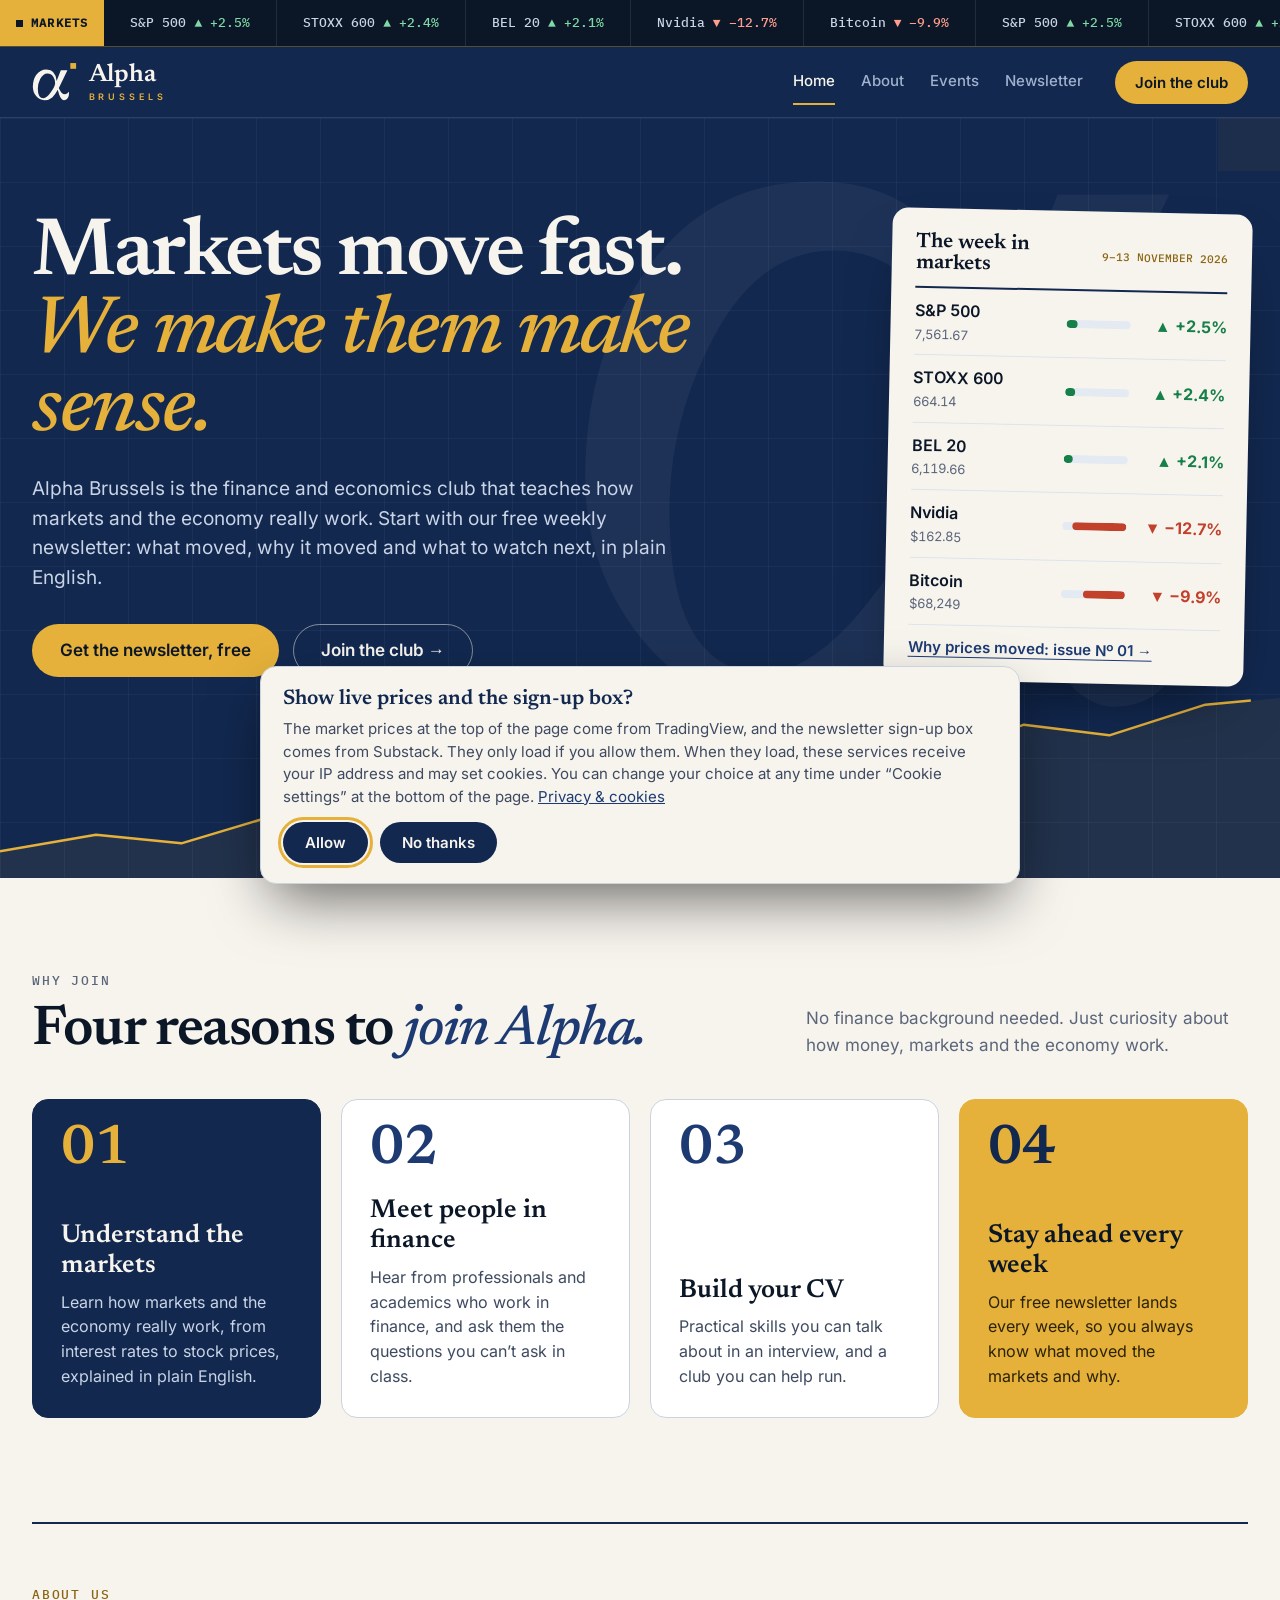
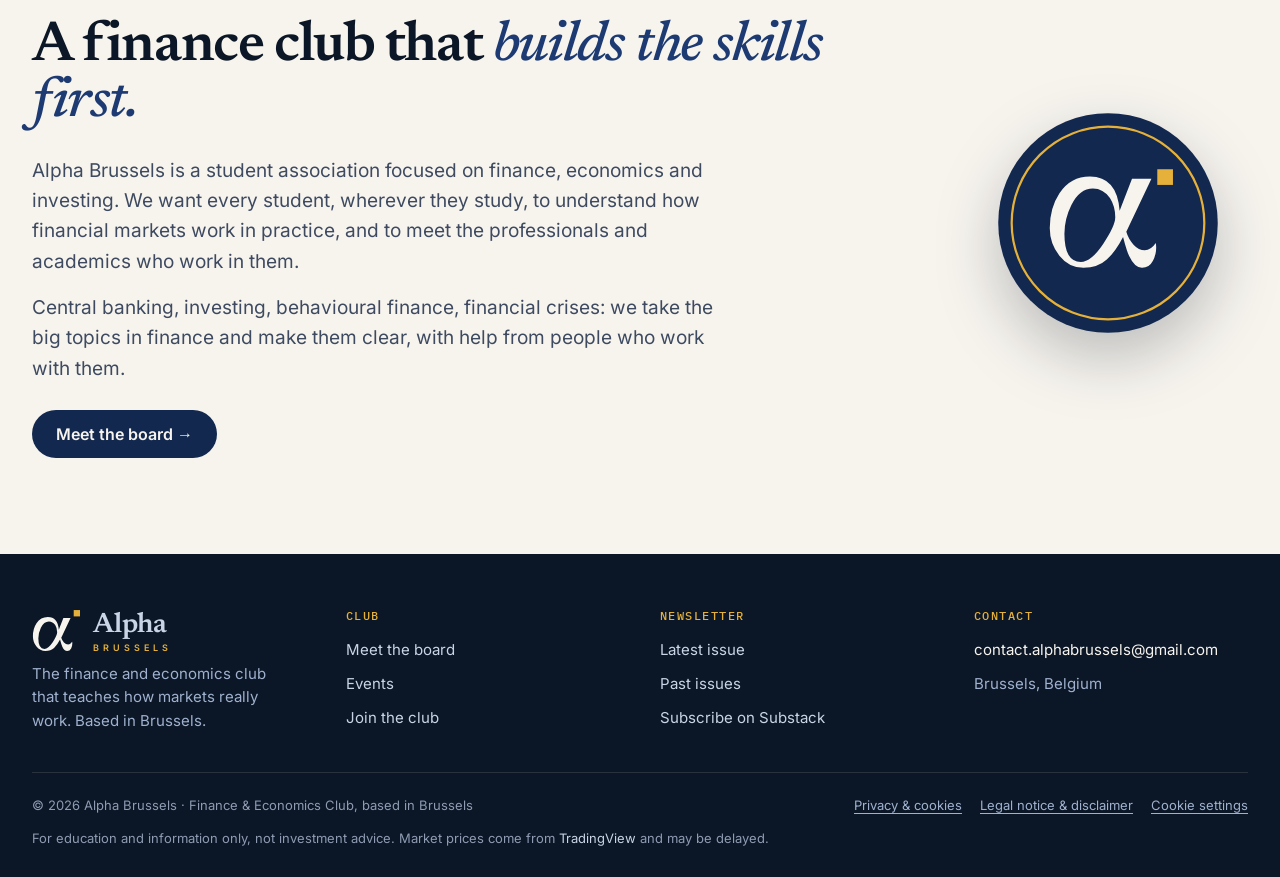
==== commit 2482b1b5: "Design and legal pass: self-hosted fonts, consent before TradingView and Substack, privacy and legal" ====
--- a/index.html
+++ b/index.html
@@ -16,13 +16,16 @@
 <meta property="og:image:height" content="630">
 <meta property="og:image:alt" content="Alpha Brussels, Finance &amp; Economics Club, based in Brussels">
 <meta name="twitter:card" content="summary_large_image">
+<meta property="og:locale" content="en_GB">
 <meta name="theme-color" content="#12284F">
-<link rel="icon" type="image/svg+xml" href="assets/favicon.svg">
-<link rel="icon" type="image/png" sizes="32x32" href="assets/favicon-32.png">
-<link rel="apple-touch-icon" href="assets/apple-touch-icon.png">
-<link rel="preconnect" href="https://fonts.googleapis.com">
-<link rel="preconnect" href="https://fonts.gstatic.com" crossorigin>
-<link rel="stylesheet" href="https://fonts.googleapis.com/css2?family=Newsreader:ital,opsz,wght@0,6..72,400;0,6..72,600;0,6..72,700;1,6..72,500;1,6..72,600&family=Inter:wght@400;500;600;700&family=IBM+Plex+Mono:wght@500&display=swap">
+<link rel="icon" href="favicon.ico?v=2" sizes="48x48">
+<link rel="icon" type="image/svg+xml" href="assets/favicon.svg?v=2">
+<link rel="apple-touch-icon" href="assets/apple-touch-icon.png?v=2">
+<link rel="manifest" href="site.webmanifest">
+<link rel="stylesheet" href="assets/fonts/fonts.css">
+<link rel="preload" href="assets/fonts/newsreader-latin-600-normal.woff2" as="font" type="font/woff2" crossorigin>
+<link rel="preload" href="assets/fonts/inter-latin-400-normal.woff2" as="font" type="font/woff2" crossorigin>
+<script type="application/ld+json">{"@context":"https://schema.org","@type":"Organization","name":"Alpha Brussels","alternateName":"Alpha Brussels – Finance & Economics Club","url":"https://alphabrussels.github.io/","logo":"https://alphabrussels.github.io/assets/icon-512.png","email":"contact.alphabrussels@gmail.com","address":{"@type":"PostalAddress","addressLocality":"Brussels","addressCountry":"BE"}}</script>
 <style>
 :root{
   --ink:#0B1626;--night:#12284F;--blue:#1D3B72;--gold:#E5B13A;--gold-ink:#8A6410;--gold-dark:#C8941F;
@@ -196,13 +199,13 @@
 .issue-link{display:grid;grid-template-columns:84px minmax(0,1fr) auto;gap:16px;align-items:center;padding:20px 12px;border-bottom:1px solid var(--rule);text-decoration:none;color:var(--ink);border-radius:0}
 .issue-link:hover{background:#fff}
 .issue-link:hover b{text-decoration:underline;text-decoration-color:var(--gold);text-underline-offset:4px}
-.issue-link span:first-child{font:600 30px/1 var(--serif);color:var(--gold-ink)}
+.issue-link span:first-child{font:600 30px/1 var(--serif);color:var(--gold-ink);white-space:nowrap}
 .issue-link b{display:block;font:600 22px/1.2 var(--serif);color:var(--night)}
 .issue-link small{font:500 12px/1.6 var(--mono);letter-spacing:.06em;color:var(--stone);text-transform:uppercase}
 .issue-link em{font-style:normal;font-weight:600;color:var(--blue);white-space:nowrap}
 .issue-link[aria-current]{background:#fff;box-shadow:inset 4px 0 0 var(--gold)}
 .issue-link[aria-current] em{color:var(--gold-ink)}
-@media (max-width:600px){.issue-link{grid-template-columns:56px minmax(0,1fr);padding:16px 4px}.issue-link em{grid-column:2}.issue-link span:first-child{font-size:24px}}
+@media (max-width:600px){.issue-link{grid-template-columns:62px minmax(0,1fr);gap:12px;padding:16px 4px}.issue-link em{grid-column:2}.issue-link span:first-child{font-size:21px}.issue-link b{font-size:20px}}
 .archive .empty{padding:20px 0;color:var(--stone)}
 
 /* join */
@@ -230,8 +233,23 @@
 .foot__about{max-width:260px;line-height:1.55}
 .foot .brand img{height:42px}
 .foot .brand__name b{font-size:28px}
-.foot__legal{display:flex;flex-wrap:wrap;justify-content:space-between;gap:10px 32px;padding-top:22px;font-size:13px;color:#6F7E97}
-.foot__legal a{color:var(--dim);text-decoration:underline}
+.foot__legal{display:flex;flex-wrap:wrap;justify-content:space-between;gap:10px 32px;padding-top:22px;font-size:13px;color:#8E9BB2}
+.foot__legal a,.linkbtn{color:var(--dim);text-decoration:underline;text-underline-offset:3px}
+.foot__links{display:flex;flex-wrap:wrap;gap:6px 18px}
+.foot__disc{padding-top:12px;font-size:13px;color:#8E9BB2;max-width:60em}
+.linkbtn{background:none;border:0;padding:0;cursor:pointer;font:inherit}
+.subscribe__off{padding:4px 8px 6px}
+.subscribe__off p{color:var(--ink)!important;font-size:15px!important;padding:0 0 14px!important}
+.subscribe__off .btns{gap:10px 18px}
+.subscribe__off .linkbtn{color:var(--blue);font-size:14px}
+.consent{position:fixed;left:16px;right:16px;bottom:16px;z-index:50;max-width:760px;margin:0 auto;background:var(--paper);color:var(--ink);border-radius:16px;padding:20px 22px;box-shadow:0 24px 60px -12px rgba(0,0,0,.6);border:1px solid var(--rule)}
+.consent[hidden]{display:none}
+.consent h2{font:600 21px/1.2 var(--serif);color:var(--night);margin-bottom:6px}
+.consent p{font-size:15px;line-height:1.5;color:#3E4A60}
+.consent .btns{margin-top:14px;gap:10px 12px}
+.consent .btn{font-size:15px;padding:13px 22px;background:var(--night);color:var(--paper)}
+.consent .btn:hover{background:var(--blue)}
+.consent a{color:var(--blue)}
 
 @media (max-width:820px){
   :root{--pad:20px}
@@ -249,8 +267,8 @@
 </head>
 <body>
 
-<div class="tape" aria-label="Live market prices">
-  <span class="tape__live"><span class="dot"></span>LIVE</span>
+<div class="tape" aria-label="Market prices">
+  <span class="tape__live"><span class="dot"></span>MARKETS</span>
   <div class="tape__body">
     <div class="tape__fallback" id="tape-fallback" aria-hidden="true"></div>
     <div class="tradingview-widget-container" id="tv-tape"><div class="tradingview-widget-container__widget"></div></div>
@@ -376,13 +394,21 @@
       <div>
         <p class="kicker" style="margin-bottom:16px">The Alpha Weekly</p>
         <h1 class="display" style="margin-bottom:18px">The week in markets, <em>in your inbox.</em></h1>
-        <p class="lead" style="color:var(--soft)">What moved, why it moved and what to watch next, in plain English. Every number is checked against two sources, and every source is listed.</p>
+        <p class="lead" style="color:var(--soft)">What moved, why it moved and what to watch next, in plain English. Every figure comes with its source, listed at the end of each issue.</p>
         <p class="nlhead__links"><a href="#newsletter" data-focus="reader">Read the latest issue ↓</a><a href="#newsletter" data-focus="archive">All past issues ↓</a></p>
       </div>
       <div class="subscribe" id="subscribe">
         <p class="subscribe__title">Get it every Saturday, free</p>
-        <iframe src="https://alphabrussels.substack.com/embed" title="Subscribe to the Alpha Brussels newsletter" loading="lazy" scrolling="no"></iframe>
-        <p>Box not showing? <a href="https://alphabrussels.substack.com" target="_blank" rel="noopener">Subscribe on Substack</a>.</p>
+        <div id="subscribe-slot">
+          <div class="subscribe__off">
+            <p>The newsletter is sent by Substack. Sign up there with your email address.</p>
+            <div class="btns">
+              <a class="btn btn--night btn--sm" href="https://alphabrussels.substack.com/subscribe" target="_blank" rel="noopener">Subscribe on Substack ↗</a>
+              <button type="button" class="linkbtn" data-consent-open>Or show the sign-up box here</button>
+            </div>
+          </div>
+        </div>
+        <p>Signing up is handled by Substack under its own terms. See our <a href="privacy.html">privacy policy</a>.</p>
       </div>
     </section>
 
@@ -415,7 +441,7 @@
         <h1>Join Alpha <em>Brussels.</em></h1>
         <p class="lead">Open to every student, wherever you study. Join now and you’ll be the first to hear when our events are announced.</p>
         <a class="btn btn--gold" id="apply" href="https://docs.google.com/forms/d/e/1FAIpQLSd0Q7y8fV-YgB2bqtjG5F73oFVszdUAfiVojvBKEq7Qiu8PgQ/viewform" target="_blank" rel="noopener">Open the application form →</a>
-        <p class="fine">Uploading a CV requires signing in with a Google account. Your application is only seen by the board and is used to process your membership. To have it deleted, email contact.alphabrussels@gmail.com.</p>
+        <p class="fine">Applications are collected with Google Forms, and uploading a CV requires signing in with a Google account. Only the board reads your application, and we use it only to handle your membership. To see, correct or delete it, email contact.alphabrussels@gmail.com. More in our <a href="privacy.html" style="color:var(--gold)">privacy policy</a>.</p>
       </div>
       <ol class="steps">
         <li><span>1</span><div><strong>Fill in the form</strong><small>Your name, school, year of study, your CV and why you want to join.</small></div></li>
@@ -453,10 +479,20 @@
     </div>
     <div class="foot__legal">
       <span>© <span id="year">2026</span> Alpha Brussels · Finance &amp; Economics Club, based in Brussels</span>
-      <span>Live prices by <a href="https://www.tradingview.com/" target="_blank" rel="noopener">TradingView</a>, may be delayed · Not investment advice</span>
+      <span class="foot__links"><a href="privacy.html">Privacy &amp; cookies</a><a href="legal.html">Legal notice &amp; disclaimer</a><button type="button" class="linkbtn" data-consent-open>Cookie settings</button></span>
     </div>
+    <p class="foot__disc">For education and information only, not investment advice. Market prices come from <a href="https://www.tradingview.com/" target="_blank" rel="noopener">TradingView</a> and may be delayed.</p>
   </div>
 </footer>
+
+<div class="consent" id="consent" role="dialog" aria-labelledby="consent-title" hidden>
+  <h2 id="consent-title">Show live prices and the sign-up box?</h2>
+  <p>The market prices at the top of the page come from TradingView, and the newsletter sign-up box comes from Substack. They only load if you allow them. When they load, these services receive your IP address and may set cookies. You can change your choice at any time under “Cookie settings” at the bottom of the page. <a href="privacy.html#cookies">Privacy &amp; cookies</a></p>
+  <div class="btns">
+    <button type="button" class="btn" id="consent-yes">Allow</button>
+    <button type="button" class="btn" id="consent-no">No thanks</button>
+  </div>
+</div>
 
 <script>
 /* ============ Settings: edit these ============ */
@@ -497,15 +533,38 @@
     s.text = JSON.stringify(config);
     host.appendChild(s);
   }
-  mount('tv-tape', 'embed-widget-ticker-tape.js', {
-    symbols: TAPE.map(function (t) { return { proName: t[0], title: t[1] }; }),
-    showSymbolLogo: false, isTransparent: true, displayMode: 'compact', colorTheme: 'dark', locale: 'en'
-  });
-  // Hide the stand-in strip once TradingView's ticker has drawn itself.
-  var tapeCheck = setInterval(function () {
-    if (document.querySelector('#tv-tape iframe')) { $('tape-fallback').style.visibility = 'hidden'; clearInterval(tapeCheck); }
-  }, 1000);
-  setTimeout(function () { clearInterval(tapeCheck); }, 20000);
+  /* --- Third-party content (TradingView prices, Substack sign-up box) loads only with consent.
+     Belgian and EU law require prior, freely given consent before content that may set cookies or
+     receive the visitor's IP address is loaded. The choice itself is kept in this browser
+     (localStorage "ab-consent"), which needs no consent, and is asked again after six months. --- */
+  var CONSENT_KEY = 'ab-consent', CONSENT_DAYS = 182;
+  function readConsent() {
+    try { var c = JSON.parse(localStorage.getItem(CONSENT_KEY) || 'null'); if (c && Date.now() - c.t < CONSENT_DAYS * 864e5) return c.v; } catch (e) {}
+    return null;
+  }
+  function saveConsent(v) { try { localStorage.setItem(CONSENT_KEY, JSON.stringify({ v: v, t: Date.now() })); } catch (e) {} }
+  function loadThirdParty() {
+    mount('tv-tape', 'embed-widget-ticker-tape.js', {
+      symbols: TAPE.map(function (t) { return { proName: t[0], title: t[1] }; }),
+      showSymbolLogo: false, isTransparent: true, displayMode: 'compact', colorTheme: 'dark', locale: 'en'
+    });
+    // Hide the stand-in strip once TradingView's ticker has drawn itself.
+    var tapeCheck = setInterval(function () {
+      if (document.querySelector('#tv-tape iframe')) { $('tape-fallback').style.visibility = 'hidden'; clearInterval(tapeCheck); }
+    }, 1000);
+    setTimeout(function () { clearInterval(tapeCheck); }, 20000);
+    var slot = $('subscribe-slot');
+    if (slot && !slot.querySelector('iframe')) {
+      slot.innerHTML = '<iframe src="https://alphabrussels.substack.com/embed" title="Subscribe to the Alpha Brussels newsletter" loading="lazy" scrolling="no"></iframe>' +
+        '<p>Box not showing? <a href="https://alphabrussels.substack.com/subscribe" target="_blank" rel="noopener">Subscribe on Substack</a>.</p>';
+    }
+  }
+  function showConsent(open) { $('consent').hidden = !open; if (open) $('consent-yes').focus(); }
+  if (readConsent() === 'yes') loadThirdParty(); else if (readConsent() === null) showConsent(true);
+  $('consent-yes').addEventListener('click', function () { saveConsent('yes'); showConsent(false); loadThirdParty(); });
+  $('consent-no').addEventListener('click', function () { var was = readConsent(); saveConsent('no'); showConsent(false); if (was === 'yes') location.reload(); });
+  document.addEventListener('click', function (e) { var b = e.target.closest && e.target.closest('[data-consent-open]'); if (b) { e.preventDefault(); showConsent(true); } });
+  document.addEventListener('keydown', function (e) { if (e.key === 'Escape' && !$('consent').hidden && readConsent() !== null) showConsent(false); });
 
   /* --- Board members --- */
   var ICON_MAIL = '<svg viewBox="0 0 24 24" fill="none" stroke="currentColor" stroke-width="2" stroke-linecap="round" stroke-linejoin="round" aria-hidden="true"><rect x="3" y="5" width="18" height="14" rx="2"/><path d="m3 7 9 6 9-6"/></svg>';
--- a/assets/fonts/fonts.css
+++ b/assets/fonts/fonts.css
@@ -0,0 +1,22 @@
+/* Fonts are served from this site, not from Google, so visitors' IP addresses are not sent to a third party.
+   Newsreader, Inter and IBM Plex Mono are licensed under the SIL Open Font License 1.1 (see the LICENSE files here). */
+@font-face{font-family:'Newsreader';font-style:normal;font-weight:400;font-display:swap;src:url(newsreader-latin-ext-400-normal.woff2) format('woff2');unicode-range:U+0100-02BA,U+02BD-02C5,U+02C7-02CC,U+02CE-02D7,U+02DD-02FF,U+0304,U+0308,U+0329,U+1D00-1DBF,U+1E00-1E9F,U+1EF2-1EFF,U+2020,U+20A0-20AB,U+20AD-20C0,U+2113,U+2C60-2C7F,U+A720-A7FF}
+@font-face{font-family:'Newsreader';font-style:normal;font-weight:400;font-display:swap;src:url(newsreader-latin-400-normal.woff2) format('woff2');unicode-range:U+0000-00FF,U+0131,U+0152-0153,U+02BB-02BC,U+02C6,U+02DA,U+02DC,U+0304,U+0308,U+0329,U+2000-206F,U+20AC,U+2122,U+2191,U+2193,U+2212,U+2215,U+FEFF,U+FFFD}
+@font-face{font-family:'Newsreader';font-style:normal;font-weight:600;font-display:swap;src:url(newsreader-latin-ext-600-normal.woff2) format('woff2');unicode-range:U+0100-02BA,U+02BD-02C5,U+02C7-02CC,U+02CE-02D7,U+02DD-02FF,U+0304,U+0308,U+0329,U+1D00-1DBF,U+1E00-1E9F,U+1EF2-1EFF,U+2020,U+20A0-20AB,U+20AD-20C0,U+2113,U+2C60-2C7F,U+A720-A7FF}
+@font-face{font-family:'Newsreader';font-style:normal;font-weight:600;font-display:swap;src:url(newsreader-latin-600-normal.woff2) format('woff2');unicode-range:U+0000-00FF,U+0131,U+0152-0153,U+02BB-02BC,U+02C6,U+02DA,U+02DC,U+0304,U+0308,U+0329,U+2000-206F,U+20AC,U+2122,U+2191,U+2193,U+2212,U+2215,U+FEFF,U+FFFD}
+@font-face{font-family:'Newsreader';font-style:normal;font-weight:700;font-display:swap;src:url(newsreader-latin-ext-700-normal.woff2) format('woff2');unicode-range:U+0100-02BA,U+02BD-02C5,U+02C7-02CC,U+02CE-02D7,U+02DD-02FF,U+0304,U+0308,U+0329,U+1D00-1DBF,U+1E00-1E9F,U+1EF2-1EFF,U+2020,U+20A0-20AB,U+20AD-20C0,U+2113,U+2C60-2C7F,U+A720-A7FF}
+@font-face{font-family:'Newsreader';font-style:normal;font-weight:700;font-display:swap;src:url(newsreader-latin-700-normal.woff2) format('woff2');unicode-range:U+0000-00FF,U+0131,U+0152-0153,U+02BB-02BC,U+02C6,U+02DA,U+02DC,U+0304,U+0308,U+0329,U+2000-206F,U+20AC,U+2122,U+2191,U+2193,U+2212,U+2215,U+FEFF,U+FFFD}
+@font-face{font-family:'Newsreader';font-style:italic;font-weight:500;font-display:swap;src:url(newsreader-latin-ext-500-italic.woff2) format('woff2');unicode-range:U+0100-02BA,U+02BD-02C5,U+02C7-02CC,U+02CE-02D7,U+02DD-02FF,U+0304,U+0308,U+0329,U+1D00-1DBF,U+1E00-1E9F,U+1EF2-1EFF,U+2020,U+20A0-20AB,U+20AD-20C0,U+2113,U+2C60-2C7F,U+A720-A7FF}
+@font-face{font-family:'Newsreader';font-style:italic;font-weight:500;font-display:swap;src:url(newsreader-latin-500-italic.woff2) format('woff2');unicode-range:U+0000-00FF,U+0131,U+0152-0153,U+02BB-02BC,U+02C6,U+02DA,U+02DC,U+0304,U+0308,U+0329,U+2000-206F,U+20AC,U+2122,U+2191,U+2193,U+2212,U+2215,U+FEFF,U+FFFD}
+@font-face{font-family:'Newsreader';font-style:italic;font-weight:600;font-display:swap;src:url(newsreader-latin-ext-600-italic.woff2) format('woff2');unicode-range:U+0100-02BA,U+02BD-02C5,U+02C7-02CC,U+02CE-02D7,U+02DD-02FF,U+0304,U+0308,U+0329,U+1D00-1DBF,U+1E00-1E9F,U+1EF2-1EFF,U+2020,U+20A0-20AB,U+20AD-20C0,U+2113,U+2C60-2C7F,U+A720-A7FF}
+@font-face{font-family:'Newsreader';font-style:italic;font-weight:600;font-display:swap;src:url(newsreader-latin-600-italic.woff2) format('woff2');unicode-range:U+0000-00FF,U+0131,U+0152-0153,U+02BB-02BC,U+02C6,U+02DA,U+02DC,U+0304,U+0308,U+0329,U+2000-206F,U+20AC,U+2122,U+2191,U+2193,U+2212,U+2215,U+FEFF,U+FFFD}
+@font-face{font-family:'Inter';font-style:normal;font-weight:400;font-display:swap;src:url(inter-latin-ext-400-normal.woff2) format('woff2');unicode-range:U+0100-02BA,U+02BD-02C5,U+02C7-02CC,U+02CE-02D7,U+02DD-02FF,U+0304,U+0308,U+0329,U+1D00-1DBF,U+1E00-1E9F,U+1EF2-1EFF,U+2020,U+20A0-20AB,U+20AD-20C0,U+2113,U+2C60-2C7F,U+A720-A7FF}
+@font-face{font-family:'Inter';font-style:normal;font-weight:400;font-display:swap;src:url(inter-latin-400-normal.woff2) format('woff2');unicode-range:U+0000-00FF,U+0131,U+0152-0153,U+02BB-02BC,U+02C6,U+02DA,U+02DC,U+0304,U+0308,U+0329,U+2000-206F,U+20AC,U+2122,U+2191,U+2193,U+2212,U+2215,U+FEFF,U+FFFD}
+@font-face{font-family:'Inter';font-style:normal;font-weight:500;font-display:swap;src:url(inter-latin-ext-500-normal.woff2) format('woff2');unicode-range:U+0100-02BA,U+02BD-02C5,U+02C7-02CC,U+02CE-02D7,U+02DD-02FF,U+0304,U+0308,U+0329,U+1D00-1DBF,U+1E00-1E9F,U+1EF2-1EFF,U+2020,U+20A0-20AB,U+20AD-20C0,U+2113,U+2C60-2C7F,U+A720-A7FF}
+@font-face{font-family:'Inter';font-style:normal;font-weight:500;font-display:swap;src:url(inter-latin-500-normal.woff2) format('woff2');unicode-range:U+0000-00FF,U+0131,U+0152-0153,U+02BB-02BC,U+02C6,U+02DA,U+02DC,U+0304,U+0308,U+0329,U+2000-206F,U+20AC,U+2122,U+2191,U+2193,U+2212,U+2215,U+FEFF,U+FFFD}
+@font-face{font-family:'Inter';font-style:normal;font-weight:600;font-display:swap;src:url(inter-latin-ext-600-normal.woff2) format('woff2');unicode-range:U+0100-02BA,U+02BD-02C5,U+02C7-02CC,U+02CE-02D7,U+02DD-02FF,U+0304,U+0308,U+0329,U+1D00-1DBF,U+1E00-1E9F,U+1EF2-1EFF,U+2020,U+20A0-20AB,U+20AD-20C0,U+2113,U+2C60-2C7F,U+A720-A7FF}
+@font-face{font-family:'Inter';font-style:normal;font-weight:600;font-display:swap;src:url(inter-latin-600-normal.woff2) format('woff2');unicode-range:U+0000-00FF,U+0131,U+0152-0153,U+02BB-02BC,U+02C6,U+02DA,U+02DC,U+0304,U+0308,U+0329,U+2000-206F,U+20AC,U+2122,U+2191,U+2193,U+2212,U+2215,U+FEFF,U+FFFD}
+@font-face{font-family:'Inter';font-style:normal;font-weight:700;font-display:swap;src:url(inter-latin-ext-700-normal.woff2) format('woff2');unicode-range:U+0100-02BA,U+02BD-02C5,U+02C7-02CC,U+02CE-02D7,U+02DD-02FF,U+0304,U+0308,U+0329,U+1D00-1DBF,U+1E00-1E9F,U+1EF2-1EFF,U+2020,U+20A0-20AB,U+20AD-20C0,U+2113,U+2C60-2C7F,U+A720-A7FF}
+@font-face{font-family:'Inter';font-style:normal;font-weight:700;font-display:swap;src:url(inter-latin-700-normal.woff2) format('woff2');unicode-range:U+0000-00FF,U+0131,U+0152-0153,U+02BB-02BC,U+02C6,U+02DA,U+02DC,U+0304,U+0308,U+0329,U+2000-206F,U+20AC,U+2122,U+2191,U+2193,U+2212,U+2215,U+FEFF,U+FFFD}
+@font-face{font-family:'IBM Plex Mono';font-style:normal;font-weight:500;font-display:swap;src:url(ibm-plex-mono-latin-ext-500-normal.woff2) format('woff2');unicode-range:U+0100-02BA,U+02BD-02C5,U+02C7-02CC,U+02CE-02D7,U+02DD-02FF,U+0304,U+0308,U+0329,U+1D00-1DBF,U+1E00-1E9F,U+1EF2-1EFF,U+2020,U+20A0-20AB,U+20AD-20C0,U+2113,U+2C60-2C7F,U+A720-A7FF}
+@font-face{font-family:'IBM Plex Mono';font-style:normal;font-weight:500;font-display:swap;src:url(ibm-plex-mono-latin-500-normal.woff2) format('woff2');unicode-range:U+0000-00FF,U+0131,U+0152-0153,U+02BB-02BC,U+02C6,U+02DA,U+02DC,U+0304,U+0308,U+0329,U+2000-206F,U+20AC,U+2122,U+2191,U+2193,U+2212,U+2215,U+FEFF,U+FFFD}
